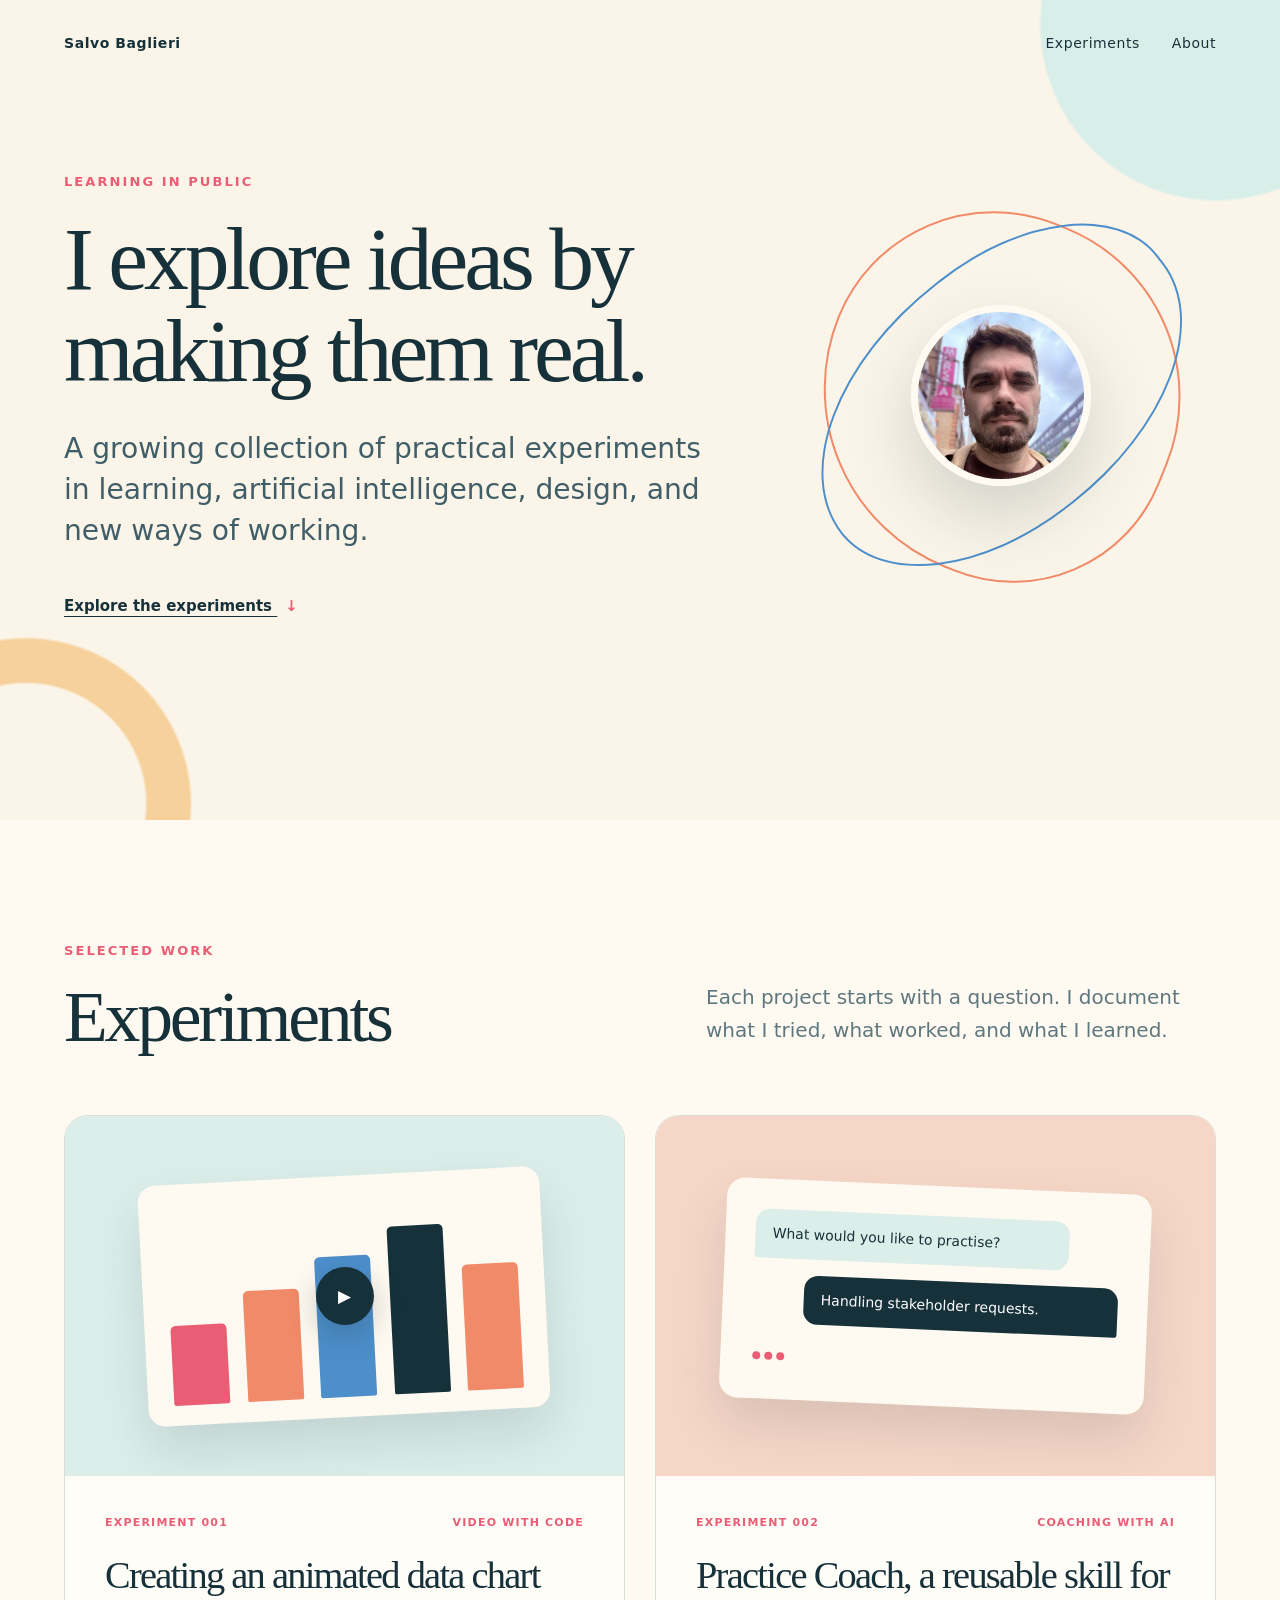
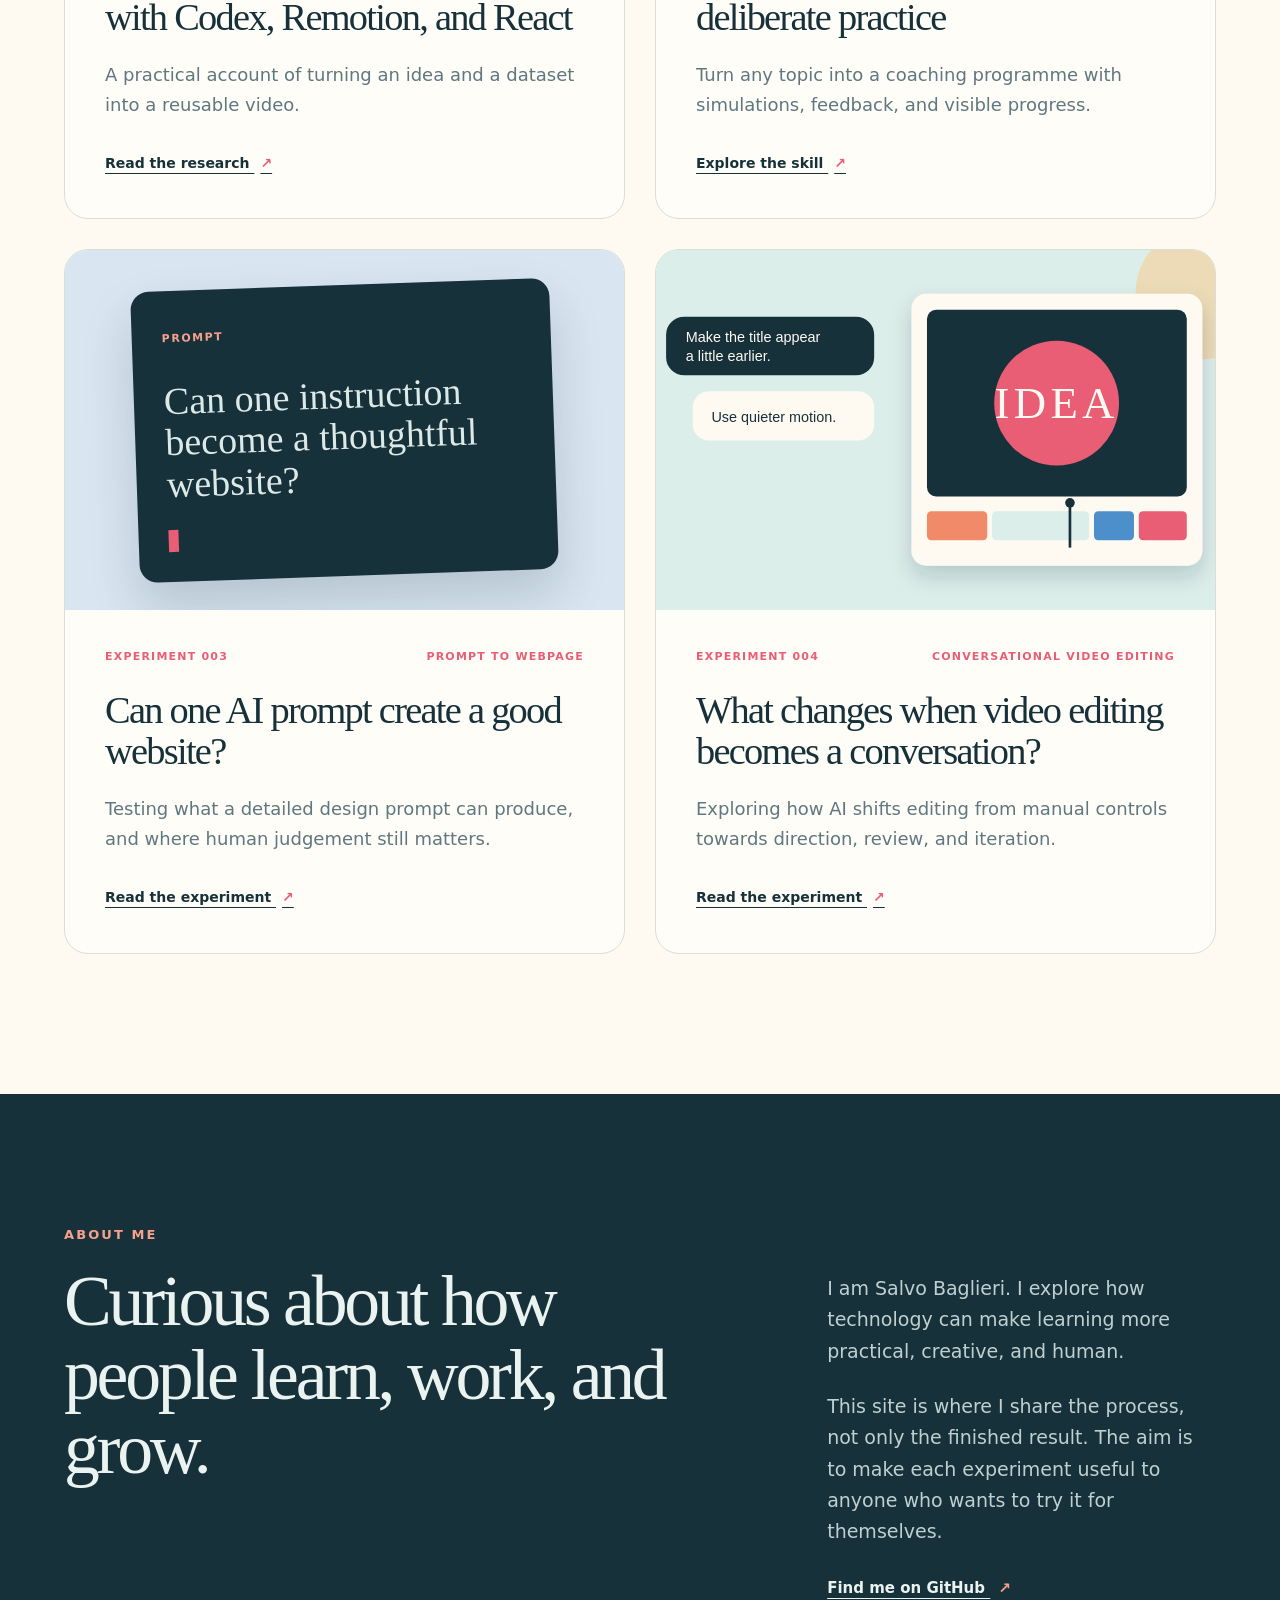
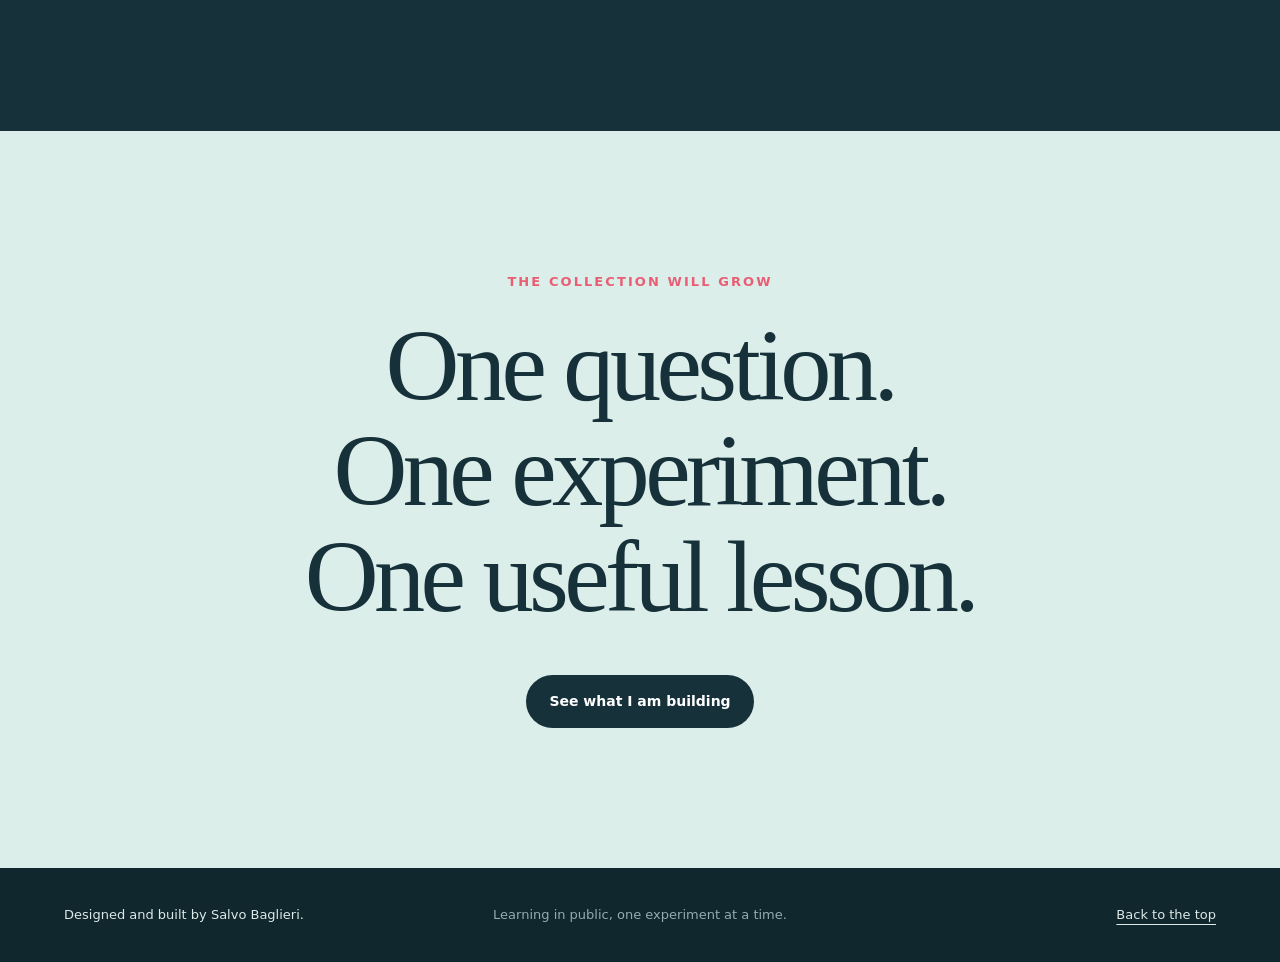
==== index.html @ 75c0a483 "Add reliable thumbnail for fourth experiment" ====
<!doctype html>
<html lang="en">
<head>
  <meta charset="utf-8">
  <meta name="viewport" content="width=device-width, initial-scale=1">
  <title>Salvo Baglieri | Experiments in learning and technology</title>
  <meta name="description" content="Experiments by Salvo Baglieri exploring learning, artificial intelligence, design, and new ways of working.">
  <meta name="author" content="Salvo Baglieri">
  <link rel="canonical" href="https://salvopod.github.io/">
  <meta property="og:type" content="website">
  <meta property="og:title" content="Salvo Baglieri | Experiments in learning and technology">
  <meta property="og:description" content="A growing collection of practical experiments in learning, artificial intelligence, design, and new ways of working.">
  <meta property="og:url" content="https://salvopod.github.io/">
  <meta property="og:image" content="https://salvopod.github.io/assets/salvo-baglieri.jpg">
  <meta name="twitter:card" content="summary">
  <link rel="stylesheet" href="styles.css?v=5">
</head>
<body>
  <header class="hero" id="top">
    <nav class="nav" aria-label="Main navigation">
      <a class="brand" href="#top">Salvo Baglieri</a>
      <div class="nav-links">
        <a href="#experiments">Experiments</a>
        <a href="#about">About</a>
      </div>
    </nav>

    <div class="hero-layout">
      <div class="hero-copy">
        <p class="eyebrow">Learning in public</p>
        <h1>I explore ideas by making them real.</h1>
        <p class="standfirst">A growing collection of practical experiments in learning, artificial intelligence, design, and new ways of working.</p>
        <a class="text-link" href="#experiments">Explore the experiments <span aria-hidden="true">↓</span></a>
      </div>
      <div class="hero-mark">
        <span class="orbit orbit-one"></span>
        <span class="orbit orbit-two"></span>
        <span class="profile-frame">
          <img src="assets/salvo-baglieri.jpg" alt="Salvo Baglieri" width="460" height="460">
        </span>
      </div>
    </div>
  </header>

  <main>
    <section class="experiments" id="experiments">
      <div class="section-heading">
        <div>
          <p class="eyebrow">Selected work</p>
          <h2>Experiments</h2>
        </div>
        <p>Each project starts with a question. I document what I tried, what worked, and what I learned.</p>
      </div>

      <div class="project-grid">
        <a class="project-card remotion" href="https://salvopod.github.io/remotion-research/">
          <div class="project-visual" aria-hidden="true">
            <div class="chart">
              <span style="--height: 42%"></span>
              <span style="--height: 58%"></span>
              <span style="--height: 74%"></span>
              <span style="--height: 88%"></span>
              <span style="--height: 66%"></span>
            </div>
            <span class="play">▶</span>
          </div>
          <div class="project-copy">
            <div class="project-meta"><span>Experiment 001</span><span>Video with code</span></div>
            <h3>Creating an animated data chart with Codex, Remotion, and React</h3>
            <p>A practical account of turning an idea and a dataset into a reusable video.</p>
            <span class="open-link">Read the research <b aria-hidden="true">↗</b></span>
          </div>
        </a>

        <a class="project-card coach" href="https://salvopod.github.io/practice-coach/">
          <div class="project-visual" aria-hidden="true">
            <div class="conversation">
              <span>What would you like to practise?</span>
              <span>Handling stakeholder requests.</span>
              <i></i><i></i><i></i>
            </div>
          </div>
          <div class="project-copy">
            <div class="project-meta"><span>Experiment 002</span><span>Coaching with AI</span></div>
            <h3>Practice Coach, a reusable skill for deliberate practice</h3>
            <p>Turn any topic into a coaching programme with simulations, feedback, and visible progress.</p>
            <span class="open-link">Explore the skill <b aria-hidden="true">↗</b></span>
          </div>
        </a>

        <a class="project-card prompt" href="https://salvopod.github.io/ai-webpage-prompt/">
          <div class="project-visual" aria-hidden="true">
            <div class="prompt-demo">
              <span>Prompt</span>
              <p>Can one instruction become a thoughtful website?</p>
              <i></i>
            </div>
          </div>
          <div class="project-copy">
            <div class="project-meta"><span>Experiment 003</span><span>Prompt to webpage</span></div>
            <h3>Can one AI prompt create a good website?</h3>
            <p>Testing what a detailed design prompt can produce, and where human judgement still matters.</p>
            <span class="open-link">Read the experiment <b aria-hidden="true">↗</b></span>
          </div>
        </a>

        <a class="project-card editing" href="https://salvopod.github.io/conversational-video-editing/">
          <div class="project-visual" aria-hidden="true">
            <img src="assets/conversational-video-editing.svg" alt="" width="1200" height="675">
          </div>
          <div class="project-copy">
            <div class="project-meta"><span>Experiment 004</span><span>Conversational video editing</span></div>
            <h3>What changes when video editing becomes a conversation?</h3>
            <p>Exploring how AI shifts editing from manual controls towards direction, review, and iteration.</p>
            <span class="open-link">Read the experiment <b aria-hidden="true">↗</b></span>
          </div>
        </a>
      </div>
    </section>

    <section class="about" id="about">
      <p class="eyebrow">About me</p>
      <div class="about-grid">
        <h2>Curious about how people learn, work, and grow.</h2>
        <div>
          <p>I am Salvo Baglieri. I explore how technology can make learning more practical, creative, and human.</p>
          <p>This site is where I share the process, not only the finished result. The aim is to make each experiment useful to anyone who wants to try it for themselves.</p>
          <a class="text-link" href="https://github.com/salvopod">Find me on GitHub <span aria-hidden="true">↗</span></a>
        </div>
      </div>
    </section>

    <section class="next">
      <p class="eyebrow">The collection will grow</p>
      <h2>One question.<br>One experiment.<br>One useful lesson.</h2>
      <a class="button" href="#experiments">See what I am building</a>
    </section>
  </main>

  <footer>
    <p>Designed and built by Salvo Baglieri.</p>
    <p>Learning in public, one experiment at a time.</p>
    <a href="#top">Back to the top</a>
  </footer>
</body>
</html>
---- styles.css ----
:root {
  --cream: #fbf5e9;
  --paper: #fffaf1;
  --ink: #17313a;
  --muted: #5f777e;
  --coral: #e95d75;
  --peach: #f18a68;
  --mint: #dceee9;
  --blue: #4d8fcb;
  --line: #d9ded7;
}

* { box-sizing: border-box; }
html { scroll-behavior: smooth; }

body {
  margin: 0;
  color: var(--ink);
  background: var(--paper);
  font-family: Inter, ui-sans-serif, system-ui, sans-serif;
  font-size: 18px;
  line-height: 1.65;
  -webkit-font-smoothing: antialiased;
}

a { color: inherit; text-underline-offset: 5px; }

.hero {
  min-height: 820px;
  padding: 32px clamp(24px, 5vw, 84px) 84px;
  overflow: hidden;
  background:
    radial-gradient(circle at 95% 3%, #d8eee9 0 12%, transparent 12.2%),
    radial-gradient(circle at 2% 98%, transparent 0 8%, #f6d19b 8.2% 11%, transparent 11.2%),
    var(--cream);
  display: flex;
  flex-direction: column;
}

.nav {
  display: flex;
  align-items: center;
  justify-content: space-between;
  gap: 30px;
  font-size: 14px;
  letter-spacing: .04em;
}

.nav a { text-decoration: none; }
.brand { font-weight: 800; }
.nav-links { display: flex; gap: 32px; }

.hero-layout {
  width: min(1320px, 100%);
  margin: auto;
  display: grid;
  grid-template-columns: minmax(0, 1fr) minmax(260px, 430px);
  align-items: center;
  gap: clamp(40px, 6vw, 100px);
}

.eyebrow {
  margin: 0 0 20px;
  color: var(--coral);
  font-size: 13px;
  font-weight: 800;
  letter-spacing: .16em;
  text-transform: uppercase;
}

h1, h2, h3 {
  margin: 0;
  font-family: Georgia, 'Times New Roman', serif;
  font-weight: 500;
  letter-spacing: -.045em;
  line-height: 1.03;
}

h1 { max-width: 900px; font-size: clamp(58px, 7vw, 108px); }
h2 { font-size: clamp(44px, 5.6vw, 78px); }
h3 { font-size: clamp(31px, 3vw, 46px); line-height: 1.08; }

.standfirst {
  max-width: 760px;
  margin: 32px 0 38px;
  color: #405e67;
  font-size: clamp(21px, 2.2vw, 29px);
  line-height: 1.45;
}

.text-link { font-size: 15px; font-weight: 750; text-decoration-thickness: 1px; }
.text-link span { display: inline-block; margin-left: 8px; color: var(--coral); }

.hero-mark {
  position: relative;
  aspect-ratio: 1;
  display: grid;
  place-items: center;
}

.profile-frame {
  position: relative;
  z-index: 2;
  width: 42%;
  aspect-ratio: 1 / 1;
  border-radius: 50%;
  display: block;
  overflow: hidden;
  border: 7px solid var(--paper);
  box-shadow: 0 30px 70px rgba(23, 49, 58, .18);
}

.profile-frame img {
  display: block;
  width: 100%;
  height: 100%;
  object-fit: cover;
  object-position: center;
}

.orbit { position: absolute; inset: 8%; border: 2px solid var(--peach); border-radius: 48% 52% 45% 55%; transform: rotate(22deg); }
.orbit-two { inset: 20% 1%; border-color: var(--blue); border-radius: 55% 45% 53% 47%; transform: rotate(-38deg); }

.experiments { padding: 120px clamp(24px, 5vw, 84px) 140px; }
.section-heading { max-width: 1320px; margin: 0 auto 60px; display: grid; grid-template-columns: 1fr 1fr; gap: 60px; align-items: end; }
.section-heading > p { max-width: 510px; margin: 0 0 8px auto; color: var(--muted); font-size: 20px; }

.project-grid { max-width: 1320px; margin: auto; display: grid; grid-template-columns: repeat(2, minmax(0, 1fr)); gap: 30px; }
.project-card { min-width: 0; overflow: hidden; border: 1px solid var(--line); border-radius: 24px; background: #fffdf8; text-decoration: none; transition: transform .25s ease, box-shadow .25s ease; }
.project-card:hover { transform: translateY(-7px); box-shadow: 0 26px 60px rgba(23, 49, 58, .12); }
.project-visual { position: relative; height: 360px; overflow: hidden; display: grid; place-items: center; }
.project-visual > img { width:100%; height:100%; display:block; object-fit:cover; }
.remotion .project-visual { background: #dceee9; }
.coach .project-visual { background: #f6d7c7; }
.prompt .project-visual { background: #d9e5f1; }
.editing .project-visual { background: #dceee9; }

.chart { width: 72%; height: 67%; padding: 30px 26px 20px; border-radius: 17px; background: var(--paper); display: flex; align-items: end; gap: 5%; box-shadow: 0 25px 50px rgba(23, 49, 58, .13); transform: rotate(-3deg); }
.chart span { flex: 1; height: var(--height); border-radius: 5px 5px 2px 2px; background: var(--coral); }
.chart span:nth-child(2), .chart span:nth-child(5) { background: var(--peach); }
.chart span:nth-child(3) { background: var(--blue); }
.chart span:nth-child(4) { background: var(--ink); }
.play { position: absolute; width: 58px; height: 58px; border-radius: 50%; display: grid; place-items: center; color: white; background: var(--ink); font-size: 17px; box-shadow: 0 10px 30px rgba(23, 49, 58, .25); }

.conversation { width: 76%; padding: 30px; border-radius: 18px; color: var(--ink); background: var(--paper); box-shadow: 0 25px 50px rgba(23, 49, 58, .13); transform: rotate(2.5deg); }
.conversation span { display: block; width: 86%; margin-bottom: 16px; padding: 13px 17px; border-radius: 14px 14px 14px 3px; background: var(--mint); font-size: 14px; }
.conversation span:nth-child(2) { margin-left: auto; border-radius: 14px 14px 3px 14px; color: white; background: var(--ink); }
.conversation i { display: inline-block; width: 8px; height: 8px; margin: 7px 2px 0; border-radius: 50%; background: var(--coral); }

.prompt-demo { width: 75%; padding: 30px; border-radius: 18px; color: #dce9e7; background: var(--ink); box-shadow: 0 25px 50px rgba(23,49,58,.18); transform: rotate(-2deg); }
.prompt-demo span { color: #f7a08c; font-size: 11px; font-weight: 800; letter-spacing: .14em; text-transform: uppercase; }
.prompt-demo p { margin: 30px 0 24px; font-family: Georgia,'Times New Roman',serif; font-size: clamp(24px,3vw,38px); line-height: 1.1; }
.prompt-demo i { display: block; width: 10px; height: 22px; background: var(--coral); }

.project-copy { padding: 38px 40px 42px; }
.project-meta { margin-bottom: 23px; display: flex; justify-content: space-between; gap: 20px; color: var(--coral); font-size: 11px; font-weight: 800; letter-spacing: .11em; text-transform: uppercase; }
.project-copy p { margin: 22px 0 27px; color: var(--muted); }
.open-link { font-size: 14px; font-weight: 800; text-decoration: underline; text-underline-offset: 5px; }
.open-link b { margin-left: 6px; color: var(--coral); }

.about { padding: 130px clamp(24px, 5vw, 84px); color: #eaf3f0; background: var(--ink); }
.about > * { max-width: 1320px; margin-left: auto; margin-right: auto; }
.about .eyebrow { color: #f7a08c; }
.about-grid { display: grid; grid-template-columns: 1.25fr .75fr; gap: clamp(60px, 9vw, 140px); align-items: start; }
.about-grid > div { padding-top: 8px; }
.about-grid p { margin: 0 0 24px; color: #bfd0d0; font-size: 19px; }
.about .text-link span { color: #f7a08c; }

.next { padding: 140px clamp(24px, 5vw, 84px); text-align: center; background: var(--mint); }
.next h2 { margin: 0 auto 46px; font-size: clamp(54px, 8vw, 110px); }
.button { display: inline-block; padding: 15px 23px; border-radius: 999px; color: white; background: var(--ink); font-size: 14px; font-weight: 800; text-decoration: none; }

footer { padding: 36px clamp(24px, 5vw, 84px); display: grid; grid-template-columns: 1fr auto 1fr; gap: 25px; color: #dce9e7; background: #10272e; font-size: 13px; }
footer p { margin: 0; }
footer p:nth-child(2) { color: #94abb0; }
footer a { justify-self: end; }

@media (max-width: 860px) {
  .hero { min-height: auto; }
  .hero-layout { margin: 100px auto 30px; grid-template-columns: 1fr; }
  .hero-mark { width: min(360px, 80vw); margin: 20px auto 0; }
  .section-heading, .project-grid, .about-grid { grid-template-columns: 1fr; }
  .section-heading { gap: 24px; }
  .section-heading > p { margin-left: 0; }
  .about-grid { gap: 42px; }
  footer { grid-template-columns: 1fr; }
  footer a { justify-self: start; }
}

@media (max-width: 560px) {
  body { font-size: 17px; }
  .nav-links a:first-child { display: none; }
  .hero-layout { margin-top: 80px; }
  .hero-mark { width: 270px; }
  .experiments, .about, .next { padding-top: 90px; padding-bottom: 90px; }
  .project-visual { height: 270px; }
  .project-copy { padding: 30px 25px 34px; }
  .project-meta { flex-direction: column; gap: 3px; }
}

@media (prefers-reduced-motion: reduce) {
  html { scroll-behavior: auto; }
  .project-card { transition: none; }
}
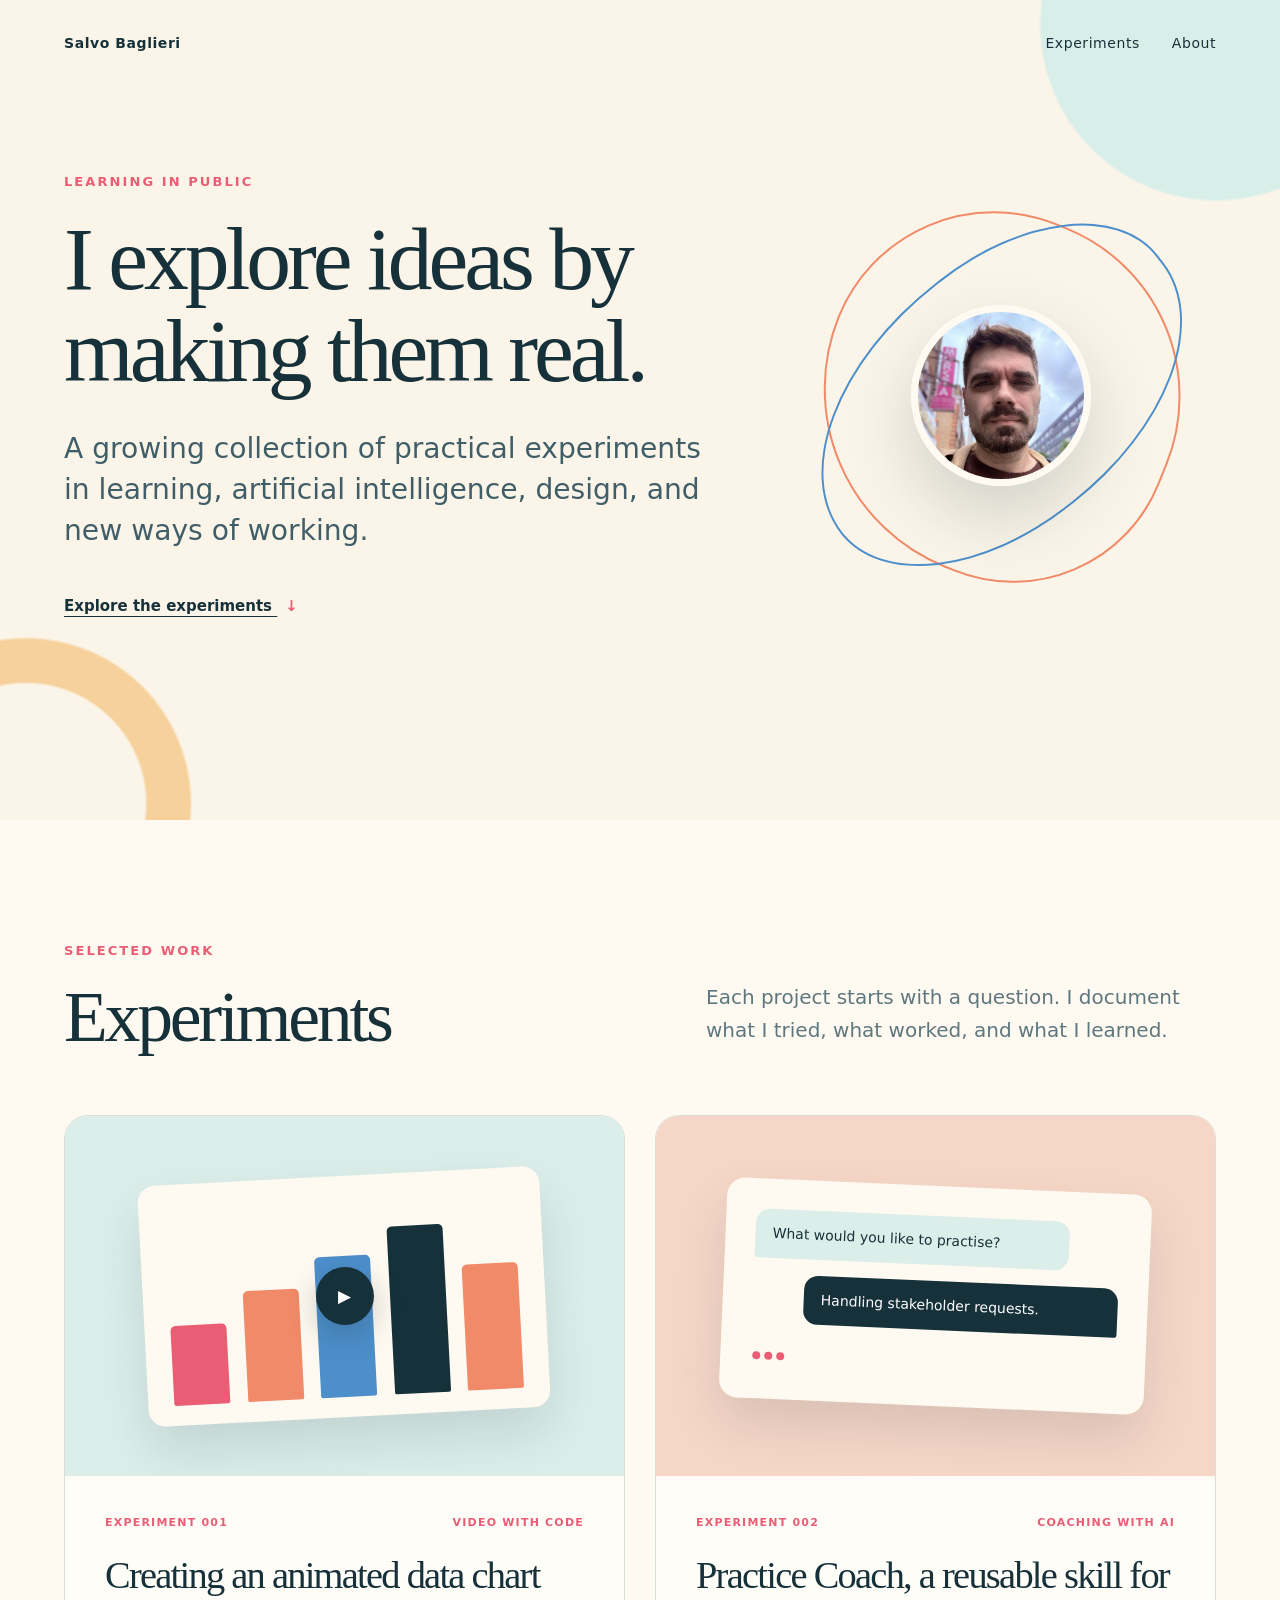
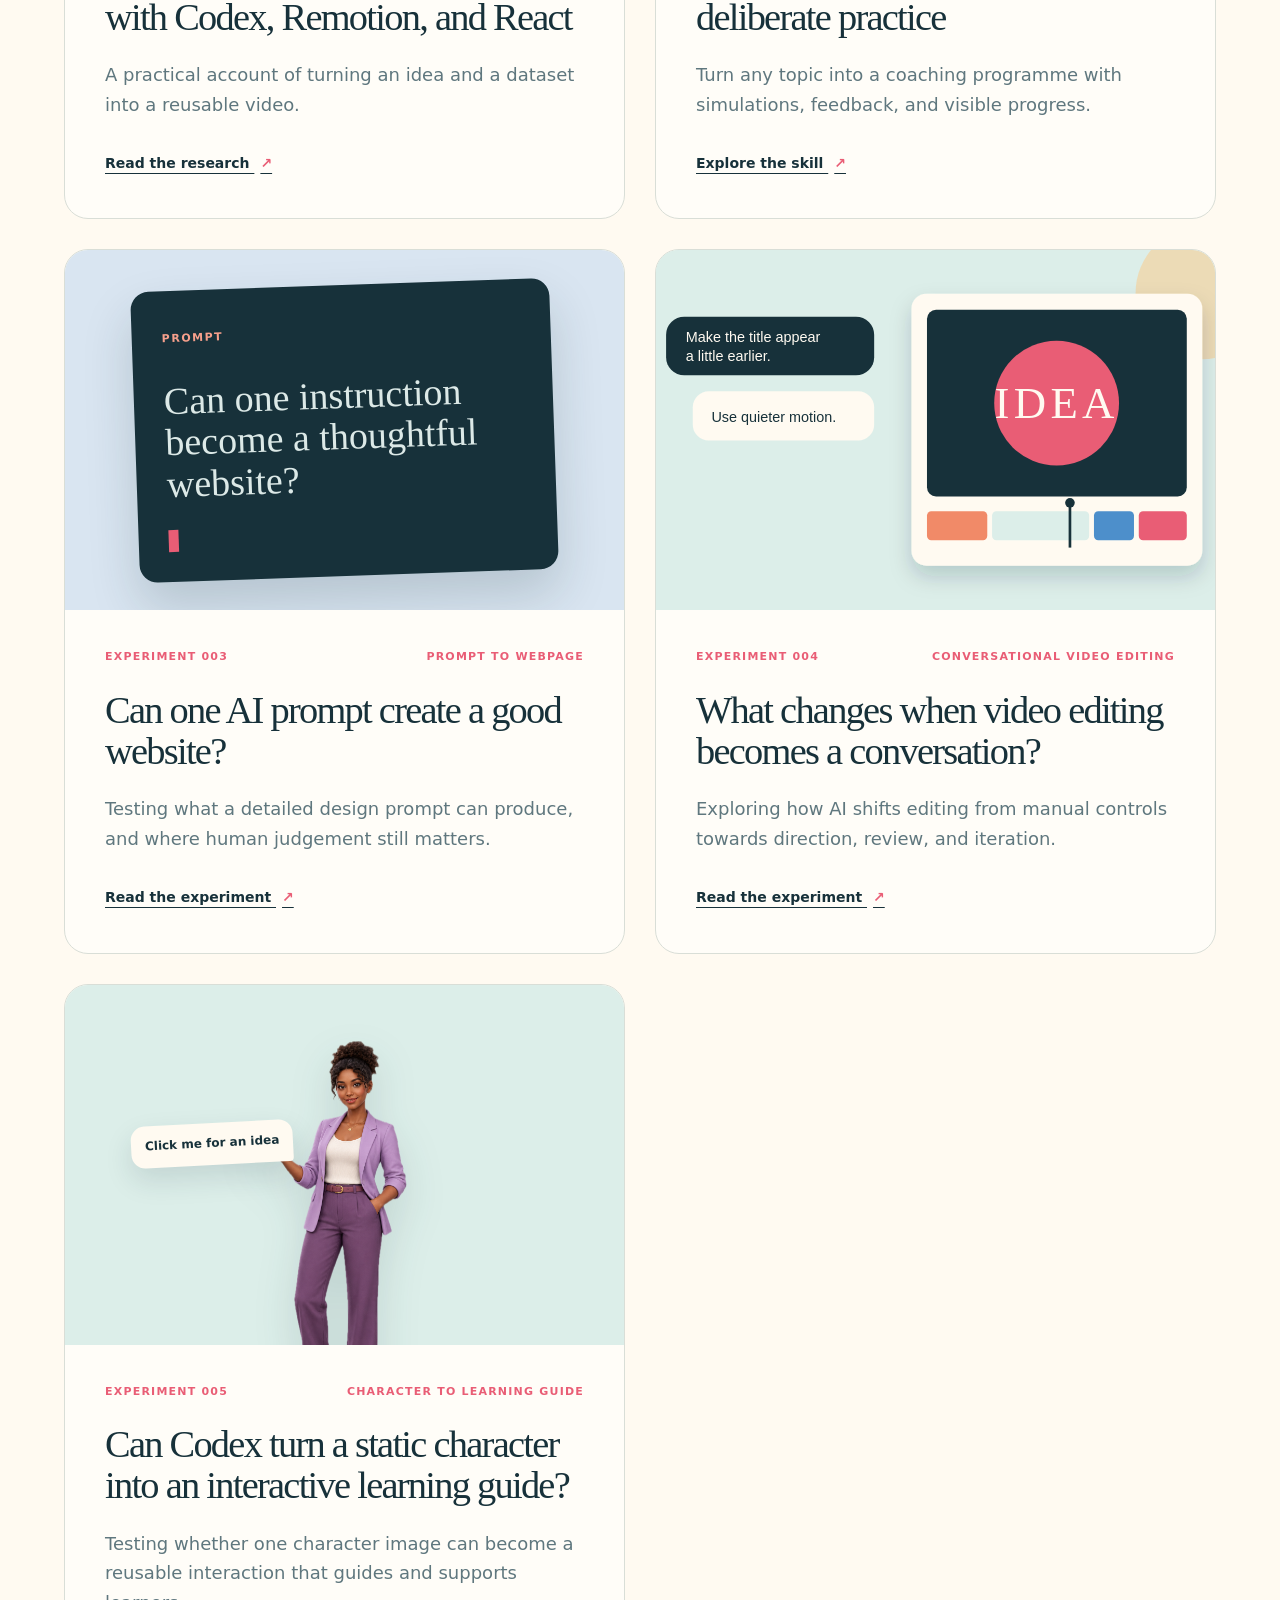
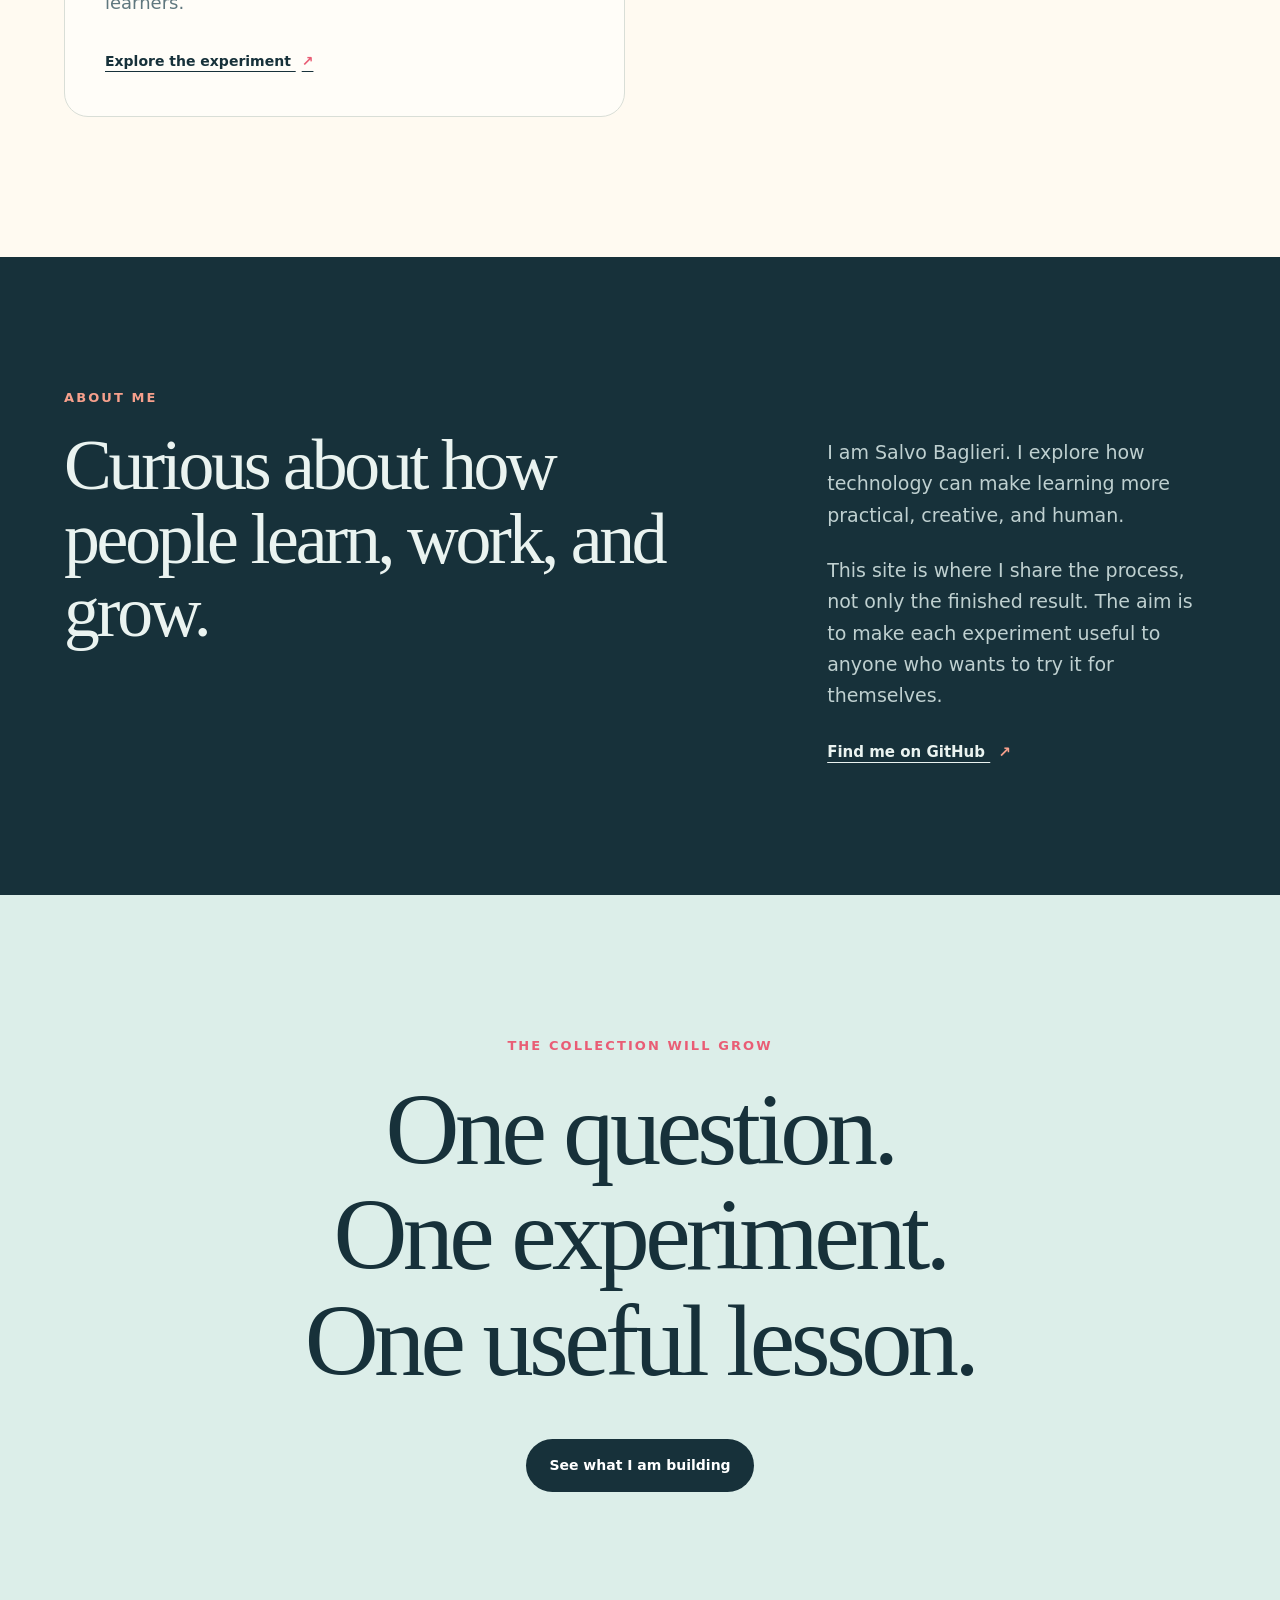
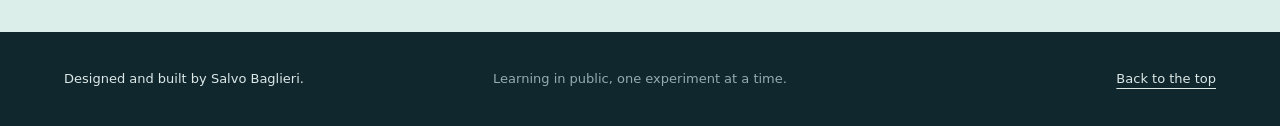
==== commit 51599a78: "Add Interactive Maya learning experiment" ====
--- a/index.html
+++ b/index.html
@@ -13,7 +13,7 @@
   <meta property="og:url" content="https://salvopod.github.io/">
   <meta property="og:image" content="https://salvopod.github.io/assets/salvo-baglieri.jpg">
   <meta name="twitter:card" content="summary">
-  <link rel="stylesheet" href="styles.css?v=5">
+  <link rel="stylesheet" href="styles.css?v=6">
 </head>
 <body>
   <header class="hero" id="top">
@@ -115,6 +115,21 @@
             <span class="open-link">Read the experiment <b aria-hidden="true">↗</b></span>
           </div>
         </a>
+
+        <a class="project-card maya" href="https://salvopod.github.io/interactive-maya/">
+          <div class="project-visual" aria-hidden="true">
+            <div class="maya-preview">
+              <span>Click me for an idea</span>
+              <img src="assets/interactive-maya.png" alt="" width="1024" height="1536">
+            </div>
+          </div>
+          <div class="project-copy">
+            <div class="project-meta"><span>Experiment 005</span><span>Character to learning guide</span></div>
+            <h3>Can Codex turn a static character into an interactive learning guide?</h3>
+            <p>Testing whether one character image can become a reusable interaction that guides and supports learners.</p>
+            <span class="open-link">Explore the experiment <b aria-hidden="true">↗</b></span>
+          </div>
+        </a>
       </div>
     </section>
 
--- a/styles.css
+++ b/styles.css
@@ -134,6 +134,11 @@
 .coach .project-visual { background: #f6d7c7; }
 .prompt .project-visual { background: #d9e5f1; }
 .editing .project-visual { background: #dceee9; }
+.maya .project-visual { background: #dceee9; }
+
+.maya-preview { position: relative; width: 78%; height: 90%; display: flex; align-items: end; justify-content: center; }
+.maya-preview img { width: auto; height: 94%; max-width: 72%; object-fit: contain; transform: scaleX(-1); filter: drop-shadow(0 18px 20px rgba(23,49,58,.14)); }
+.maya-preview span { position: absolute; z-index: 2; left: 1%; top: 27%; padding: 11px 14px; border-radius: 14px 14px 4px 14px; color: var(--ink); background: var(--paper); box-shadow: 0 12px 28px rgba(23,49,58,.13); font-size: 12px; font-weight: 800; transform: rotate(-3deg); }
 
 .chart { width: 72%; height: 67%; padding: 30px 26px 20px; border-radius: 17px; background: var(--paper); display: flex; align-items: end; gap: 5%; box-shadow: 0 25px 50px rgba(23, 49, 58, .13); transform: rotate(-3deg); }
 .chart span { flex: 1; height: var(--height); border-radius: 5px 5px 2px 2px; background: var(--coral); }
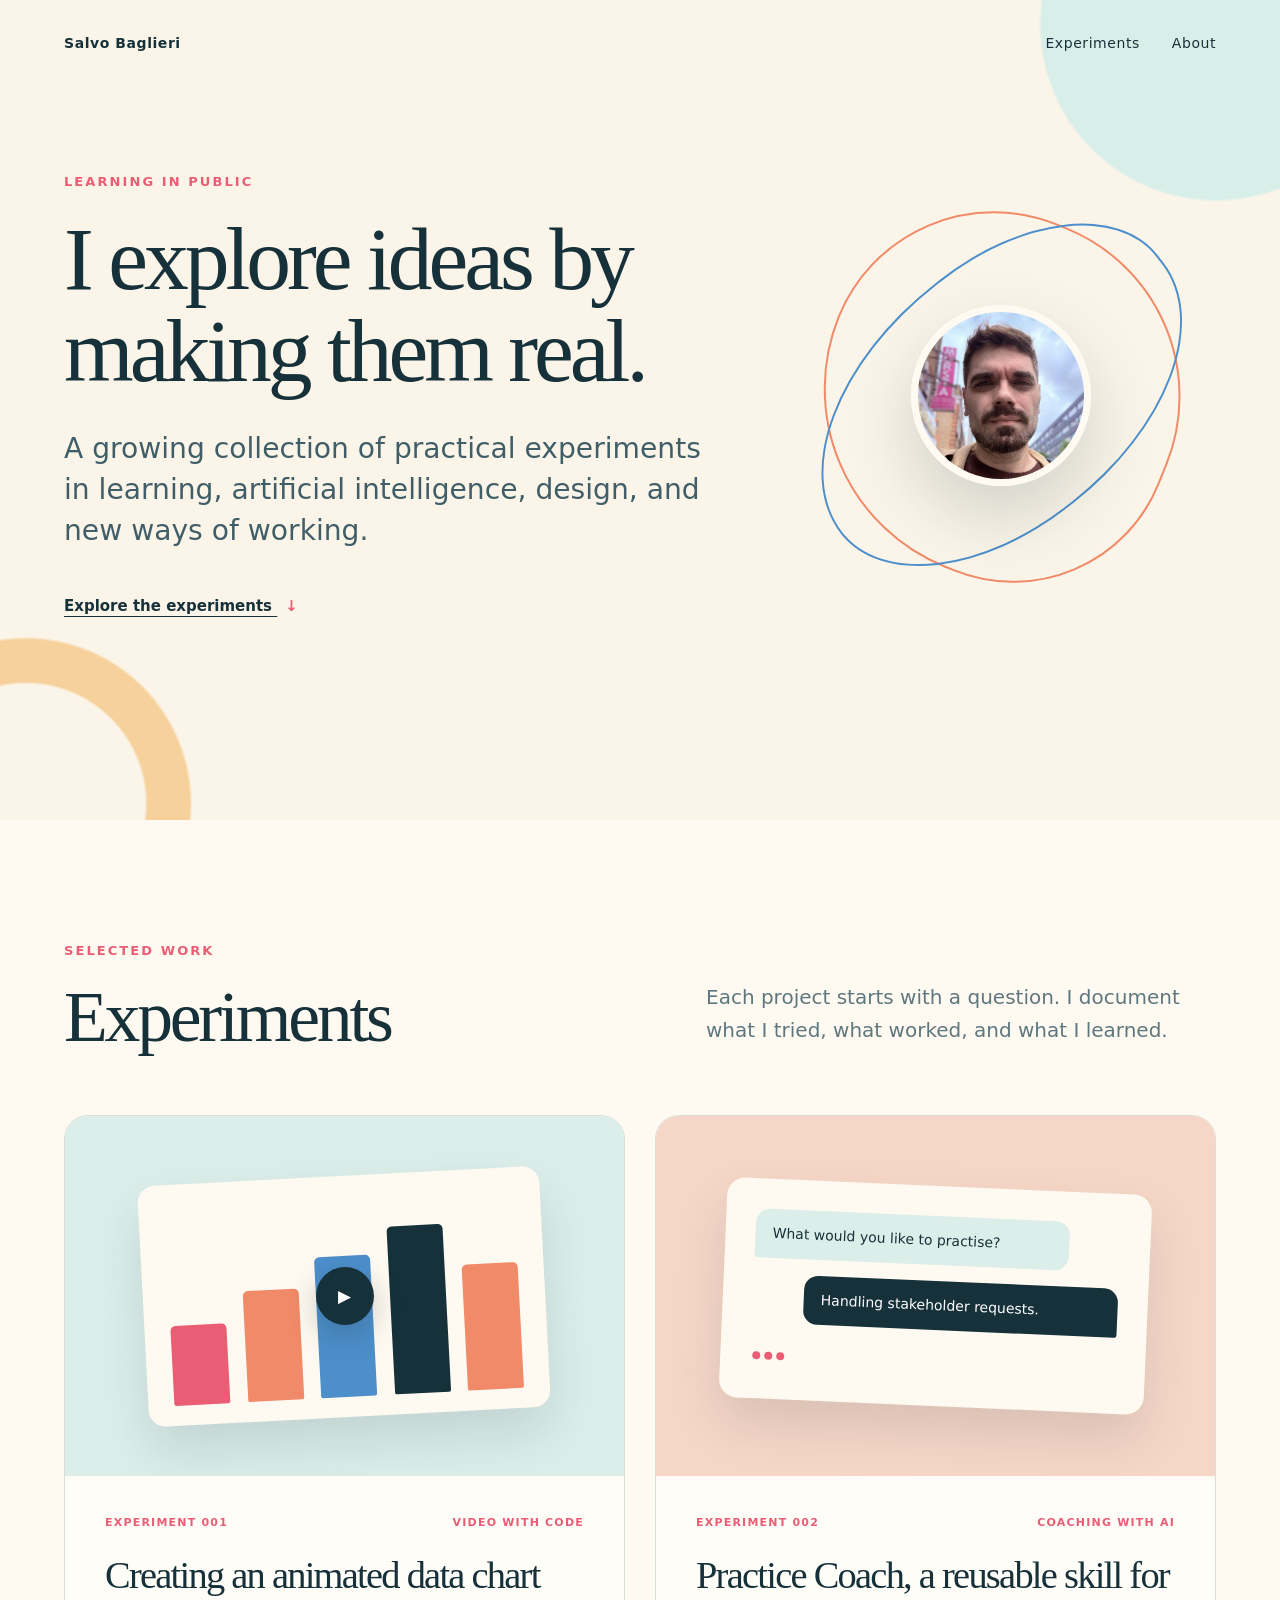
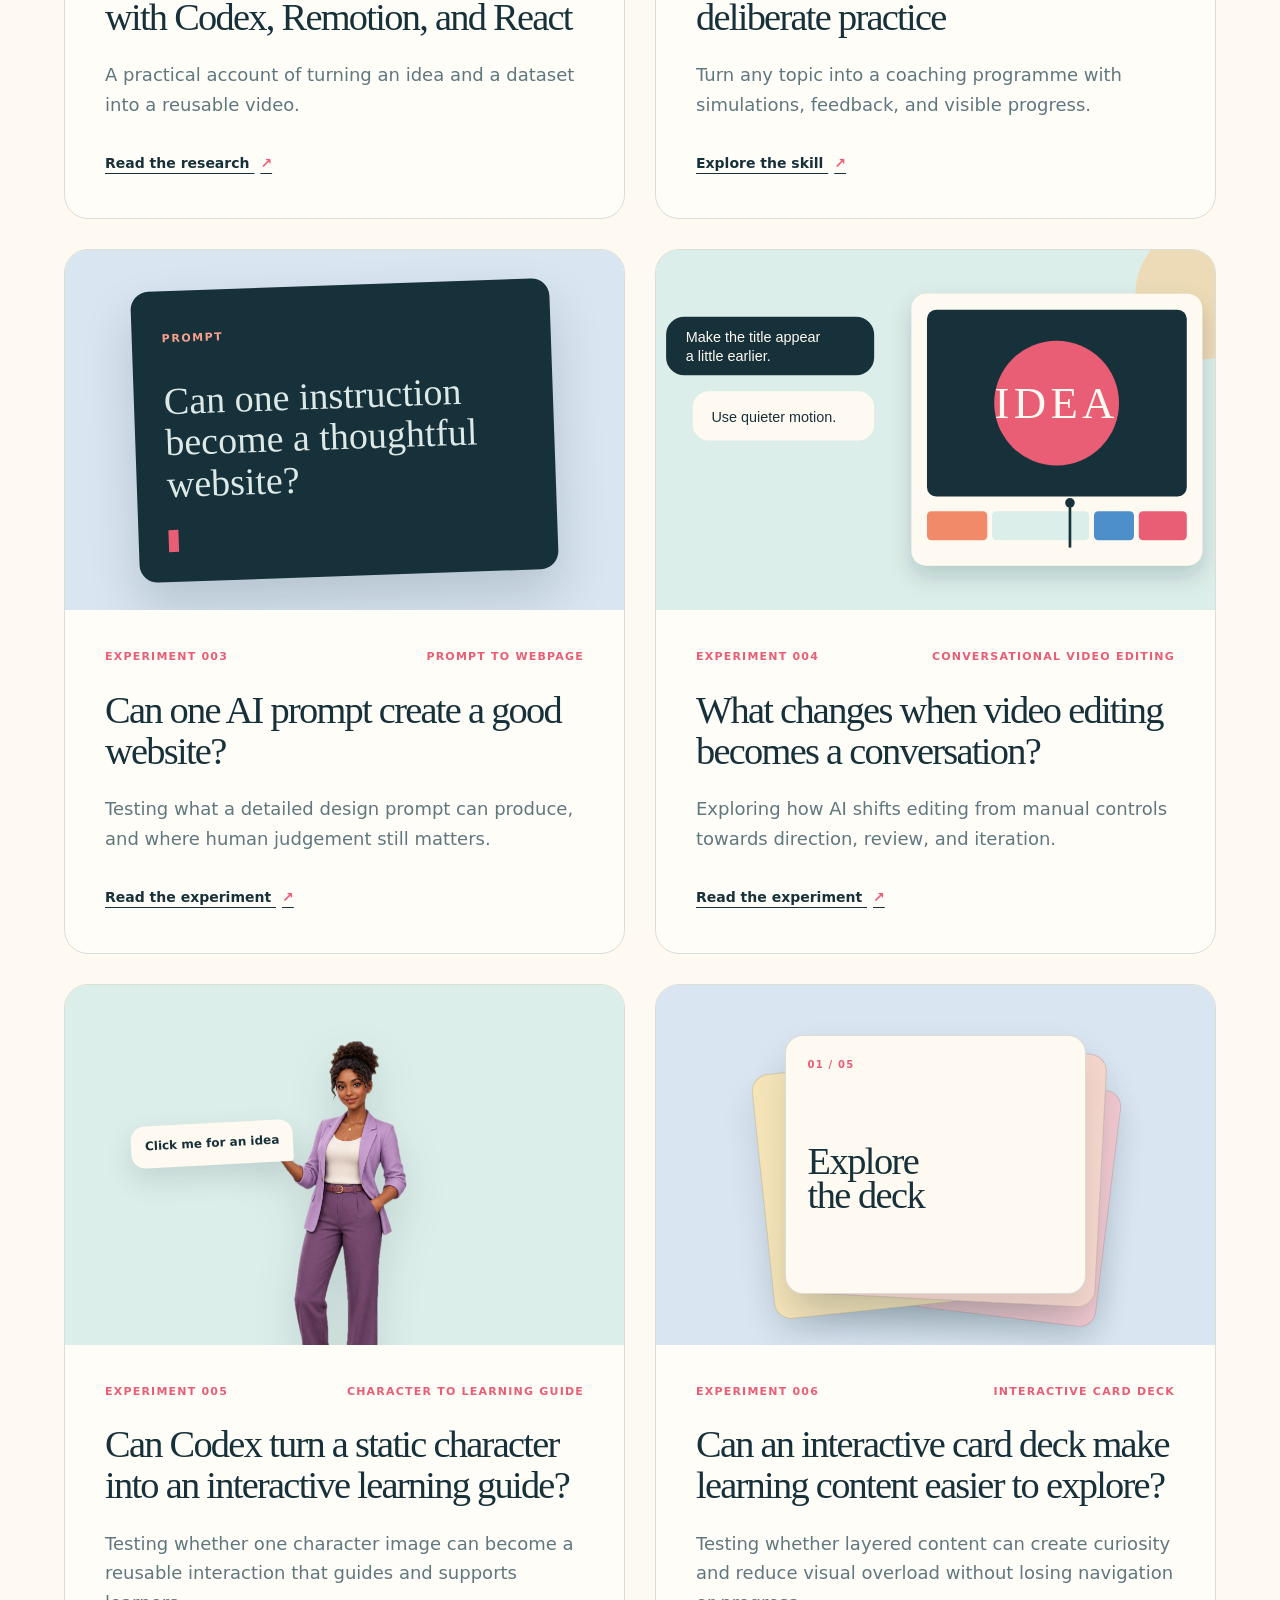
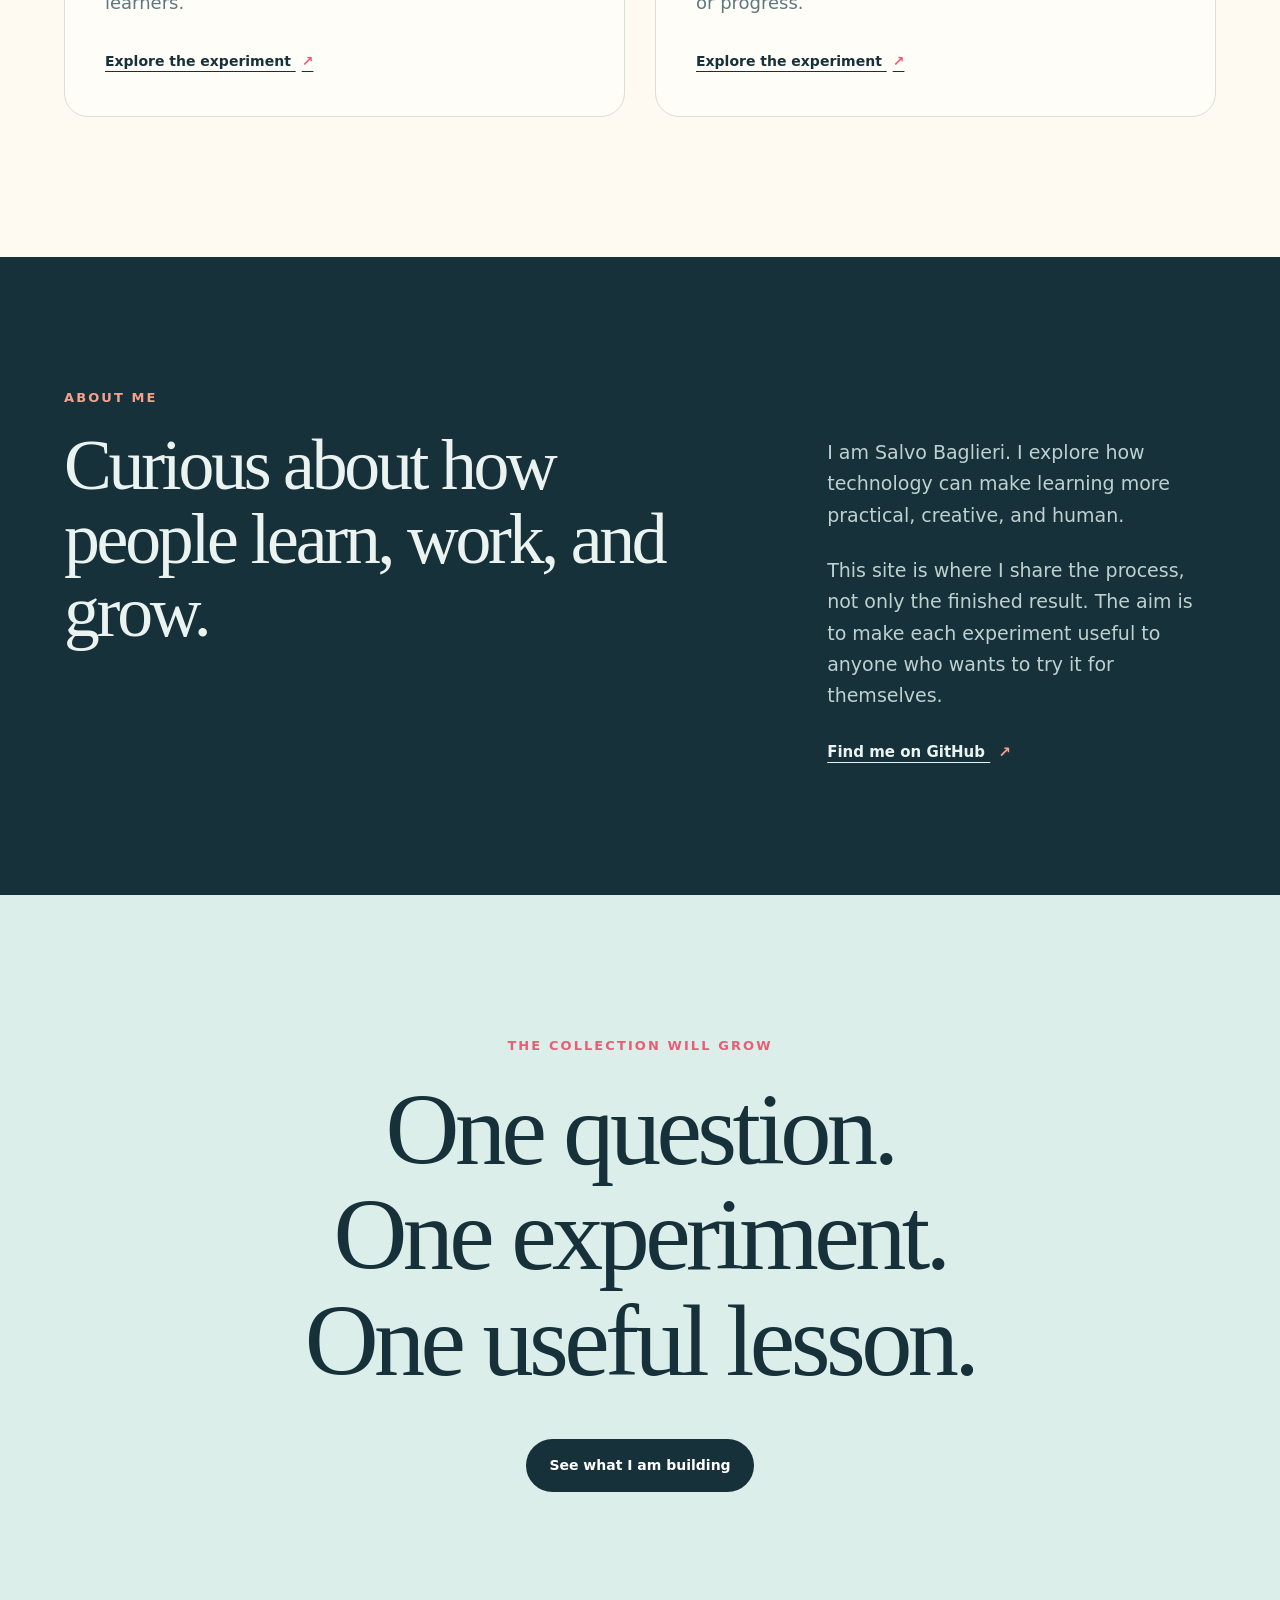
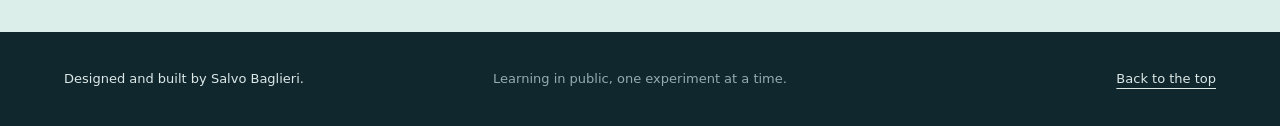
==== commit e8b1809d: "Add learning card deck experiment" ====
--- a/index.html
+++ b/index.html
@@ -13,7 +13,7 @@
   <meta property="og:url" content="https://salvopod.github.io/">
   <meta property="og:image" content="https://salvopod.github.io/assets/salvo-baglieri.jpg">
   <meta name="twitter:card" content="summary">
-  <link rel="stylesheet" href="styles.css?v=6">
+  <link rel="stylesheet" href="styles.css?v=7">
 </head>
 <body>
   <header class="hero" id="top">
@@ -130,6 +130,22 @@
             <span class="open-link">Explore the experiment <b aria-hidden="true">↗</b></span>
           </div>
         </a>
+
+        <a class="project-card card-deck-project" href="https://salvopod.github.io/learning-card-deck/">
+          <div class="project-visual" aria-hidden="true">
+            <div class="deck-preview">
+              <span></span><span></span><span></span><span></span>
+              <strong>Explore<br>the deck</strong>
+              <i>01 / 05</i>
+            </div>
+          </div>
+          <div class="project-copy">
+            <div class="project-meta"><span>Experiment 006</span><span>Interactive card deck</span></div>
+            <h3>Can an interactive card deck make learning content easier to explore?</h3>
+            <p>Testing whether layered content can create curiosity and reduce visual overload without losing navigation or progress.</p>
+            <span class="open-link">Explore the experiment <b aria-hidden="true">↗</b></span>
+          </div>
+        </a>
       </div>
     </section>
 
--- a/styles.css
+++ b/styles.css
@@ -139,6 +139,15 @@
 .maya-preview { position: relative; width: 78%; height: 90%; display: flex; align-items: end; justify-content: center; }
 .maya-preview img { width: auto; height: 94%; max-width: 72%; object-fit: contain; transform: scaleX(-1); filter: drop-shadow(0 18px 20px rgba(23,49,58,.14)); }
 .maya-preview span { position: absolute; z-index: 2; left: 1%; top: 27%; padding: 11px 14px; border-radius: 14px 14px 4px 14px; color: var(--ink); background: var(--paper); box-shadow: 0 12px 28px rgba(23,49,58,.13); font-size: 12px; font-weight: 800; transform: rotate(-3deg); }
+.card-deck-project .project-visual { background: #d9e5f1; }
+.deck-preview { position: relative; width: 54%; height: 72%; }
+.deck-preview span { position: absolute; inset: 0; border: 1px solid rgba(23,49,58,.15); border-radius: 18px; box-shadow: 0 18px 36px rgba(23,49,58,.12); transform-origin: 50% 90%; }
+.deck-preview span:nth-child(1) { background: #f4cbd2; transform: translate(23px,20px) rotate(7deg) scale(.92); }
+.deck-preview span:nth-child(2) { background: #f7e5ba; transform: translate(-20px,13px) rotate(-6deg) scale(.95); }
+.deck-preview span:nth-child(3) { background: #f7d8ce; transform: translate(12px,7px) rotate(3deg) scale(.98); }
+.deck-preview span:nth-child(4) { background: var(--paper); }
+.deck-preview strong { position: absolute; z-index: 2; left: 23px; top: 42%; font: 500 clamp(24px,3vw,40px)/.9 Georgia,'Times New Roman',serif; letter-spacing: -.04em; }
+.deck-preview i { position: absolute; z-index: 2; left: 23px; top: 22px; color: var(--coral); font-size: 10px; font-style: normal; font-weight: 850; letter-spacing: .12em; }
 
 .chart { width: 72%; height: 67%; padding: 30px 26px 20px; border-radius: 17px; background: var(--paper); display: flex; align-items: end; gap: 5%; box-shadow: 0 25px 50px rgba(23, 49, 58, .13); transform: rotate(-3deg); }
 .chart span { flex: 1; height: var(--height); border-radius: 5px 5px 2px 2px; background: var(--coral); }
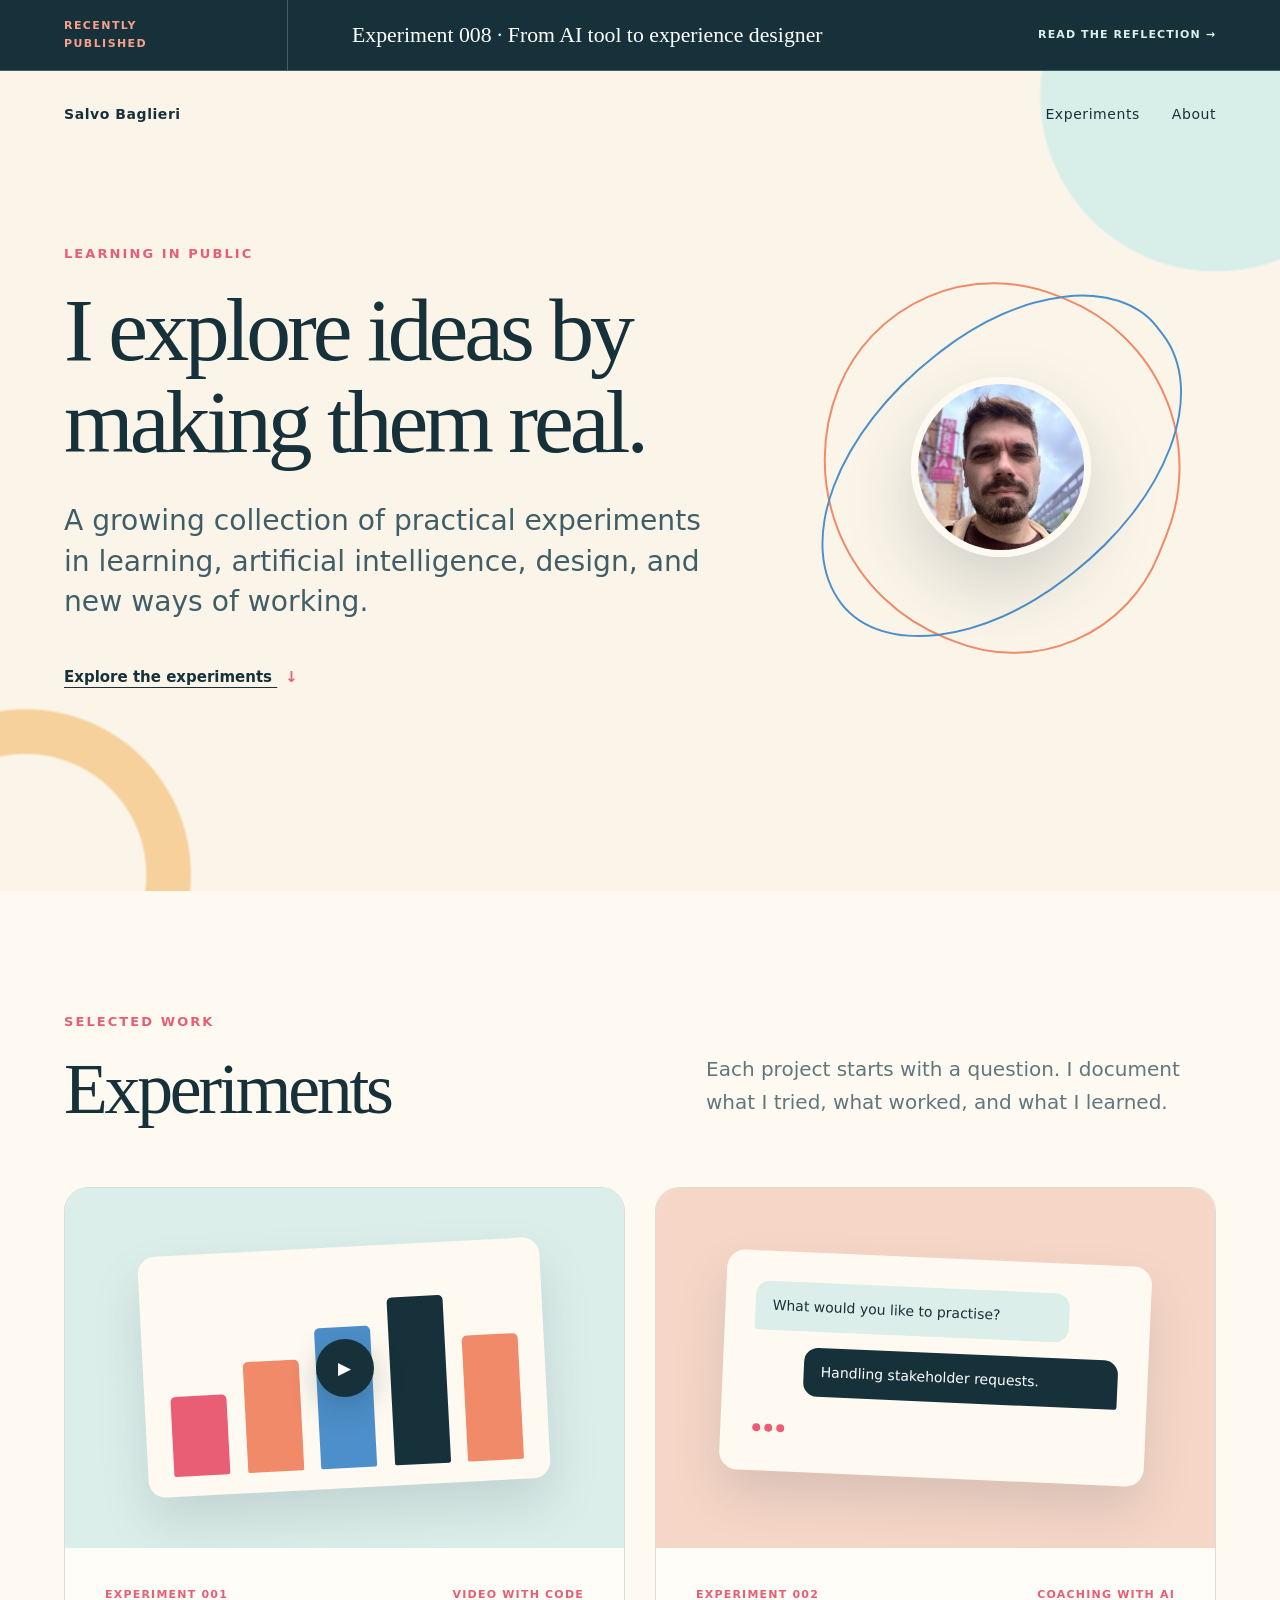
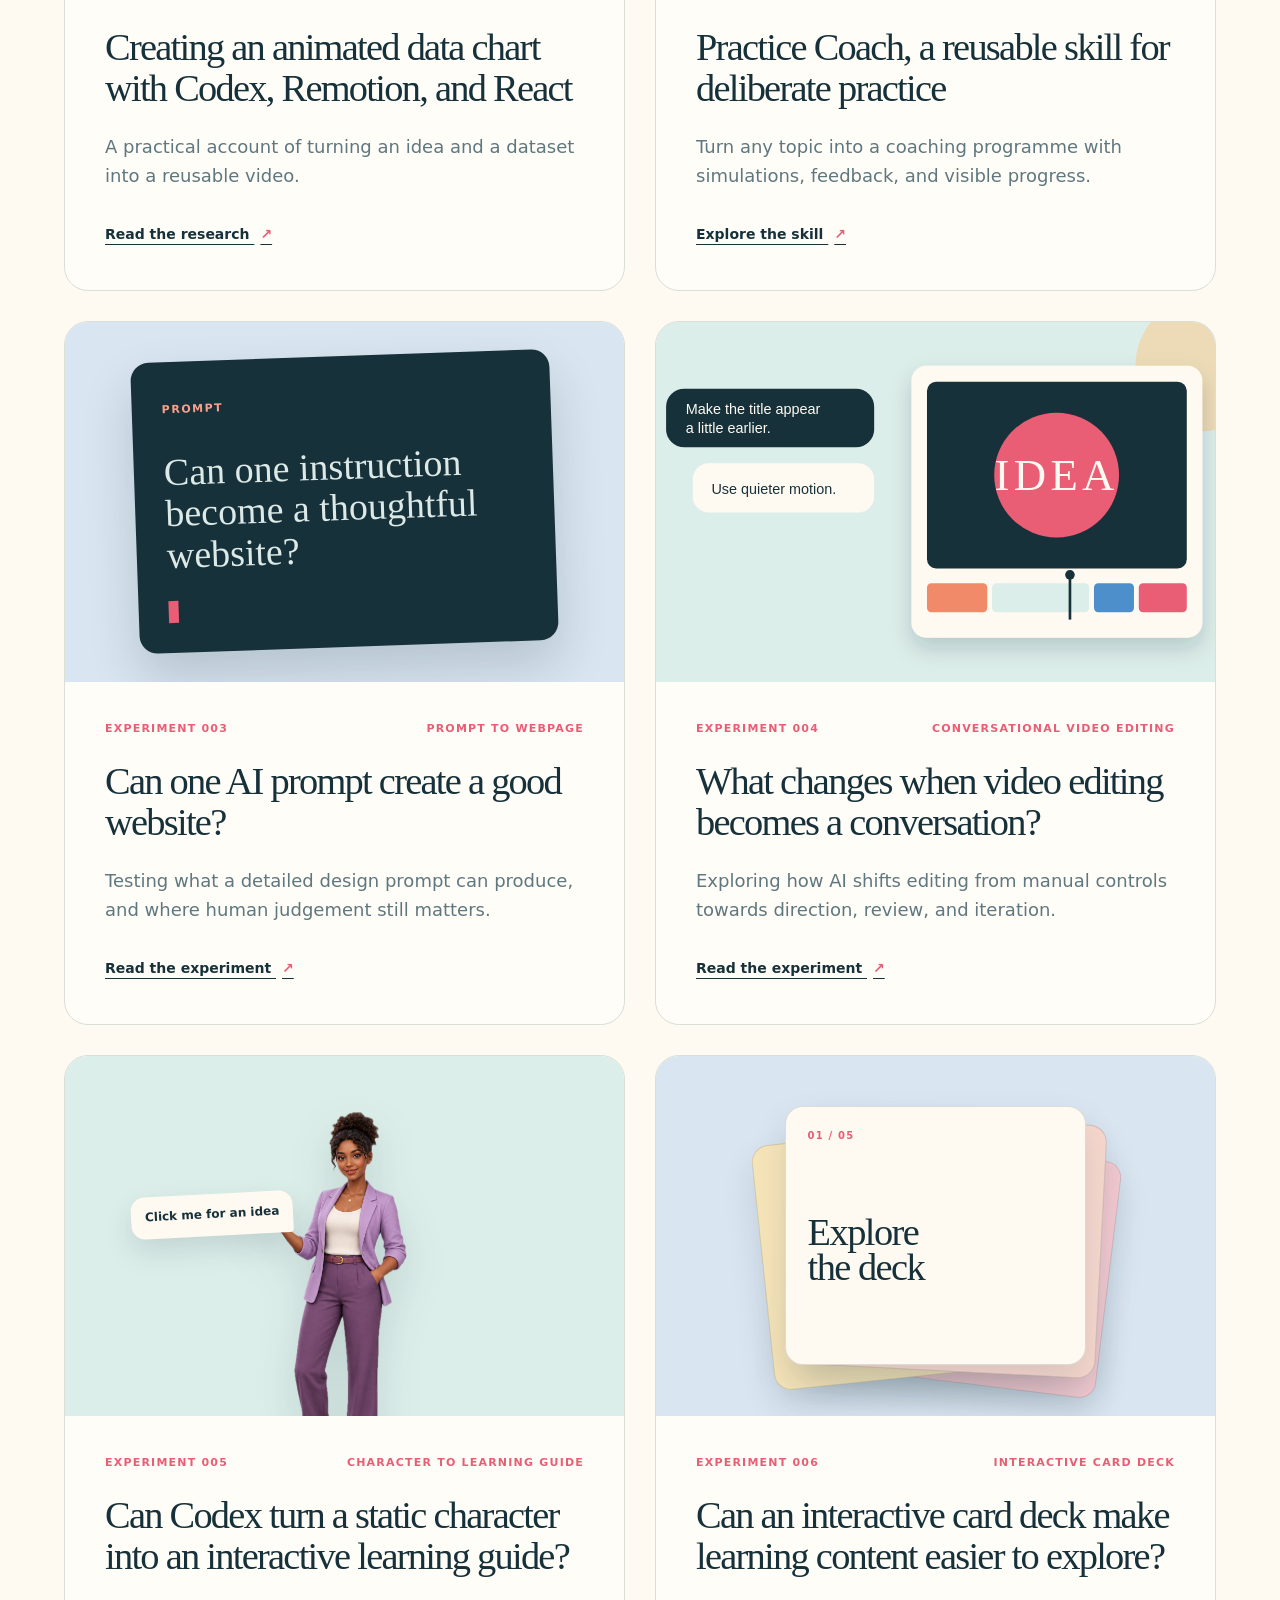
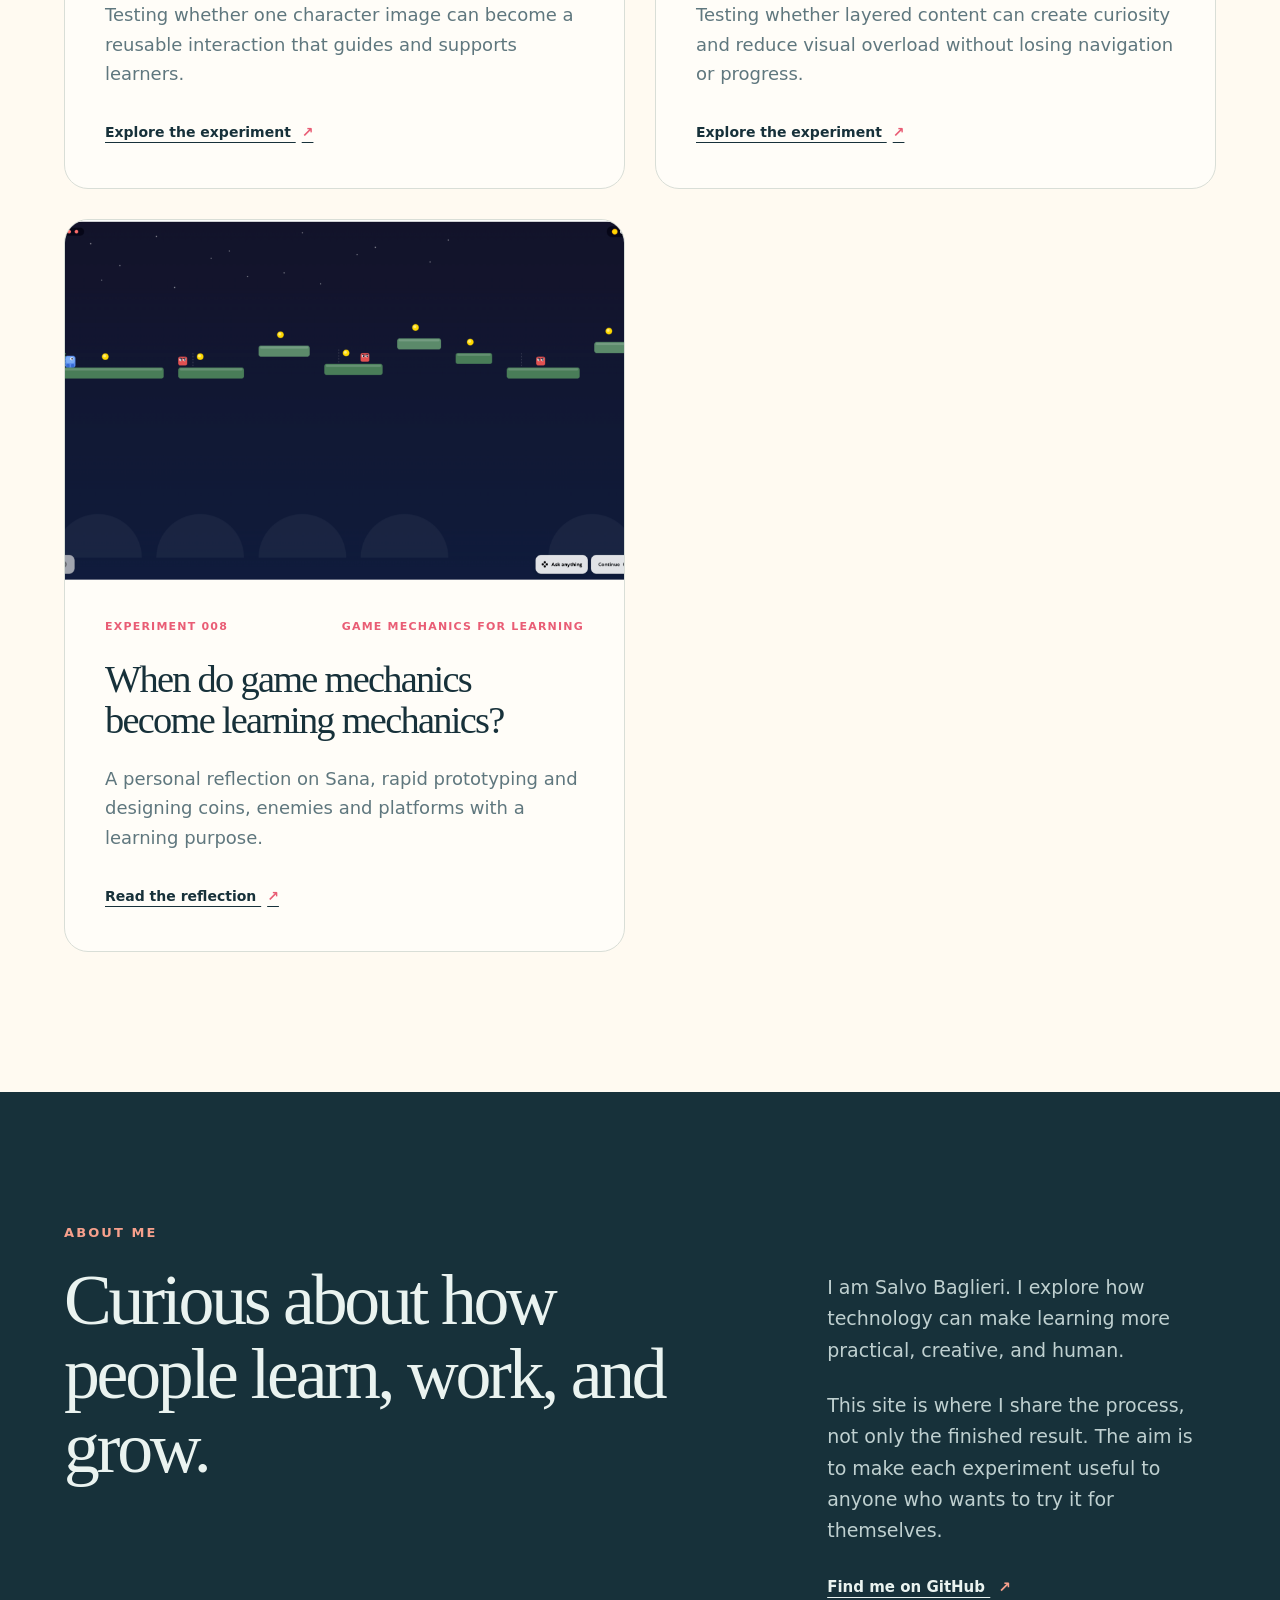
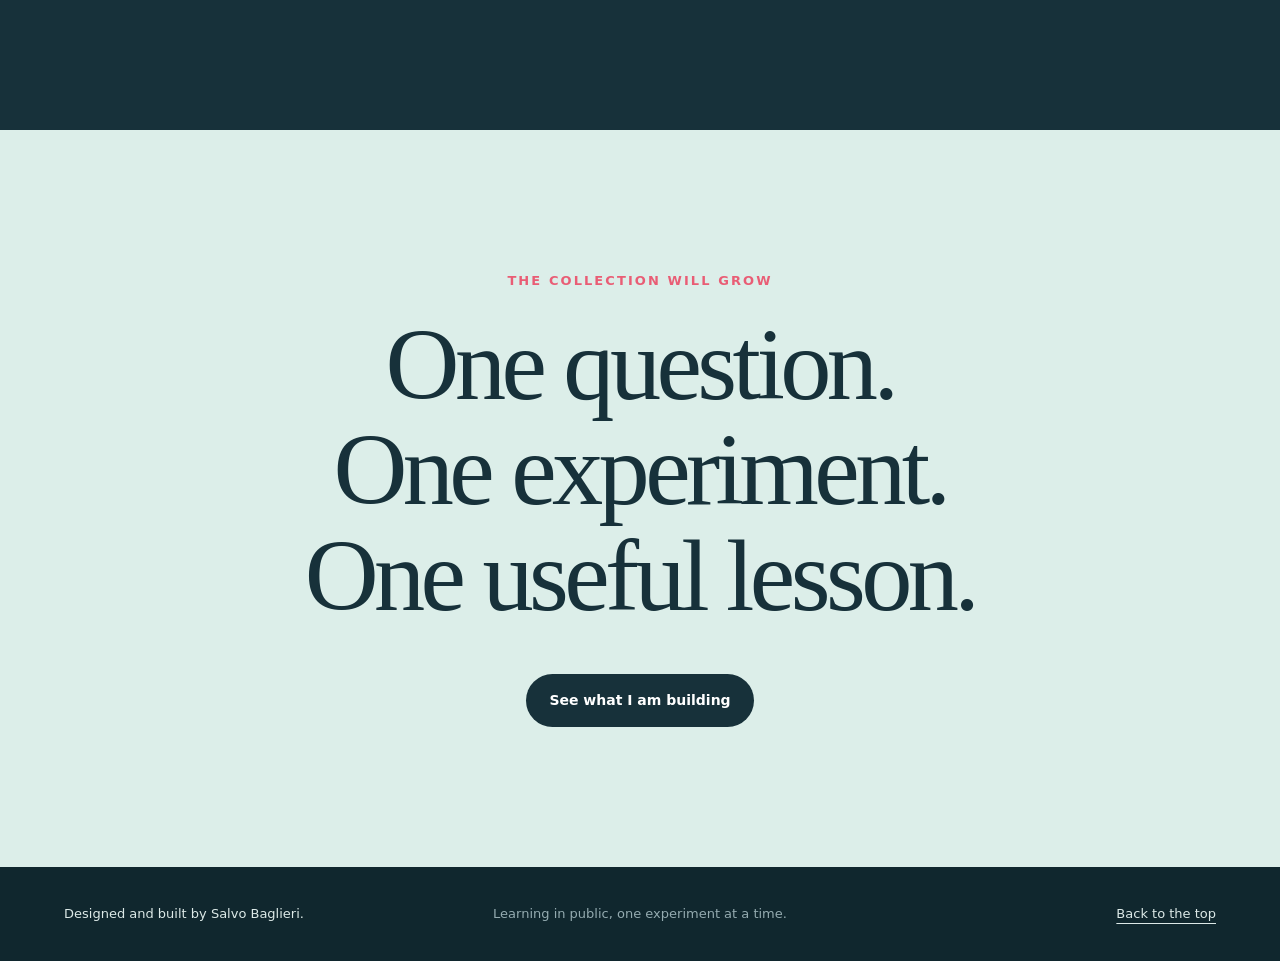
==== commit 70a98c39: "Feature Experiment 008 on homepage" ====
--- a/index.html
+++ b/index.html
@@ -13,9 +13,17 @@
   <meta property="og:url" content="https://salvopod.github.io/">
   <meta property="og:image" content="https://salvopod.github.io/assets/salvo-baglieri.jpg">
   <meta name="twitter:card" content="summary">
-  <link rel="stylesheet" href="styles.css?v=7">
+  <link rel="stylesheet" href="styles.css?v=8">
 </head>
 <body>
+  <aside class="recent-published" aria-label="Recently published">
+    <span>Recently published</span>
+    <a href="https://salvopod.github.io/learning-experiments/sana-game-learning/">
+      <strong>Experiment 008 · From AI tool to experience designer</strong>
+      <em>Read the reflection →</em>
+    </a>
+  </aside>
+
   <header class="hero" id="top">
     <nav class="nav" aria-label="Main navigation">
       <a class="brand" href="#top">Salvo Baglieri</a>
@@ -146,6 +154,18 @@
             <span class="open-link">Explore the experiment <b aria-hidden="true">↗</b></span>
           </div>
         </a>
+
+        <a class="project-card sana-game-project" href="https://salvopod.github.io/learning-experiments/sana-game-learning/">
+          <div class="project-visual">
+            <img src="assets/sana-platform-game.png" alt="A Sana platform game with a character, platforms, coins and enemies" width="1800" height="1083">
+          </div>
+          <div class="project-copy">
+            <div class="project-meta"><span>Experiment 008</span><span>Game mechanics for learning</span></div>
+            <h3>When do game mechanics become learning mechanics?</h3>
+            <p>A personal reflection on Sana, rapid prototyping and designing coins, enemies and platforms with a learning purpose.</p>
+            <span class="open-link">Read the reflection <b aria-hidden="true">↗</b></span>
+          </div>
+        </a>
       </div>
     </section>
 
--- a/styles.css
+++ b/styles.css
@@ -25,6 +25,13 @@
 
 a { color: inherit; text-underline-offset: 5px; }
 
+.recent-published { display: grid; grid-template-columns: minmax(190px,.45fr) 1.55fr; align-items: stretch; color: white; background: var(--ink); border-bottom: 1px solid #466069; }
+.recent-published > span { display: flex; align-items: center; padding: 17px clamp(24px,5vw,84px); border-right: 1px solid #466069; color: #f7a08c; font-size: 11px; font-weight: 850; letter-spacing: .13em; text-transform: uppercase; }
+.recent-published a { display: flex; align-items: center; justify-content: space-between; gap: 28px; padding: 17px clamp(24px,5vw,84px); text-decoration: none; transition: background .2s ease; }
+.recent-published a:hover { background: #21404a; }
+.recent-published strong { font: 500 clamp(17px,1.7vw,22px)/1.2 Georgia,'Times New Roman',serif; }
+.recent-published em { flex: none; color: var(--mint); font-size: 11px; font-style: normal; font-weight: 800; letter-spacing: .1em; text-transform: uppercase; }
+
 .hero {
   min-height: 820px;
   padding: 32px clamp(24px, 5vw, 84px) 84px;
@@ -140,6 +147,8 @@
 .maya-preview img { width: auto; height: 94%; max-width: 72%; object-fit: contain; transform: scaleX(-1); filter: drop-shadow(0 18px 20px rgba(23,49,58,.14)); }
 .maya-preview span { position: absolute; z-index: 2; left: 1%; top: 27%; padding: 11px 14px; border-radius: 14px 14px 4px 14px; color: var(--ink); background: var(--paper); box-shadow: 0 12px 28px rgba(23,49,58,.13); font-size: 12px; font-weight: 800; transform: rotate(-3deg); }
 .card-deck-project .project-visual { background: #d9e5f1; }
+.sana-game-project .project-visual { background: #171b35; }
+.sana-game-project .project-visual img { width: 100%; height: 100%; object-fit: cover; object-position: center; }
 .deck-preview { position: relative; width: 54%; height: 72%; }
 .deck-preview span { position: absolute; inset: 0; border: 1px solid rgba(23,49,58,.15); border-radius: 18px; box-shadow: 0 18px 36px rgba(23,49,58,.12); transform-origin: 50% 90%; }
 .deck-preview span:nth-child(1) { background: #f4cbd2; transform: translate(23px,20px) rotate(7deg) scale(.92); }
@@ -203,6 +212,10 @@
 
 @media (max-width: 560px) {
   body { font-size: 17px; }
+  .recent-published { grid-template-columns: 1fr; }
+  .recent-published > span { padding-bottom: 7px; border-right: 0; }
+  .recent-published a { padding-top: 7px; }
+  .recent-published em { display: none; }
   .nav-links a:first-child { display: none; }
   .hero-layout { margin-top: 80px; }
   .hero-mark { width: 270px; }
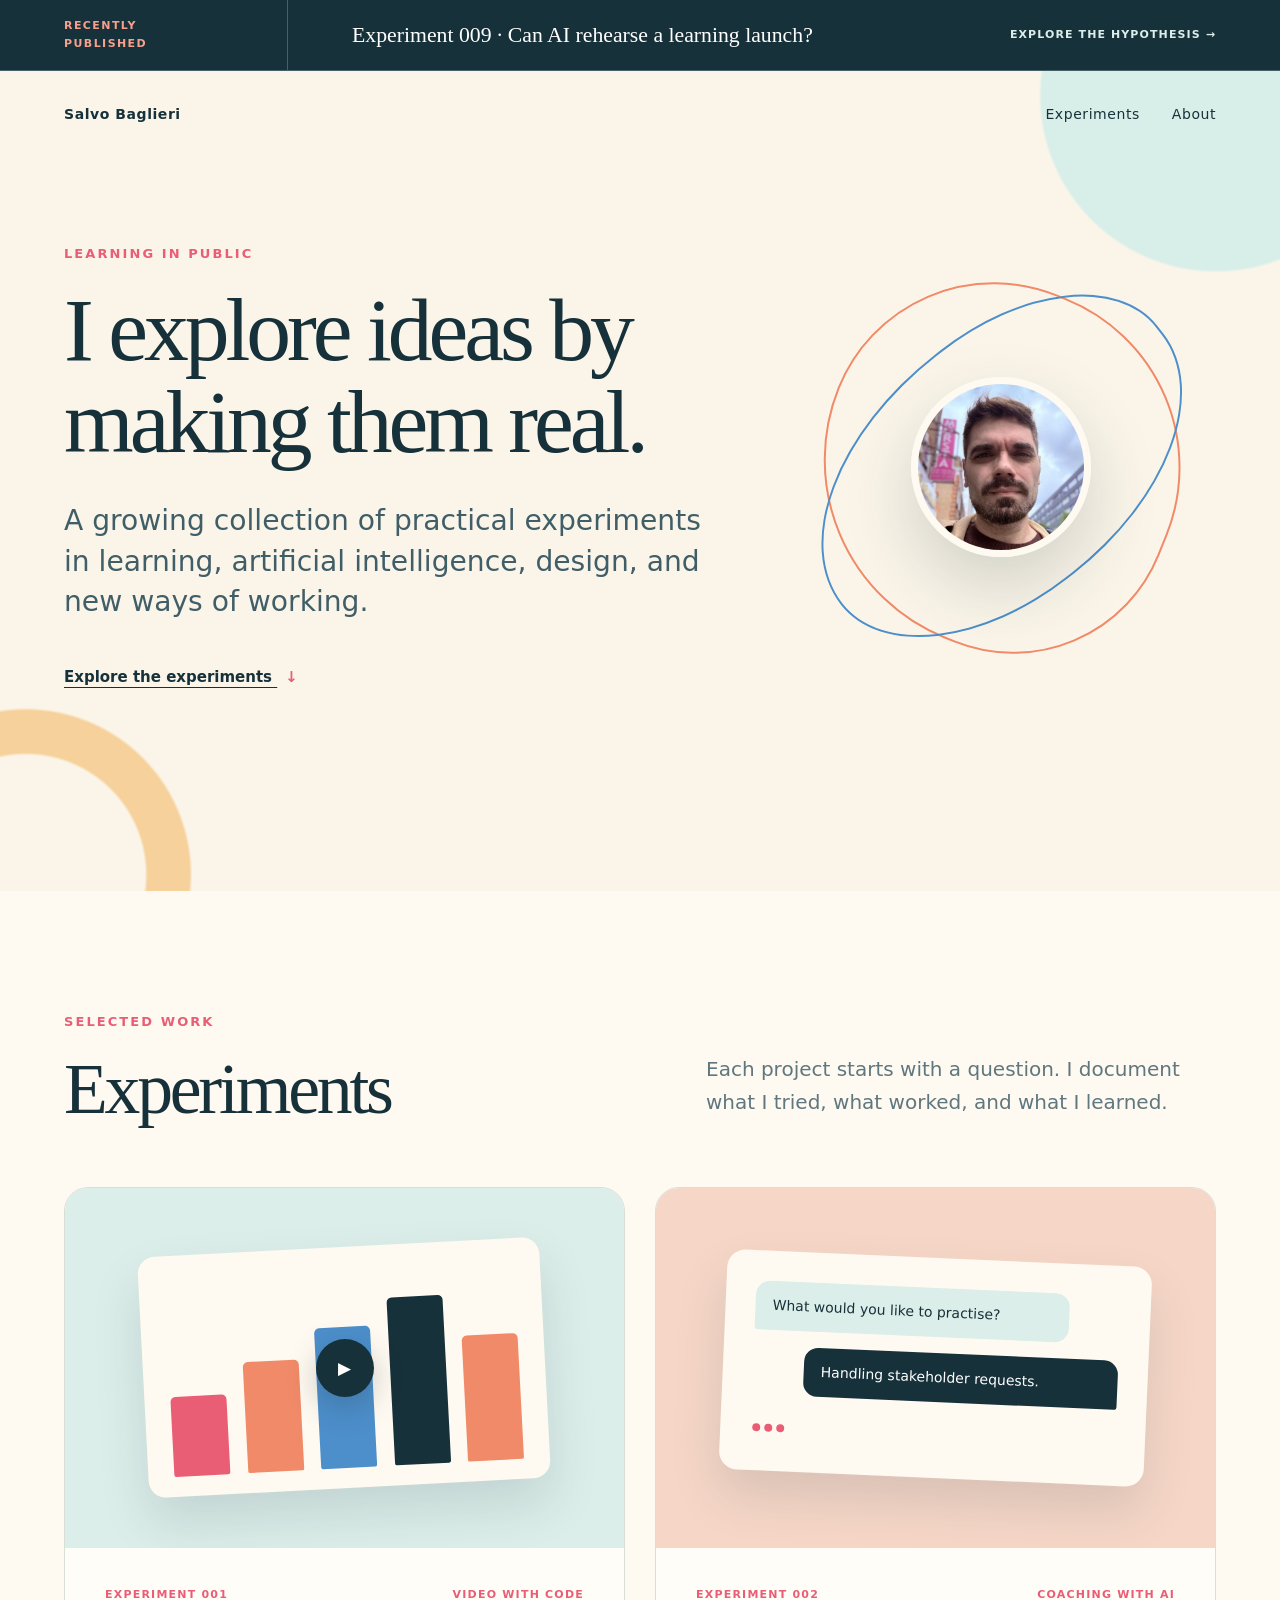
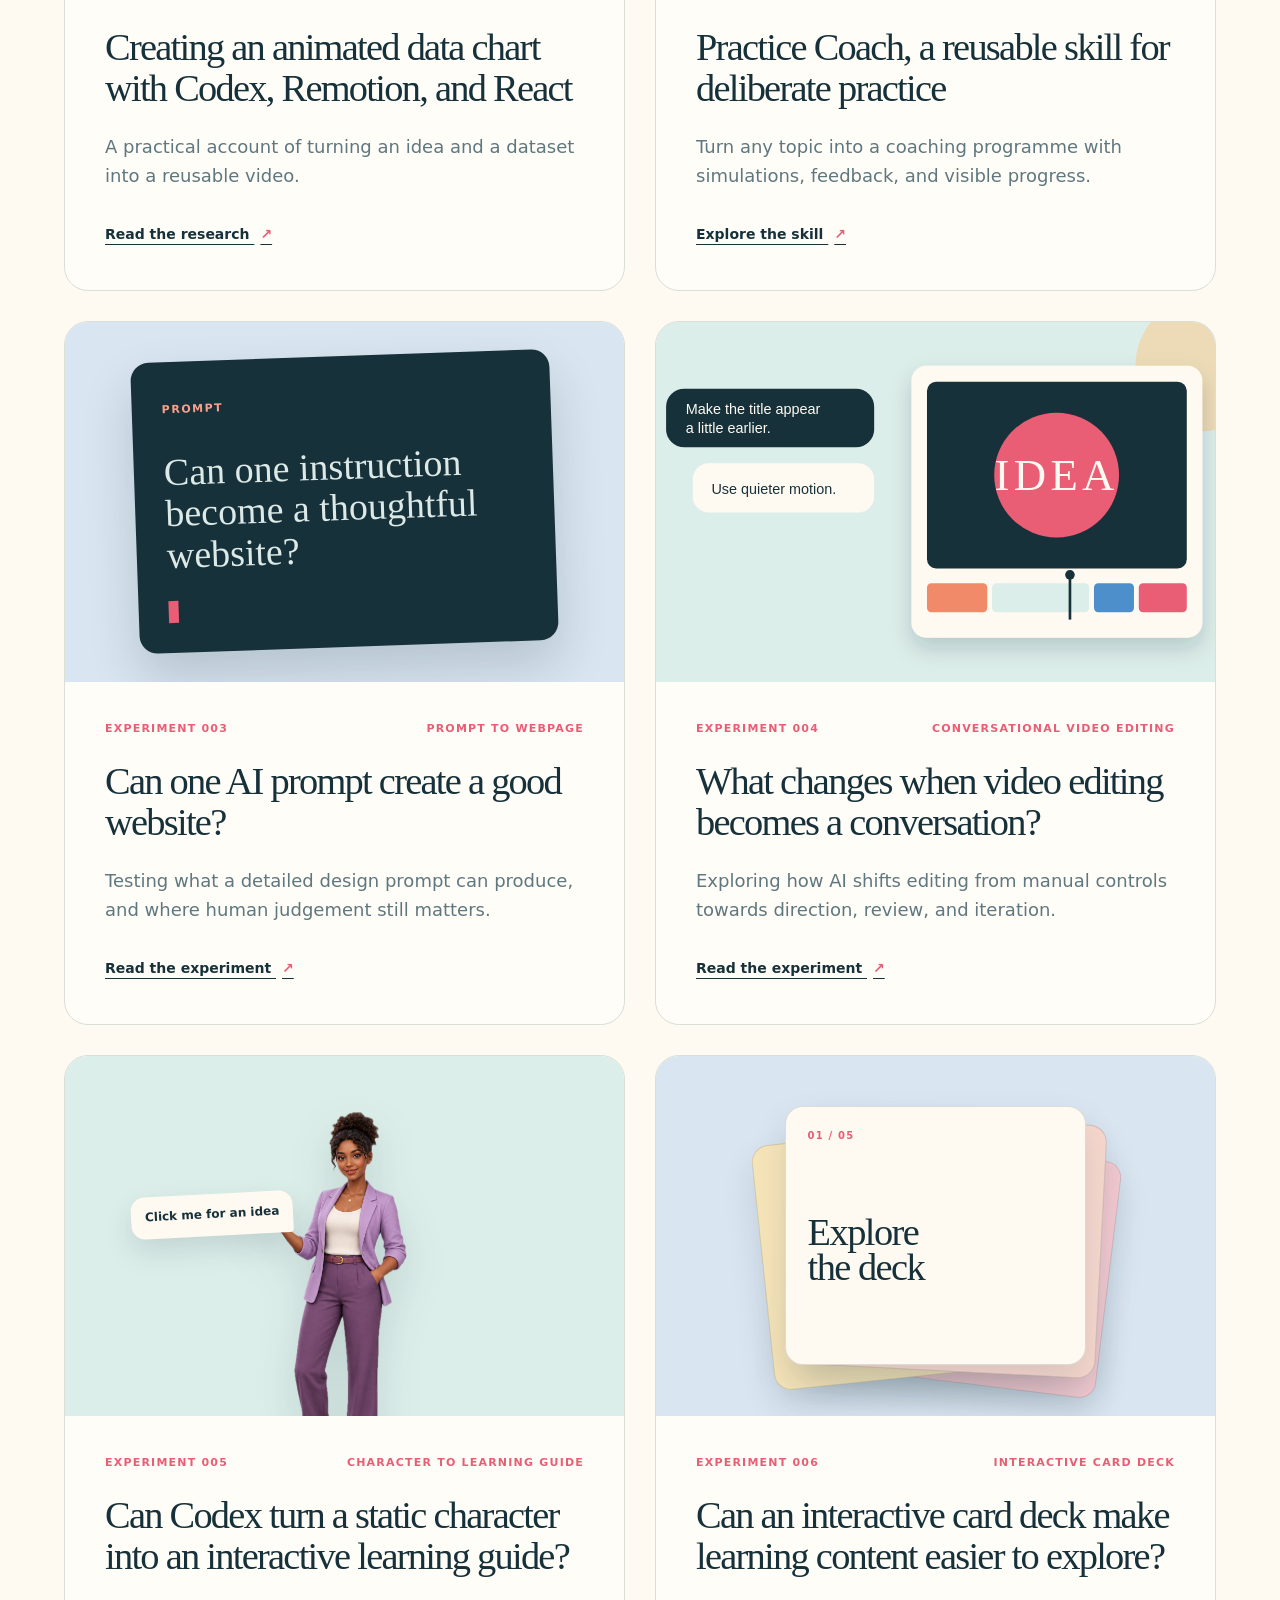
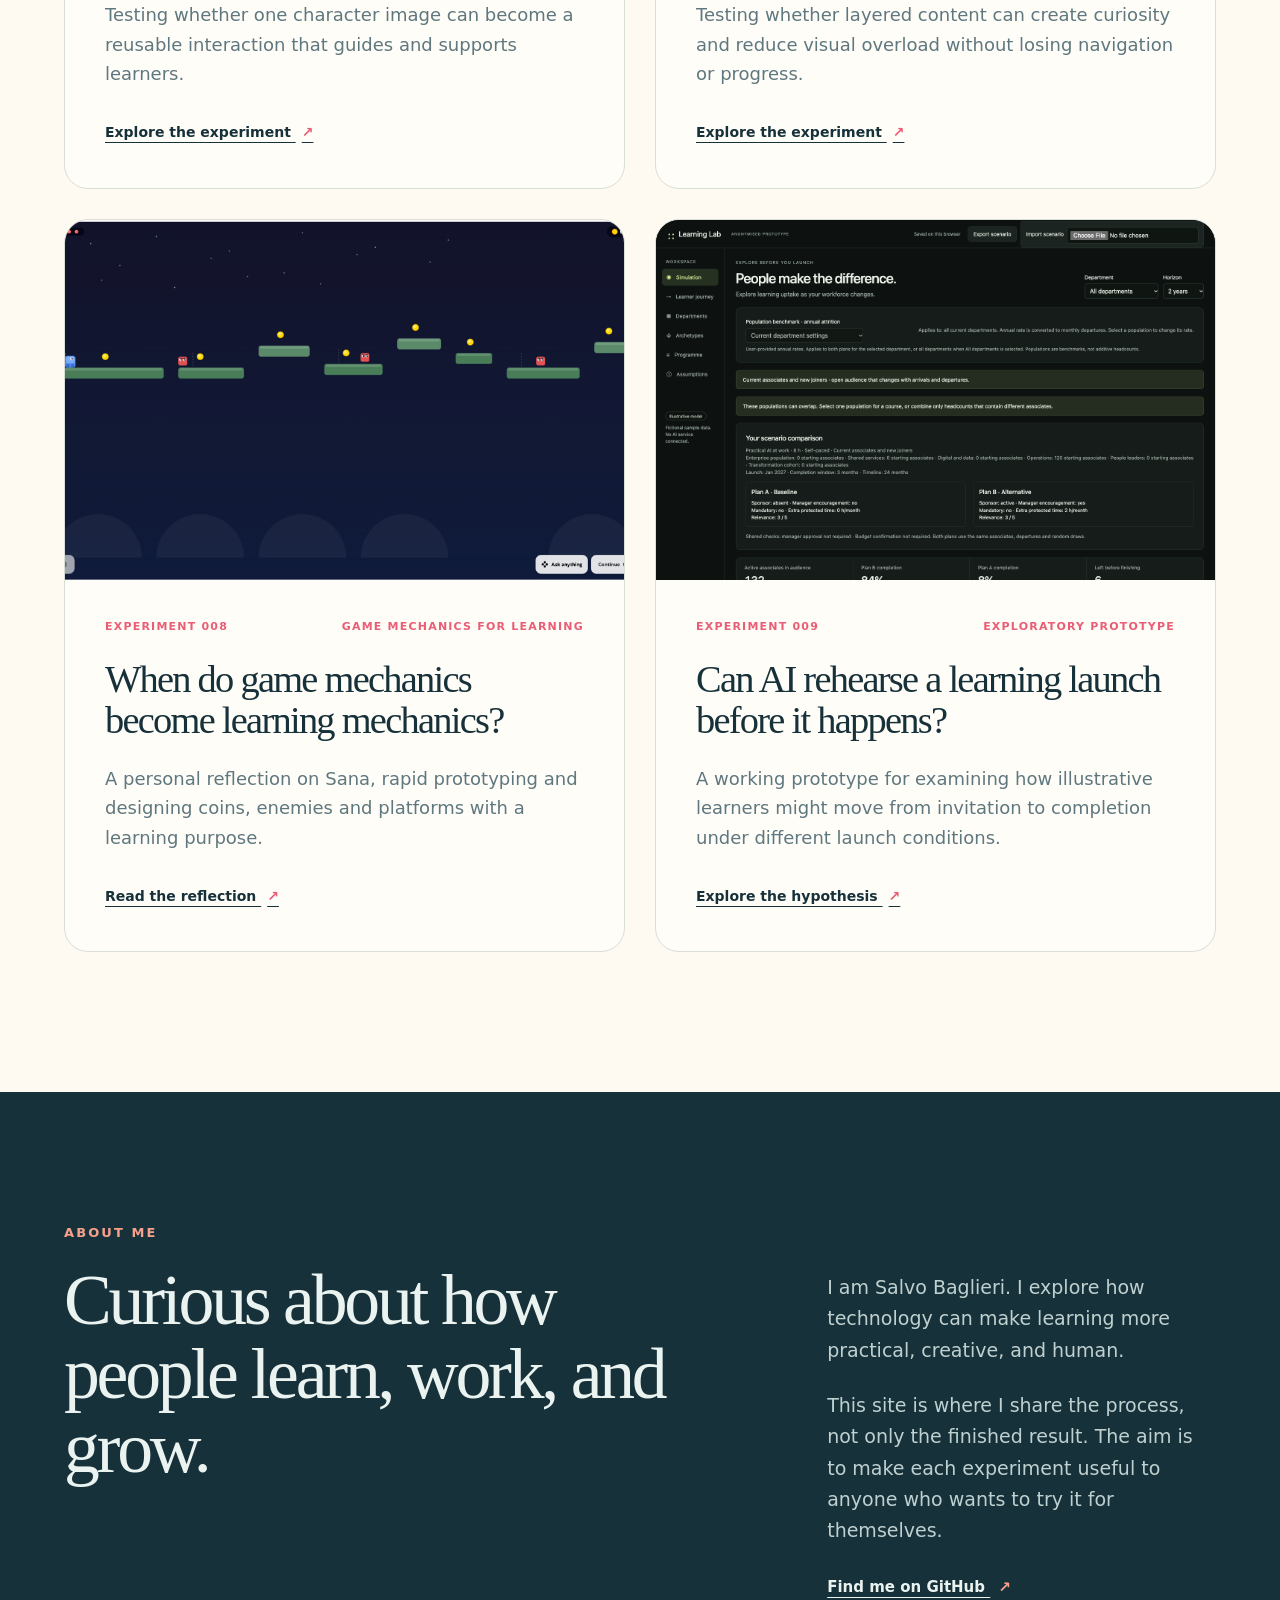
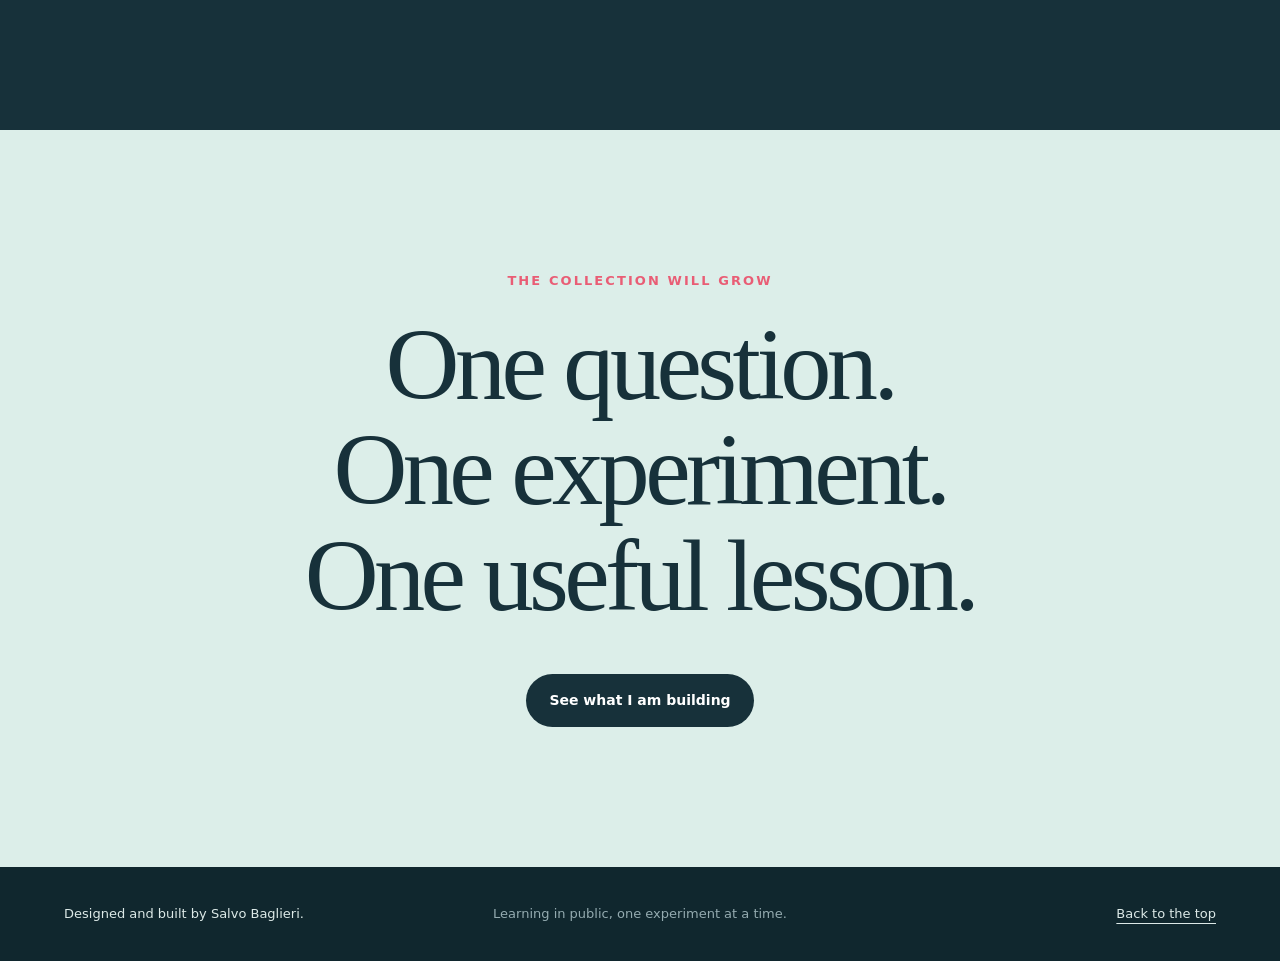
==== commit b14a3c3c: "Feature learning adoption simulator on homepage" ====
--- a/index.html
+++ b/index.html
@@ -18,9 +18,9 @@
 <body>
   <aside class="recent-published" aria-label="Recently published">
     <span>Recently published</span>
-    <a href="https://salvopod.github.io/learning-experiments/sana-game-learning/">
-      <strong>Experiment 008 · From AI tool to experience designer</strong>
-      <em>Read the reflection →</em>
+    <a href="https://salvopod.github.io/learning-experiments/learning-adoption-simulator/">
+      <strong>Experiment 009 · Can AI rehearse a learning launch?</strong>
+      <em>Explore the hypothesis →</em>
     </a>
   </aside>
 
@@ -164,6 +164,18 @@
             <h3>When do game mechanics become learning mechanics?</h3>
             <p>A personal reflection on Sana, rapid prototyping and designing coins, enemies and platforms with a learning purpose.</p>
             <span class="open-link">Read the reflection <b aria-hidden="true">↗</b></span>
+          </div>
+        </a>
+
+        <a class="project-card simulator-project" href="https://salvopod.github.io/learning-experiments/learning-adoption-simulator/">
+          <div class="project-visual">
+            <img src="assets/learning-adoption-simulator.png" alt="An anonymised Learning Lab prototype comparing two possible learning launch plans" width="1500" height="980">
+          </div>
+          <div class="project-copy">
+            <div class="project-meta"><span>Experiment 009</span><span>Exploratory prototype</span></div>
+            <h3>Can AI rehearse a learning launch before it happens?</h3>
+            <p>A working prototype for examining how illustrative learners might move from invitation to completion under different launch conditions.</p>
+            <span class="open-link">Explore the hypothesis <b aria-hidden="true">↗</b></span>
           </div>
         </a>
       </div>
--- a/styles.css
+++ b/styles.css
@@ -149,6 +149,8 @@
 .card-deck-project .project-visual { background: #d9e5f1; }
 .sana-game-project .project-visual { background: #171b35; }
 .sana-game-project .project-visual img { width: 100%; height: 100%; object-fit: cover; object-position: center; }
+.simulator-project .project-visual { background: #0c1513; }
+.simulator-project .project-visual img { width: 100%; height: 100%; object-fit: cover; object-position: left top; }
 .deck-preview { position: relative; width: 54%; height: 72%; }
 .deck-preview span { position: absolute; inset: 0; border: 1px solid rgba(23,49,58,.15); border-radius: 18px; box-shadow: 0 18px 36px rgba(23,49,58,.12); transform-origin: 50% 90%; }
 .deck-preview span:nth-child(1) { background: #f4cbd2; transform: translate(23px,20px) rotate(7deg) scale(.92); }
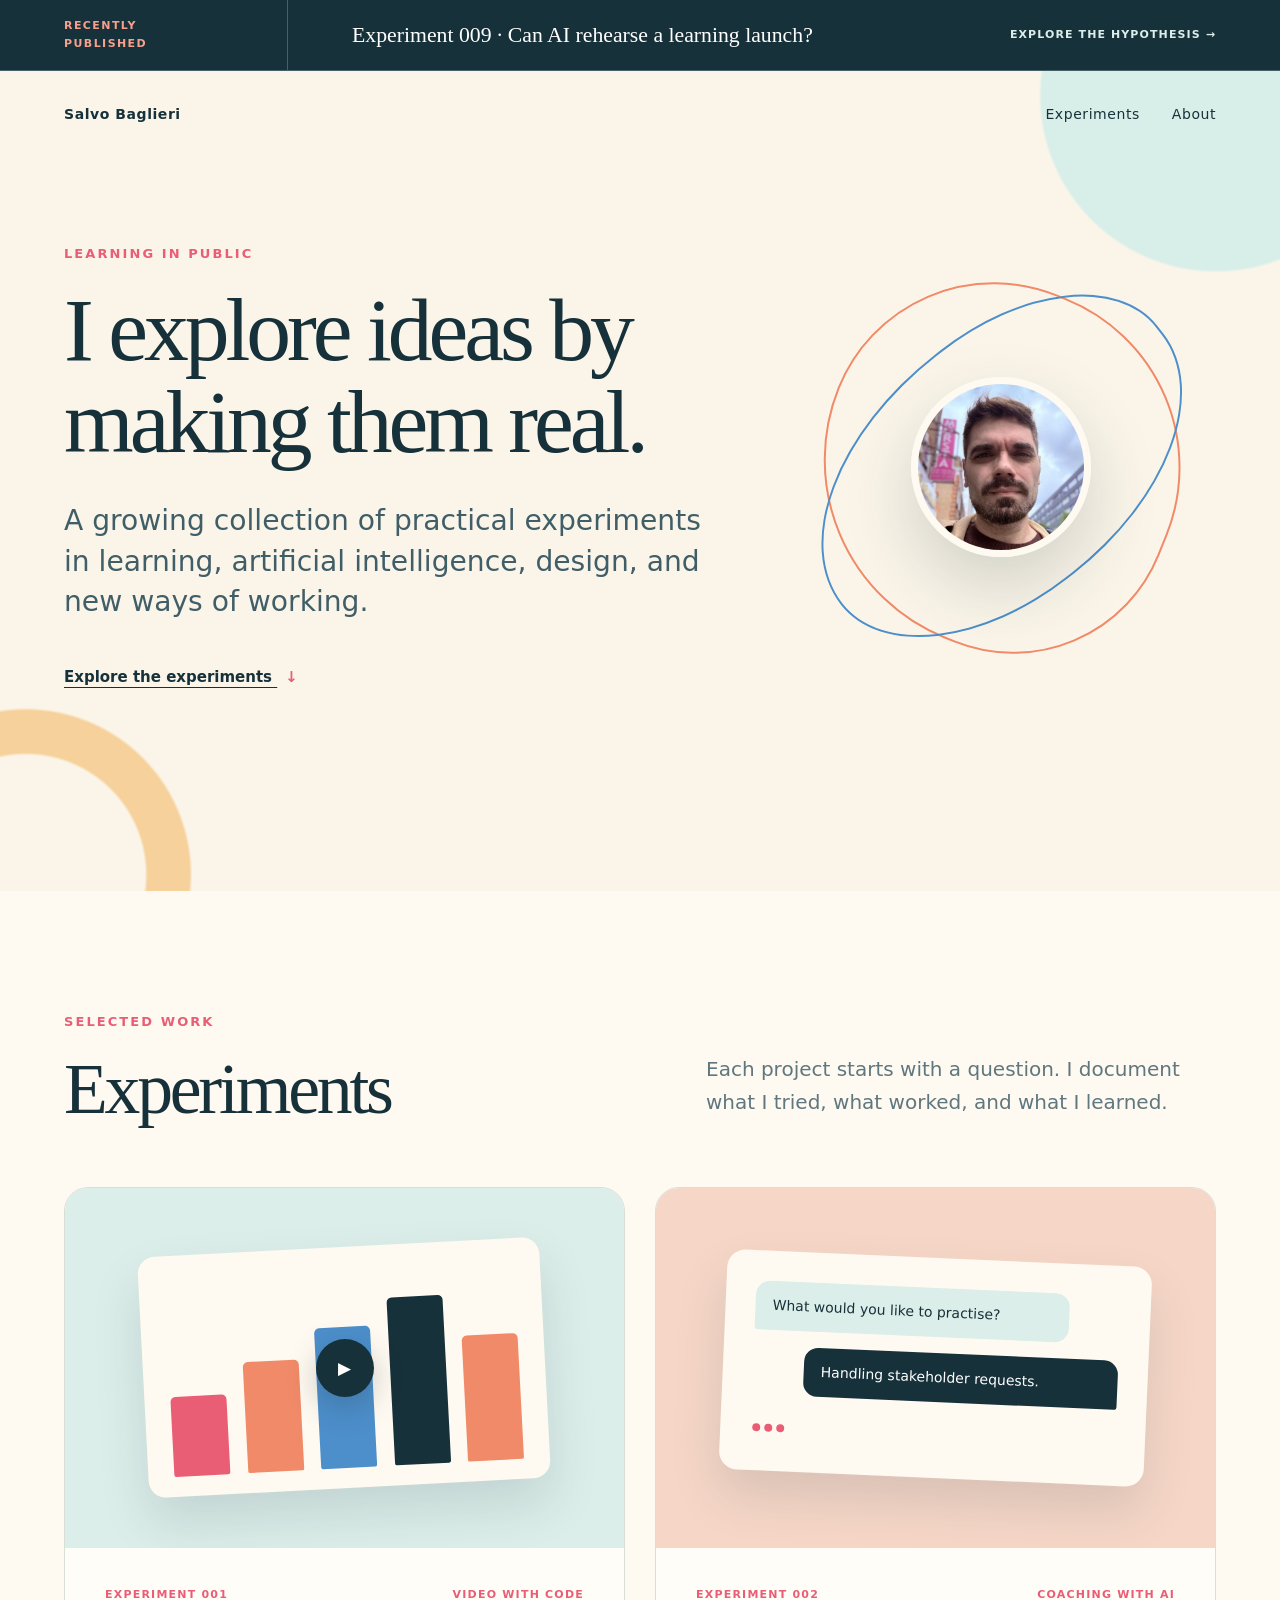
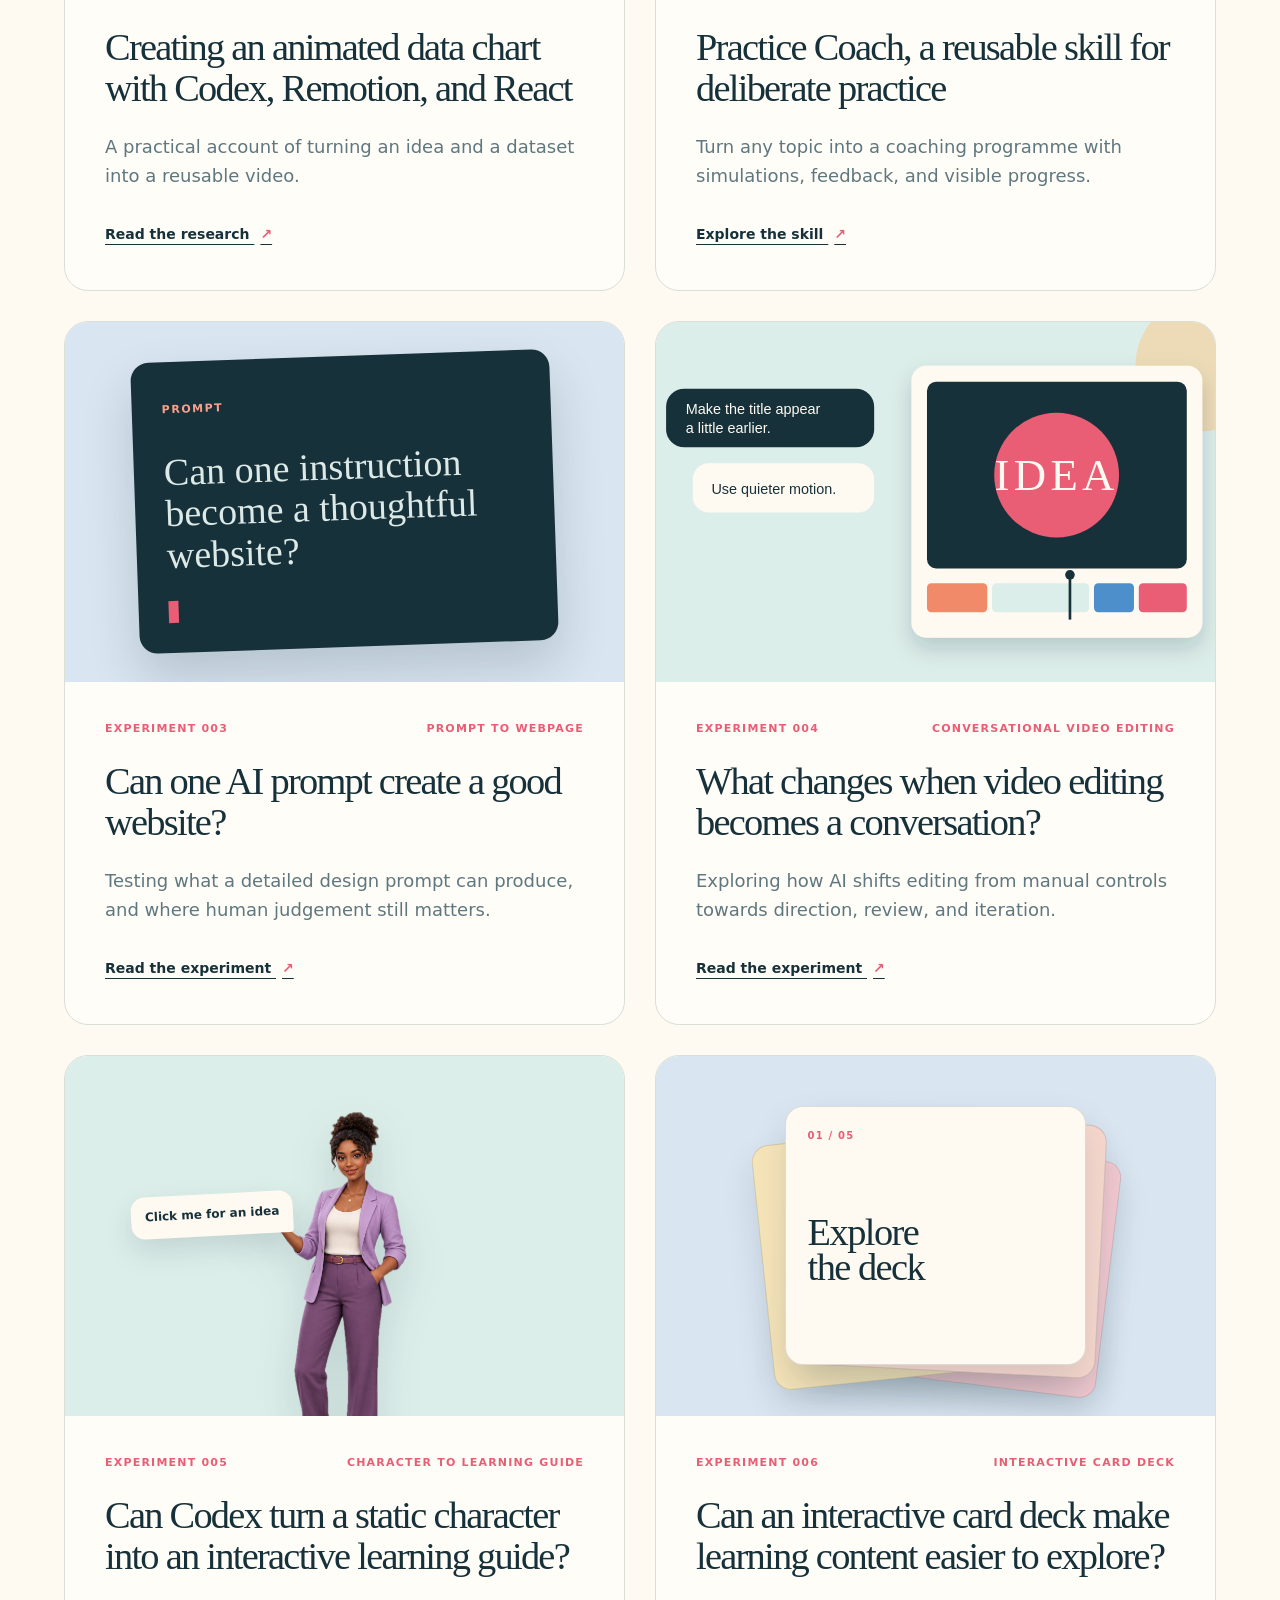
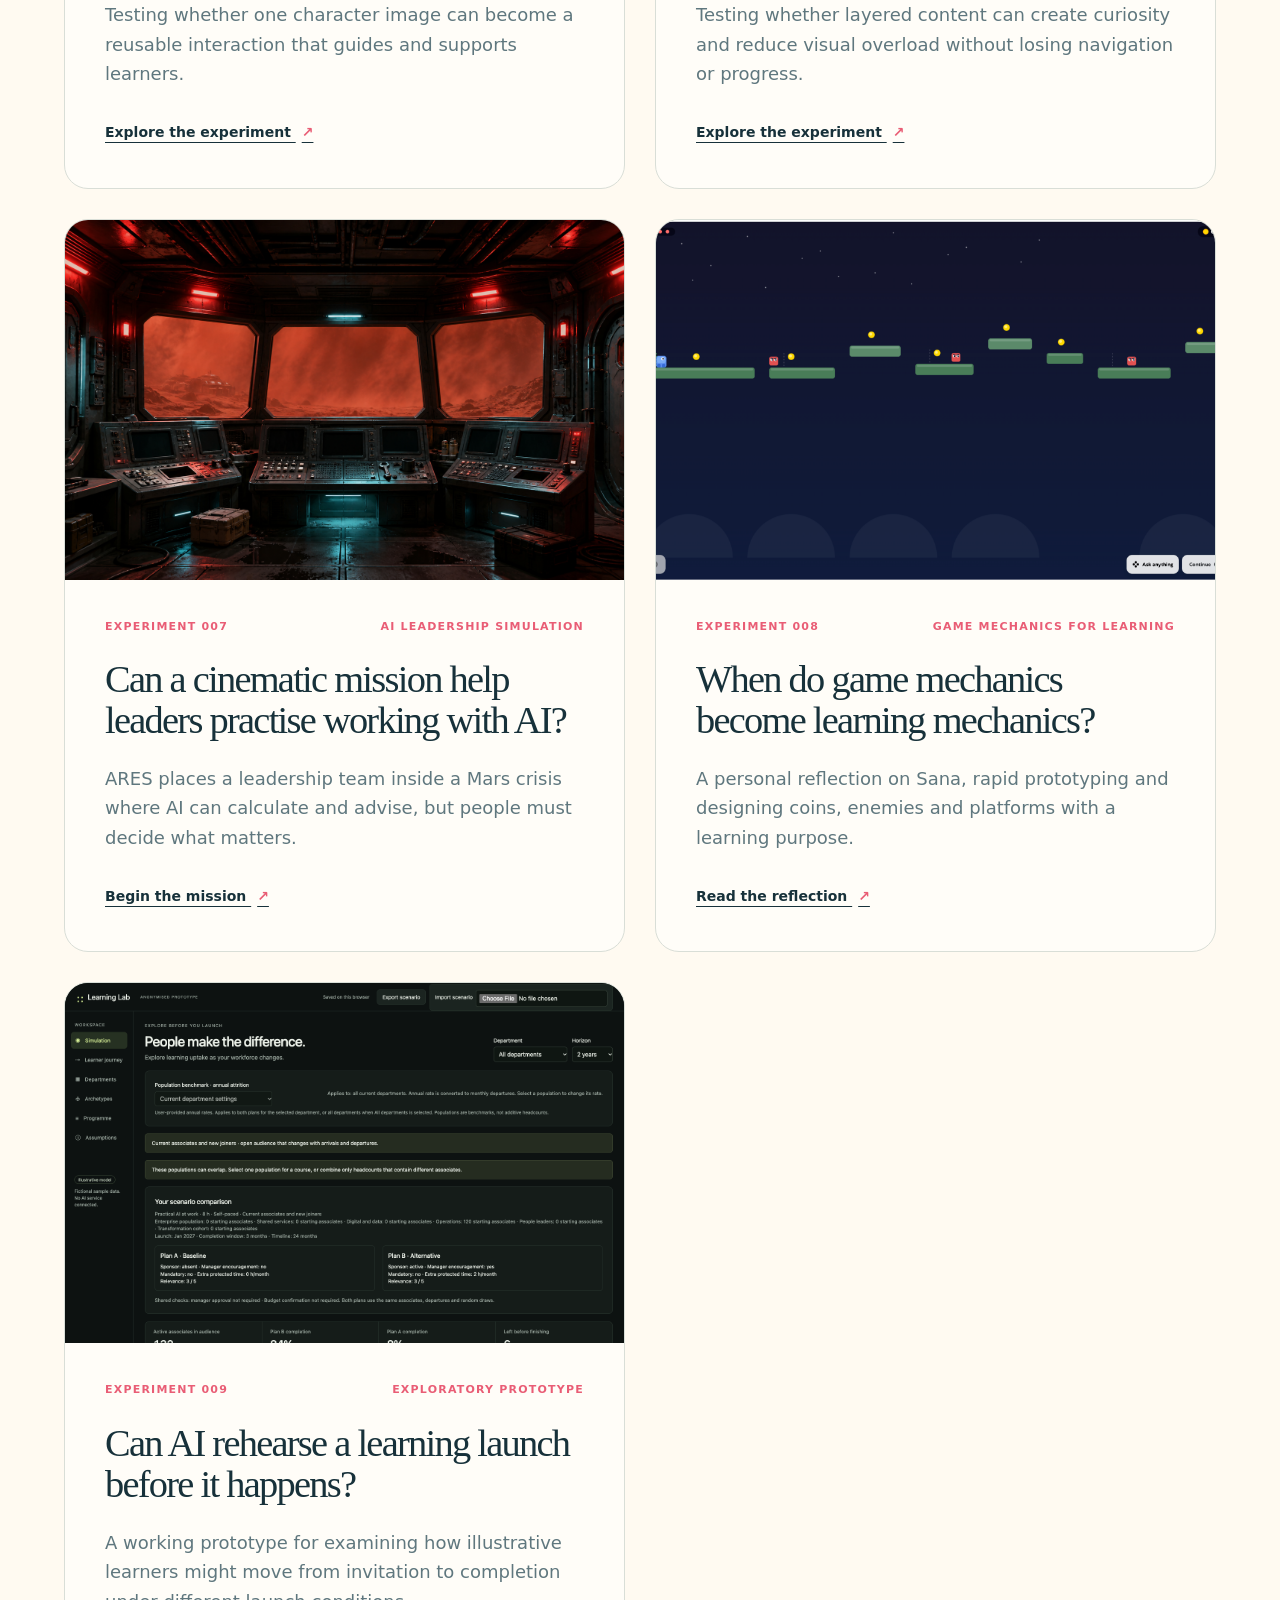
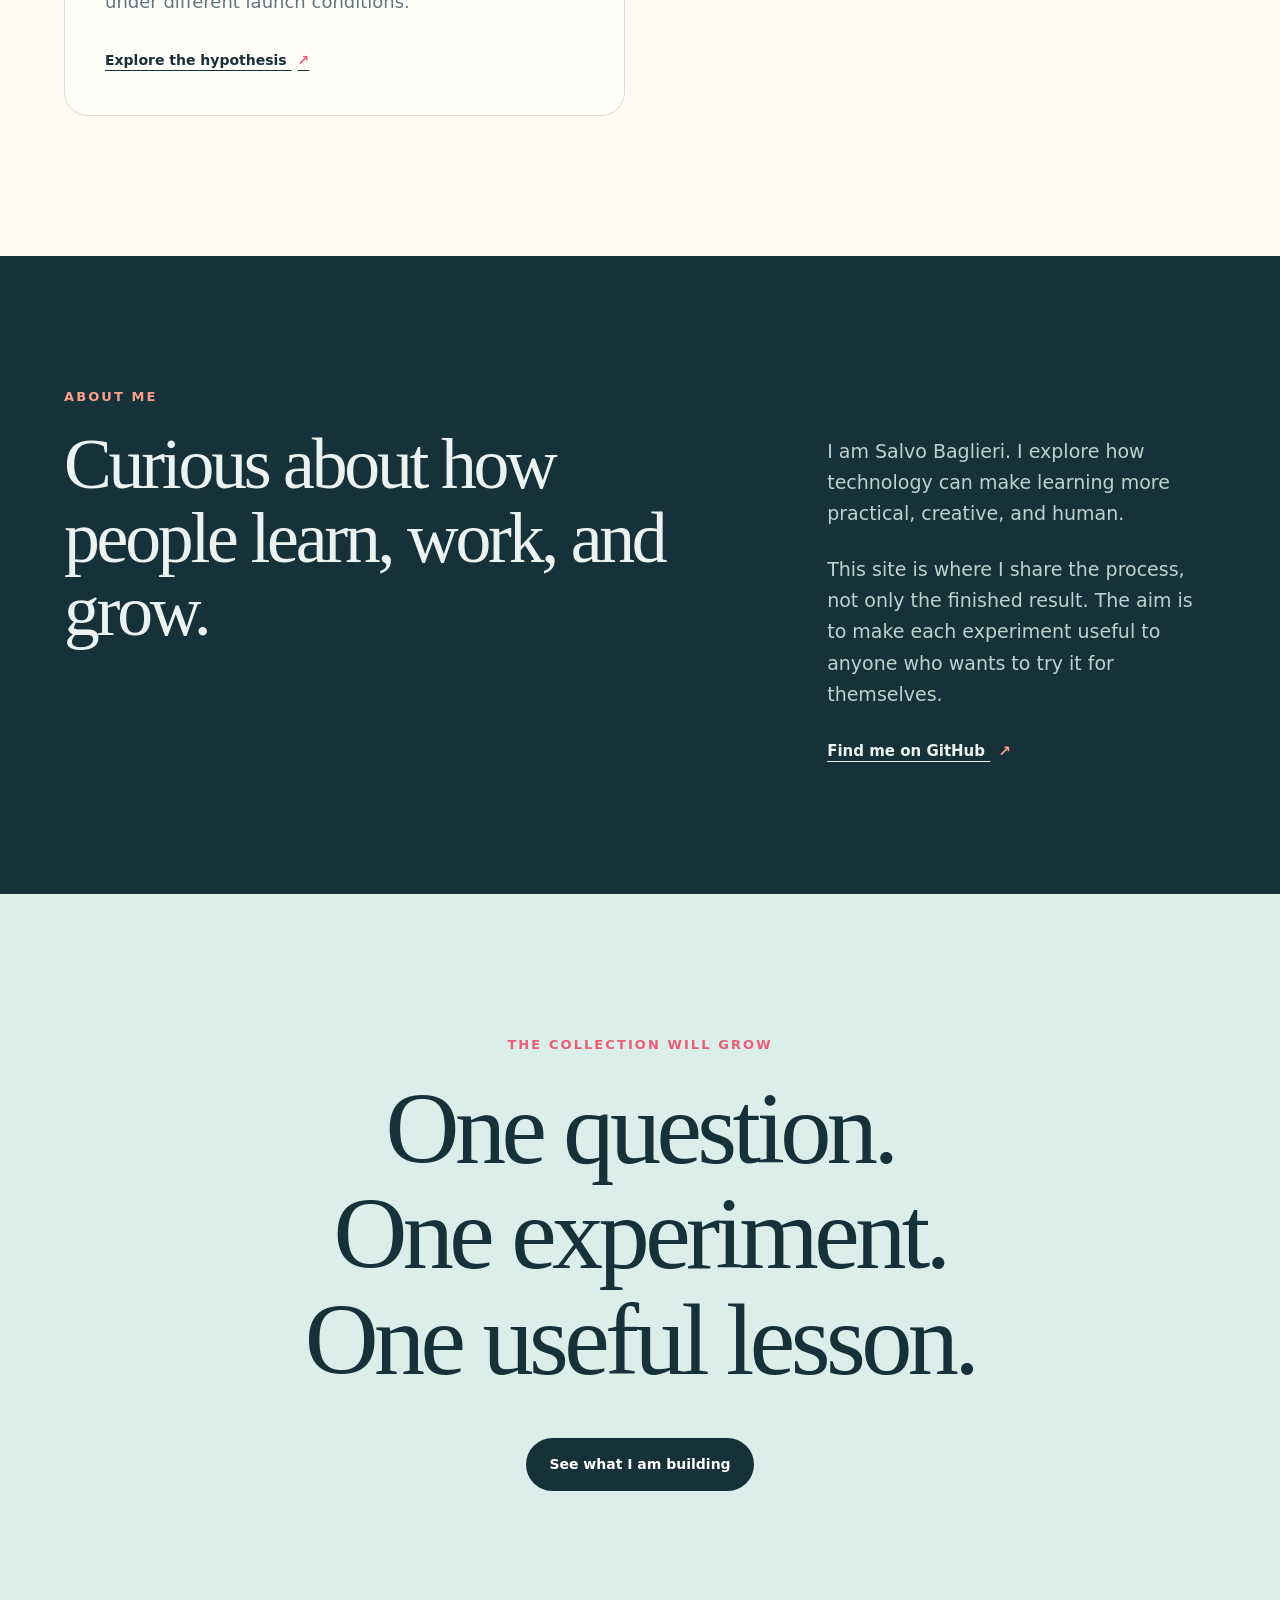
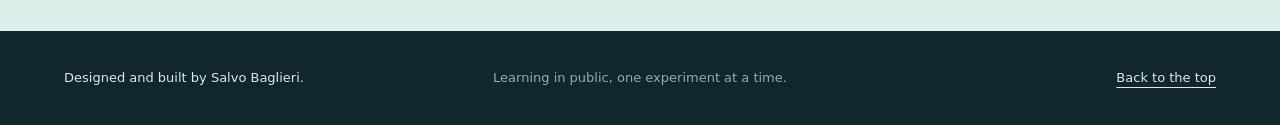
==== commit eed70234: "Publish ARES as experiment 007" ====
--- a/index.html
+++ b/index.html
@@ -155,6 +155,18 @@
           </div>
         </a>
 
+        <a class="project-card ares-project" href="https://salvopod.github.io/ares-leadership-simulation/">
+          <div class="project-visual">
+            <img src="ares-leadership-simulation/assets/command-room.png" alt="The command room inside the ARES leadership simulation" width="1536" height="1024">
+          </div>
+          <div class="project-copy">
+            <div class="project-meta"><span>Experiment 007</span><span>AI leadership simulation</span></div>
+            <h3>Can a cinematic mission help leaders practise working with AI?</h3>
+            <p>ARES places a leadership team inside a Mars crisis where AI can calculate and advise, but people must decide what matters.</p>
+            <span class="open-link">Begin the mission <b aria-hidden="true">↗</b></span>
+          </div>
+        </a>
+
         <a class="project-card sana-game-project" href="https://salvopod.github.io/learning-experiments/sana-game-learning/">
           <div class="project-visual">
             <img src="assets/sana-platform-game.png" alt="A Sana platform game with a character, platforms, coins and enemies" width="1800" height="1083">
--- a/styles.css
+++ b/styles.css
@@ -149,6 +149,8 @@
 .card-deck-project .project-visual { background: #d9e5f1; }
 .sana-game-project .project-visual { background: #171b35; }
 .sana-game-project .project-visual img { width: 100%; height: 100%; object-fit: cover; object-position: center; }
+.ares-project .project-visual { background: #07090a; }
+.ares-project .project-visual img { width: 100%; height: 100%; object-fit: cover; object-position: center; }
 .simulator-project .project-visual { background: #0c1513; }
 .simulator-project .project-visual img { width: 100%; height: 100%; object-fit: cover; object-position: left top; }
 .deck-preview { position: relative; width: 54%; height: 72%; }
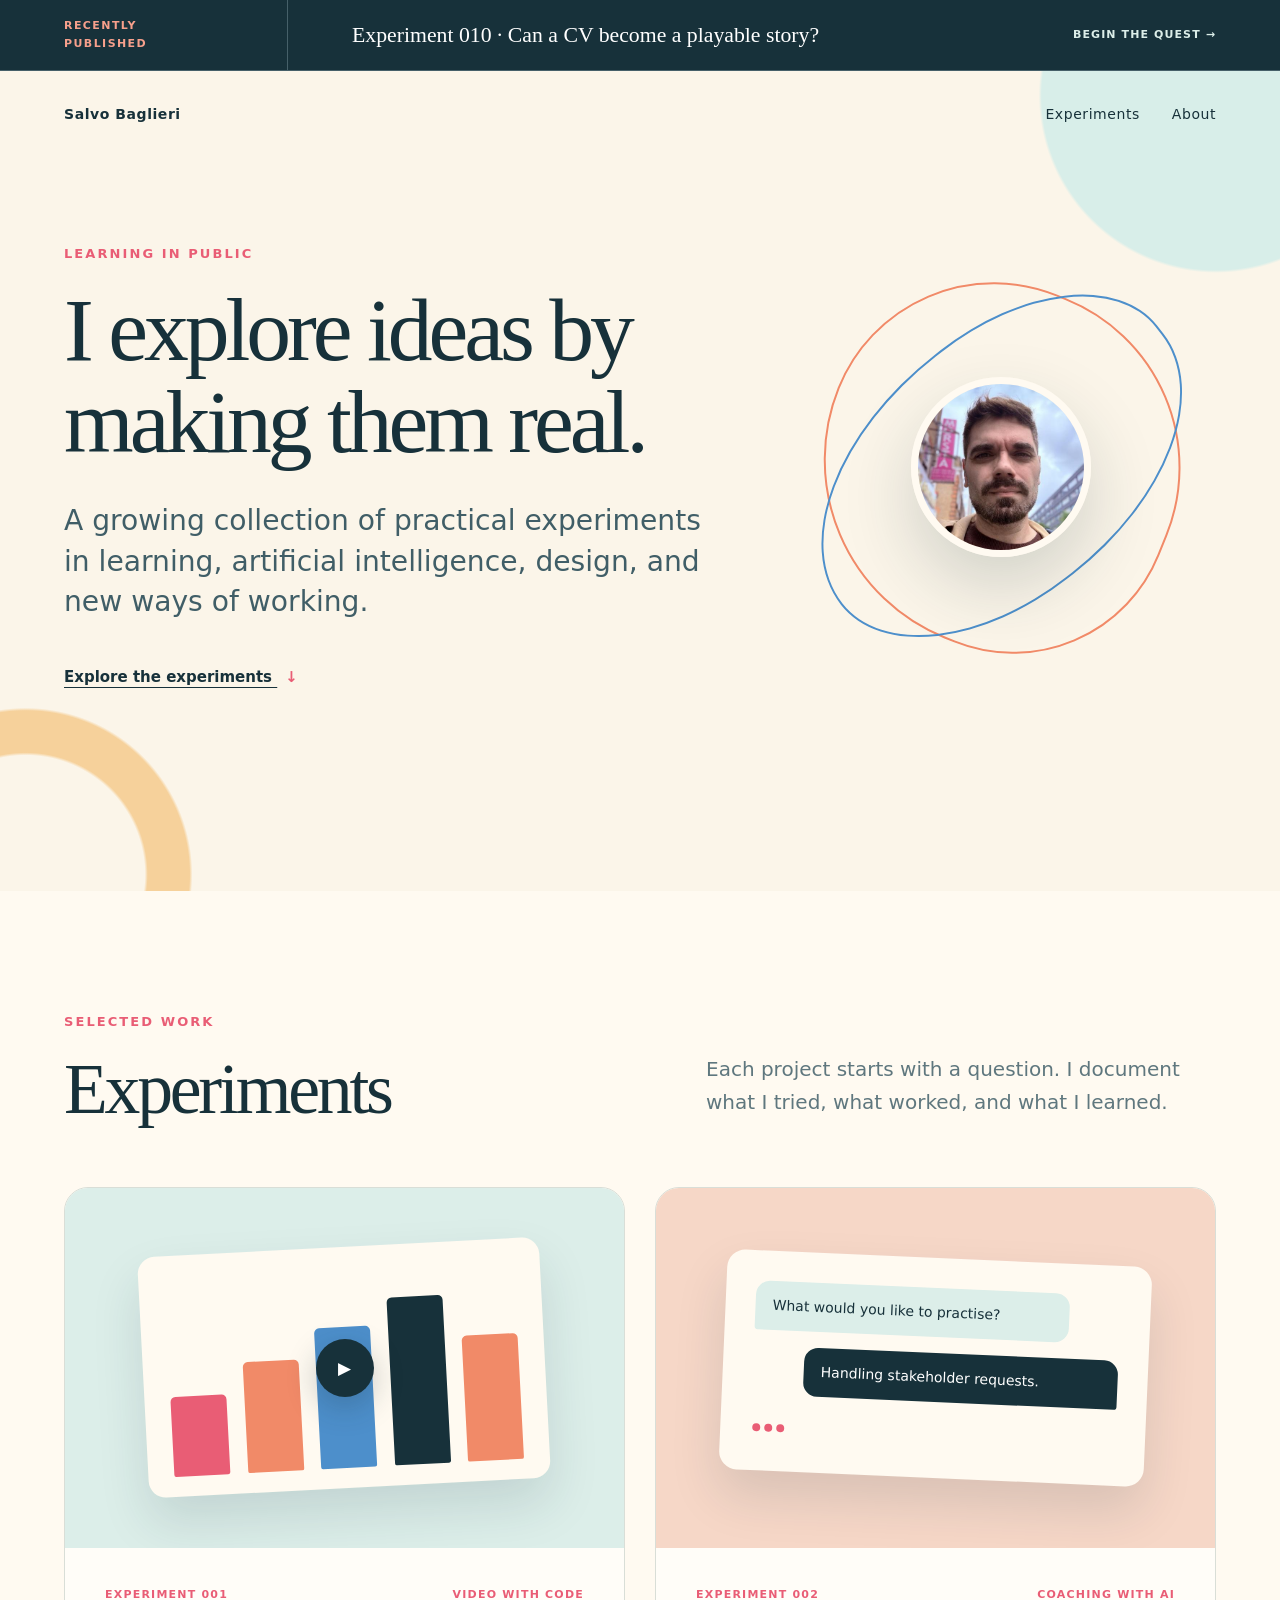
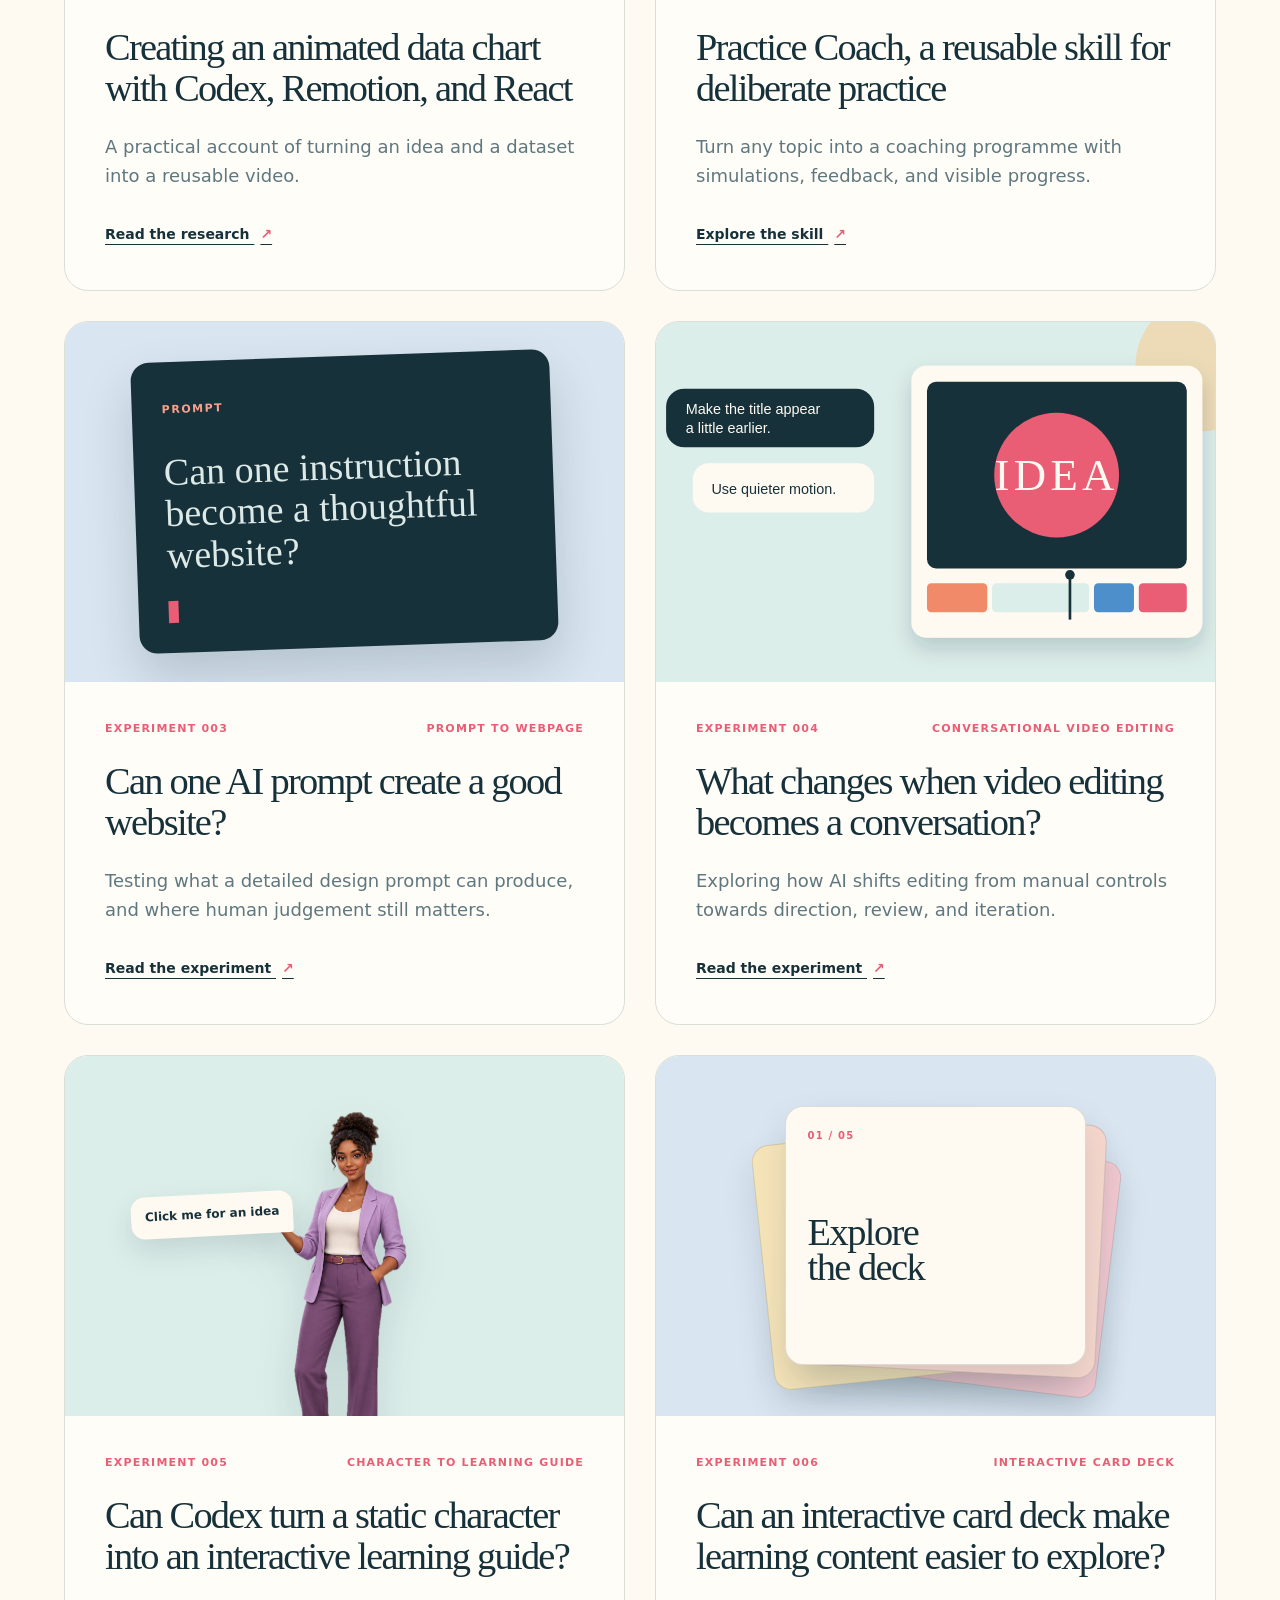
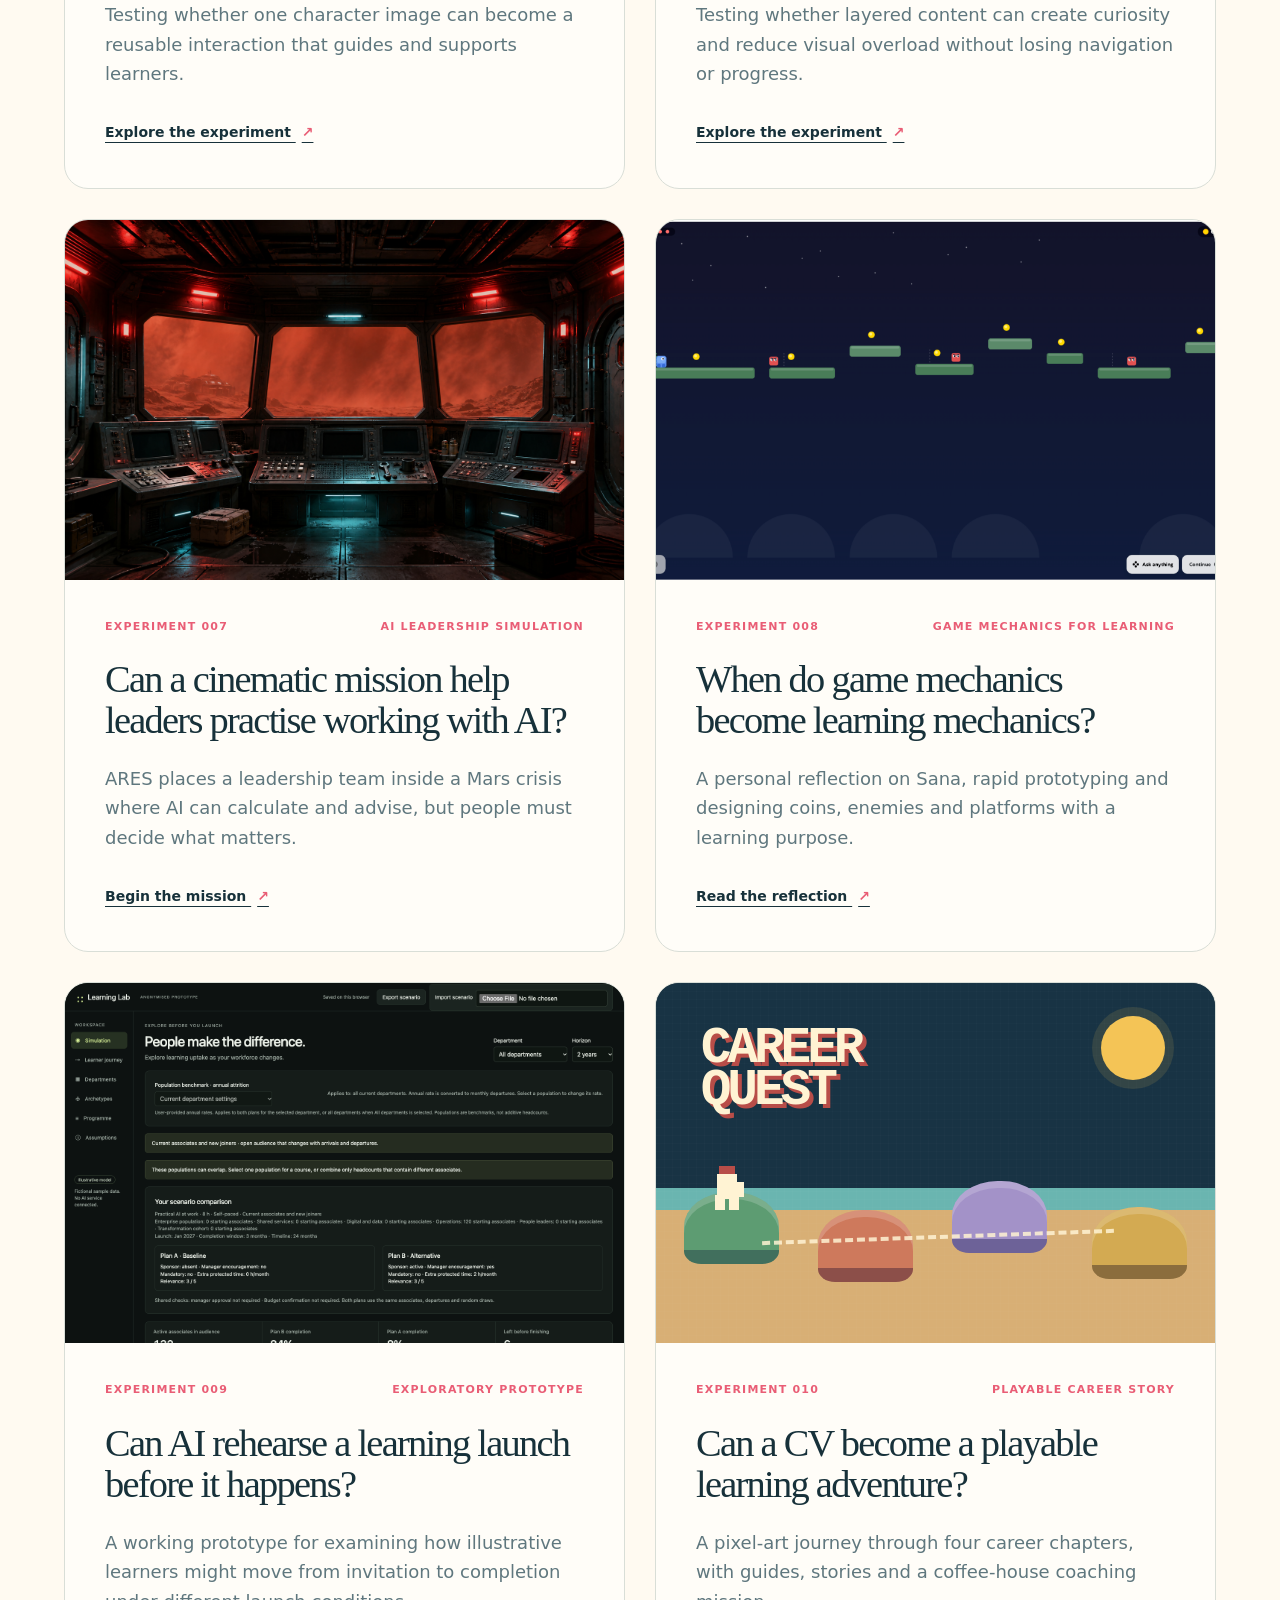
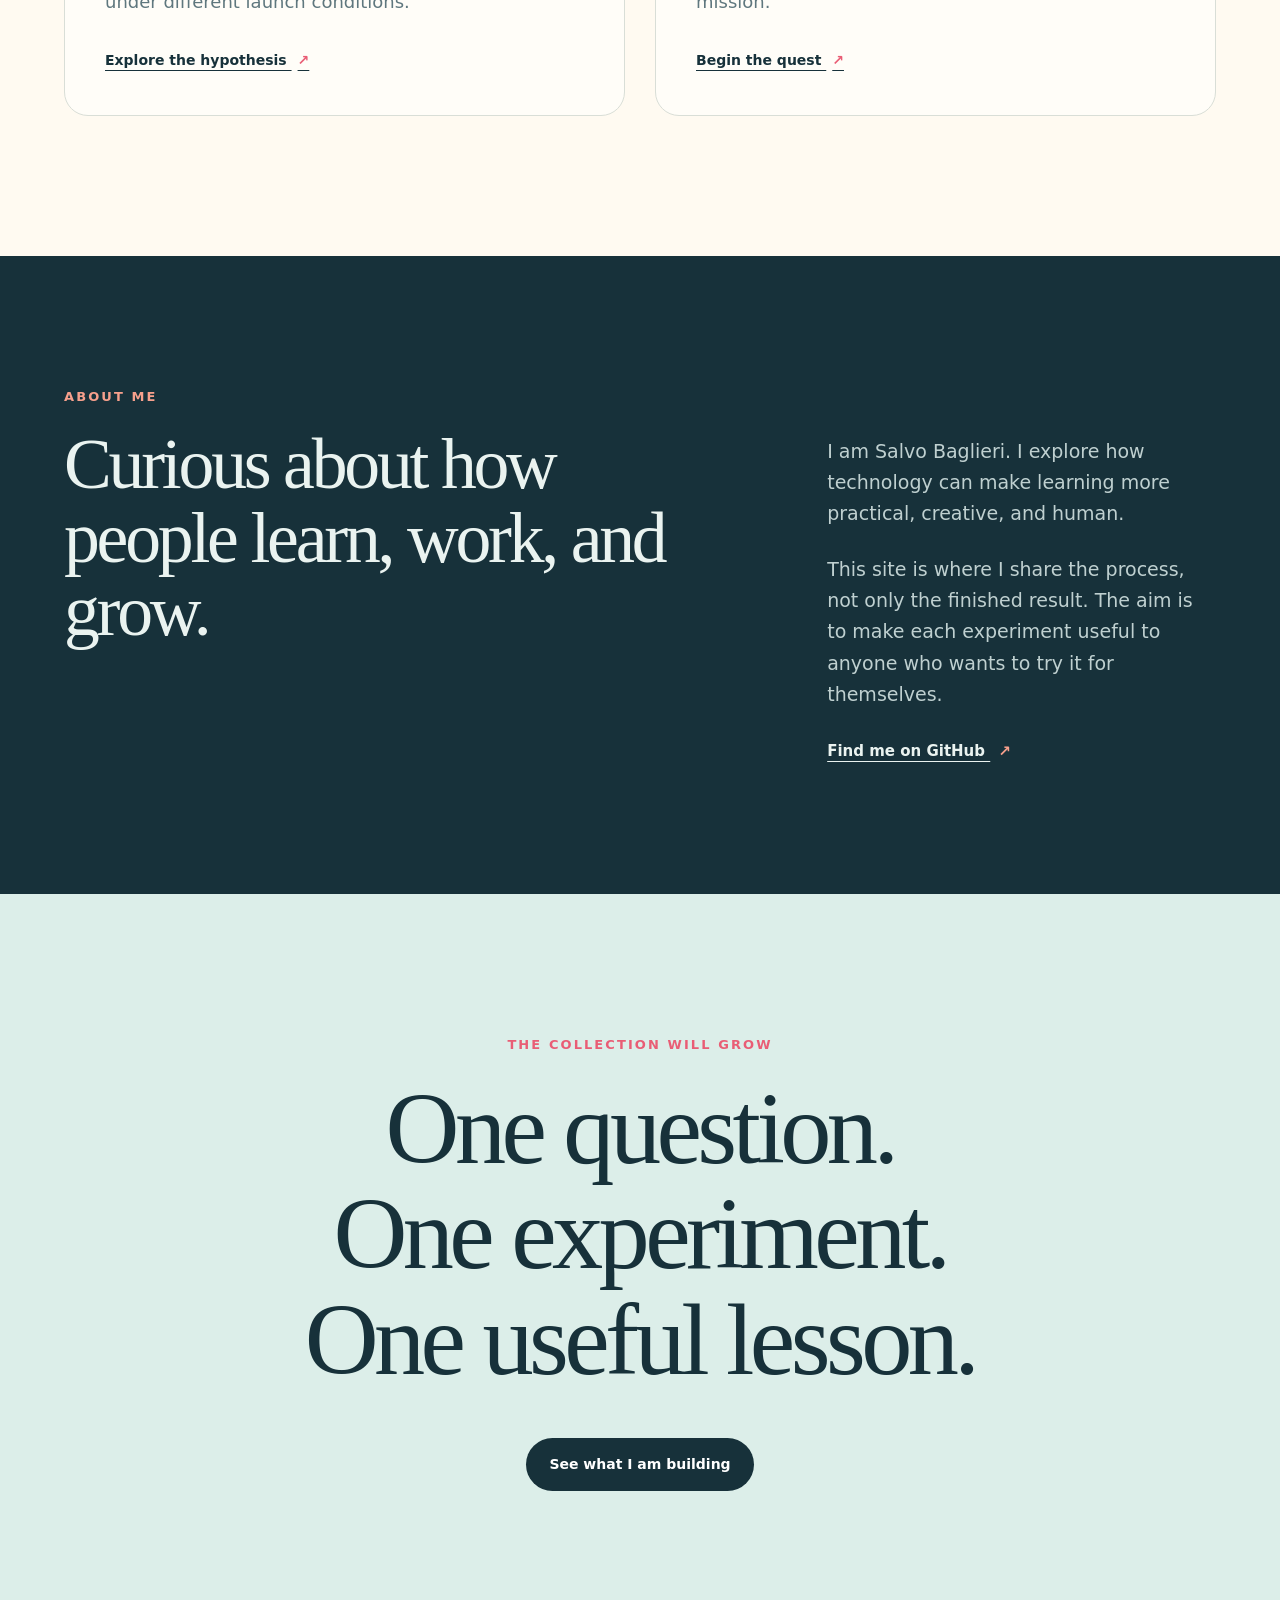
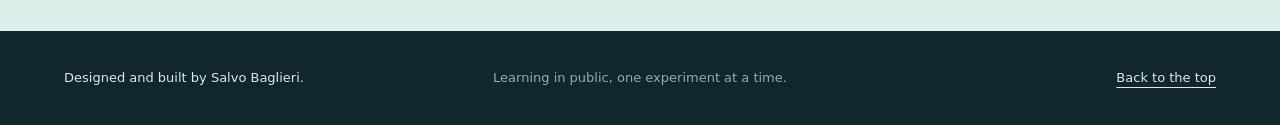
==== commit 54884208: "Publish Career Quest experiment" ====
--- a/index.html
+++ b/index.html
@@ -18,9 +18,9 @@
 <body>
   <aside class="recent-published" aria-label="Recently published">
     <span>Recently published</span>
-    <a href="https://salvopod.github.io/learning-experiments/learning-adoption-simulator/">
-      <strong>Experiment 009 · Can AI rehearse a learning launch?</strong>
-      <em>Explore the hypothesis →</em>
+    <a href="https://salvopod.github.io/career-quest/">
+      <strong>Experiment 010 · Can a CV become a playable story?</strong>
+      <em>Begin the quest →</em>
     </a>
   </aside>
 
@@ -188,6 +188,27 @@
             <h3>Can AI rehearse a learning launch before it happens?</h3>
             <p>A working prototype for examining how illustrative learners might move from invitation to completion under different launch conditions.</p>
             <span class="open-link">Explore the hypothesis <b aria-hidden="true">↗</b></span>
+          </div>
+        </a>
+
+        <a class="project-card career-quest-project" href="https://salvopod.github.io/career-quest/">
+          <div class="project-visual" aria-hidden="true">
+            <div class="quest-preview">
+              <span class="quest-sun"></span>
+              <span class="quest-island quest-island-one"></span>
+              <span class="quest-island quest-island-two"></span>
+              <span class="quest-island quest-island-three"></span>
+              <span class="quest-island quest-island-four"></span>
+              <span class="quest-path"></span>
+              <span class="quest-player"></span>
+              <strong>CAREER<br>QUEST</strong>
+            </div>
+          </div>
+          <div class="project-copy">
+            <div class="project-meta"><span>Experiment 010</span><span>Playable career story</span></div>
+            <h3>Can a CV become a playable learning adventure?</h3>
+            <p>A pixel-art journey through four career chapters, with guides, stories and a coffee-house coaching mission.</p>
+            <span class="open-link">Begin the quest <b aria-hidden="true">↗</b></span>
           </div>
         </a>
       </div>
--- a/styles.css
+++ b/styles.css
@@ -153,6 +153,18 @@
 .ares-project .project-visual img { width: 100%; height: 100%; object-fit: cover; object-position: center; }
 .simulator-project .project-visual { background: #0c1513; }
 .simulator-project .project-visual img { width: 100%; height: 100%; object-fit: cover; object-position: left top; }
+.career-quest-project .project-visual { background: #11202c; }
+.quest-preview { position: relative; width: 100%; height: 100%; overflow: hidden; background: linear-gradient(#183344 0 57%, #6ab5b0 57% 63%, #d8af75 63%); image-rendering: pixelated; }
+.quest-preview::before { content: ""; position: absolute; inset: 0; background: linear-gradient(90deg, rgba(255,255,255,.04) 1px, transparent 1px), linear-gradient(rgba(255,255,255,.04) 1px, transparent 1px); background-size: 8px 8px; opacity: .35; }
+.quest-preview strong { position: absolute; z-index: 3; left: 8%; top: 12%; color: #fff3d3; font: 900 clamp(28px,4vw,54px)/.83 ui-monospace, SFMono-Regular, Menlo, monospace; letter-spacing: -.08em; text-shadow: 4px 4px 0 #b84d48; }
+.quest-sun { position: absolute; right: 9%; top: 9%; width: 64px; height: 64px; border-radius: 50%; background: #f4c456; box-shadow: 0 0 0 9px rgba(244,196,86,.12); }
+.quest-island { position: absolute; bottom: 22%; width: 17%; height: 20%; border-radius: 48% 48% 18% 18%; background: #5d9c72; border-bottom: 14px solid #416f5d; box-shadow: inset 0 7px 0 rgba(255,255,255,.18); }
+.quest-island-one { left: 5%; }
+.quest-island-two { left: 29%; bottom: 17%; background: #ce795c; border-color: #8c4f49; }
+.quest-island-three { left: 53%; bottom: 25%; background: #a392c8; border-color: #6d6298; }
+.quest-island-four { right: 5%; bottom: 18%; background: #d3aa52; border-color: #8b6d3d; }
+.quest-path { position: absolute; z-index: 2; left: 19%; right: 18%; bottom: 29%; height: 4px; border-top: 4px dashed #fff3d3; transform: rotate(-2deg); opacity: .85; }
+.quest-player { position: absolute; z-index: 3; left: 11%; bottom: 40%; width: 20px; height: 25px; background: #fff3d3; box-shadow: 0 -10px 0 -2px #b84d48, 12px 3px 0 -5px #fff3d3, -7px 16px 0 -5px #fff3d3, 7px 16px 0 -5px #fff3d3; }
 .deck-preview { position: relative; width: 54%; height: 72%; }
 .deck-preview span { position: absolute; inset: 0; border: 1px solid rgba(23,49,58,.15); border-radius: 18px; box-shadow: 0 18px 36px rgba(23,49,58,.12); transform-origin: 50% 90%; }
 .deck-preview span:nth-child(1) { background: #f4cbd2; transform: translate(23px,20px) rotate(7deg) scale(.92); }
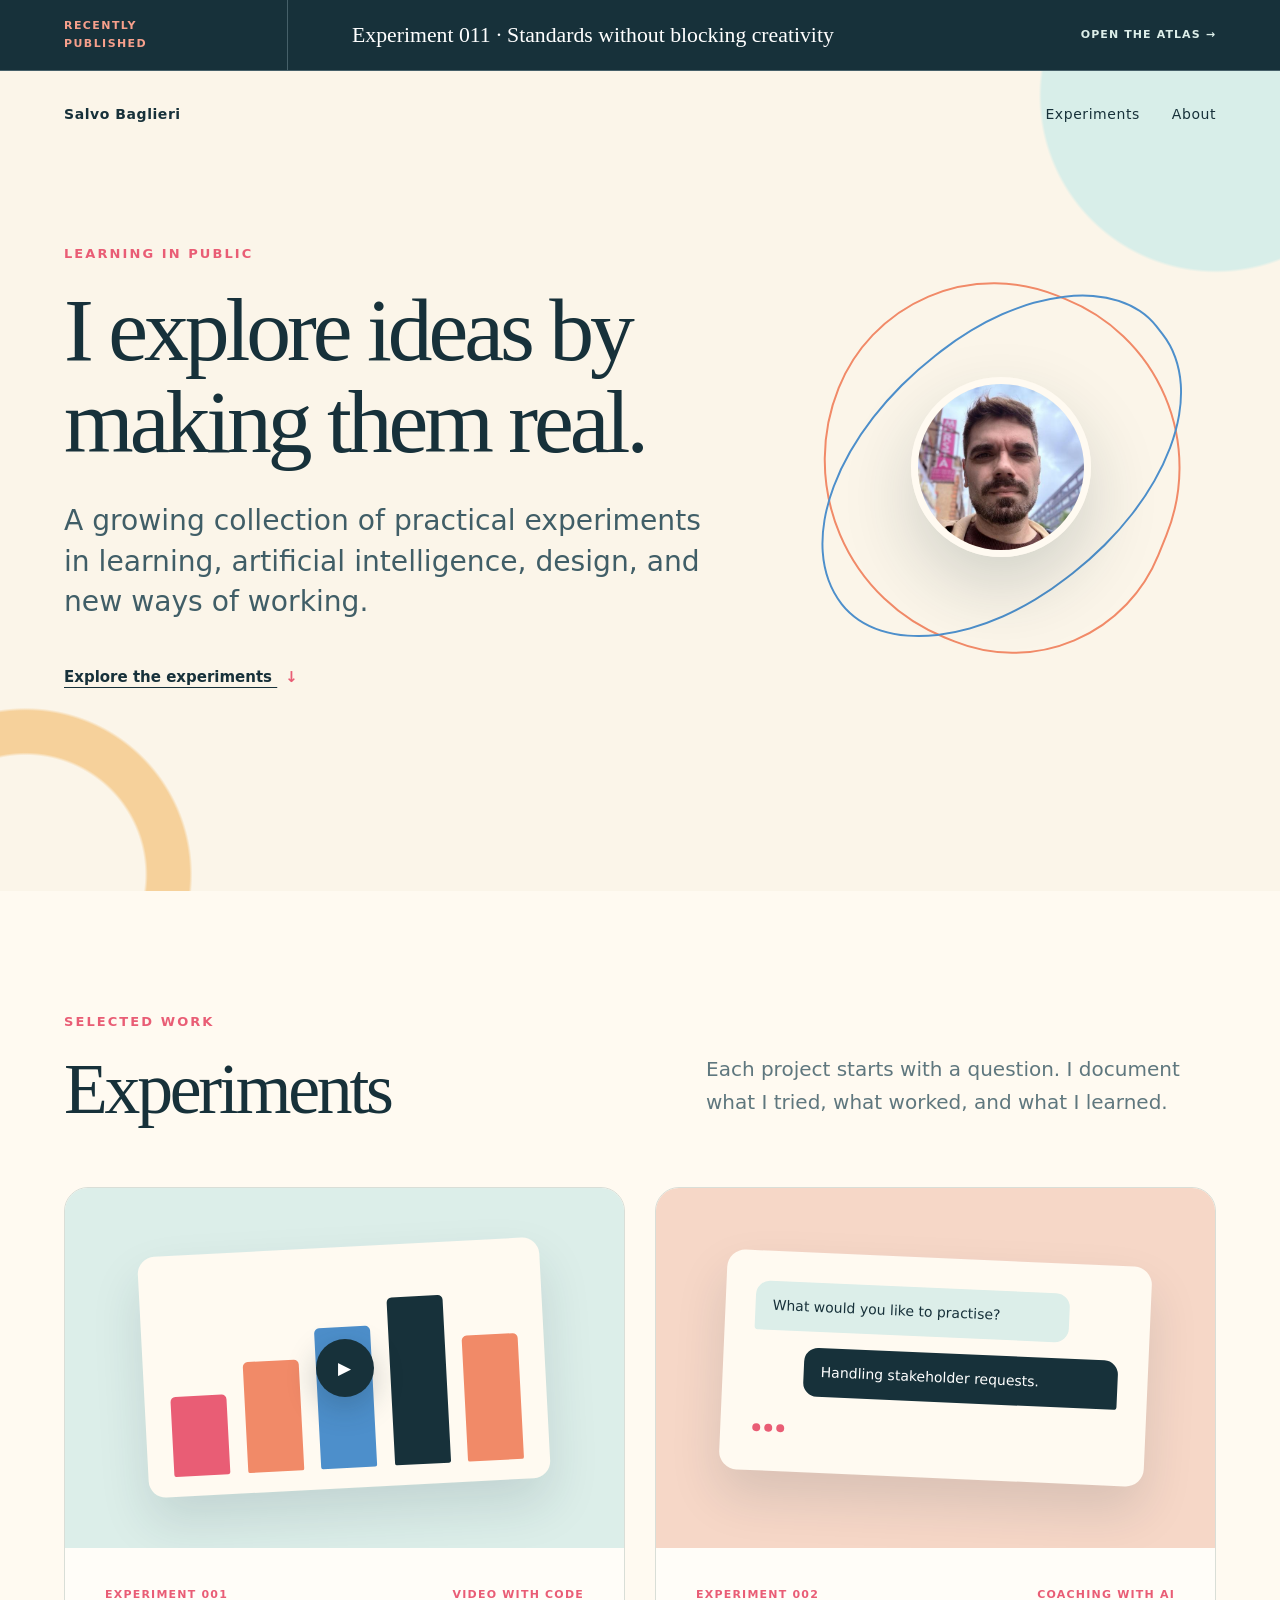
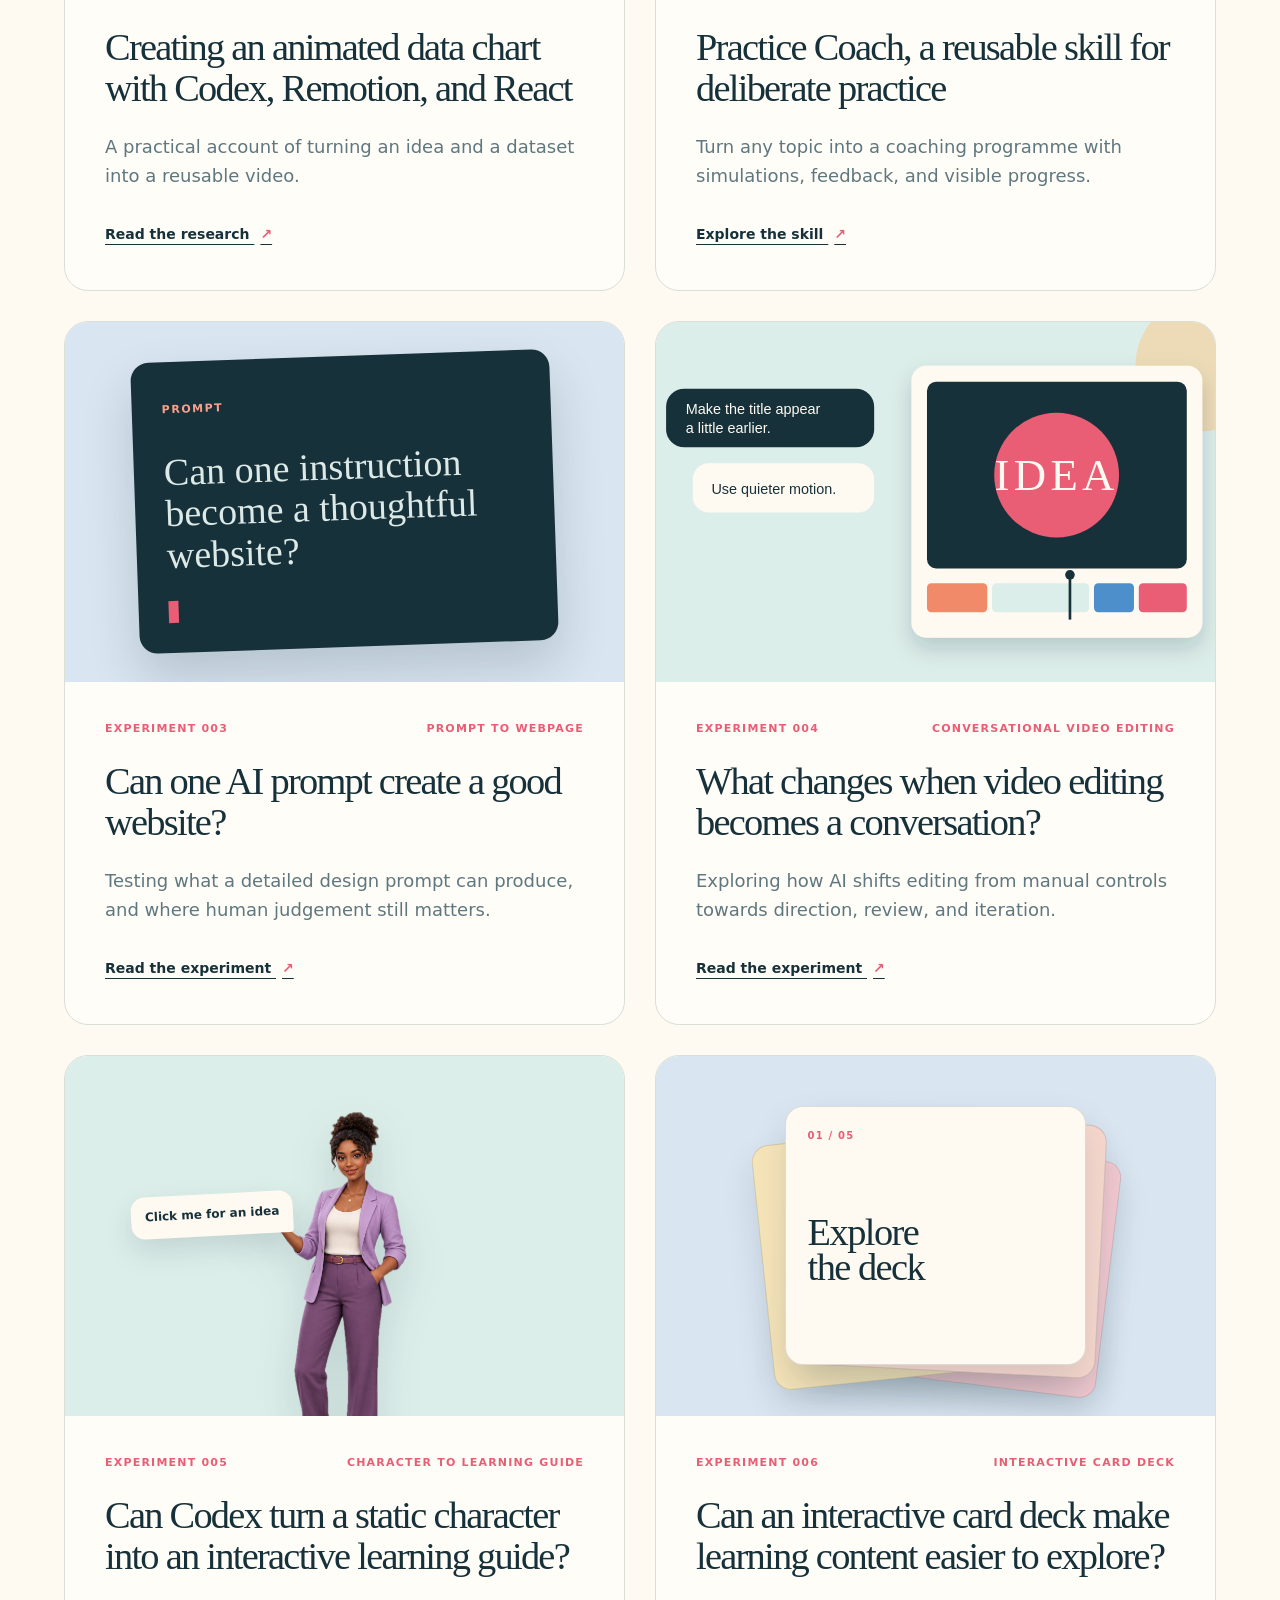
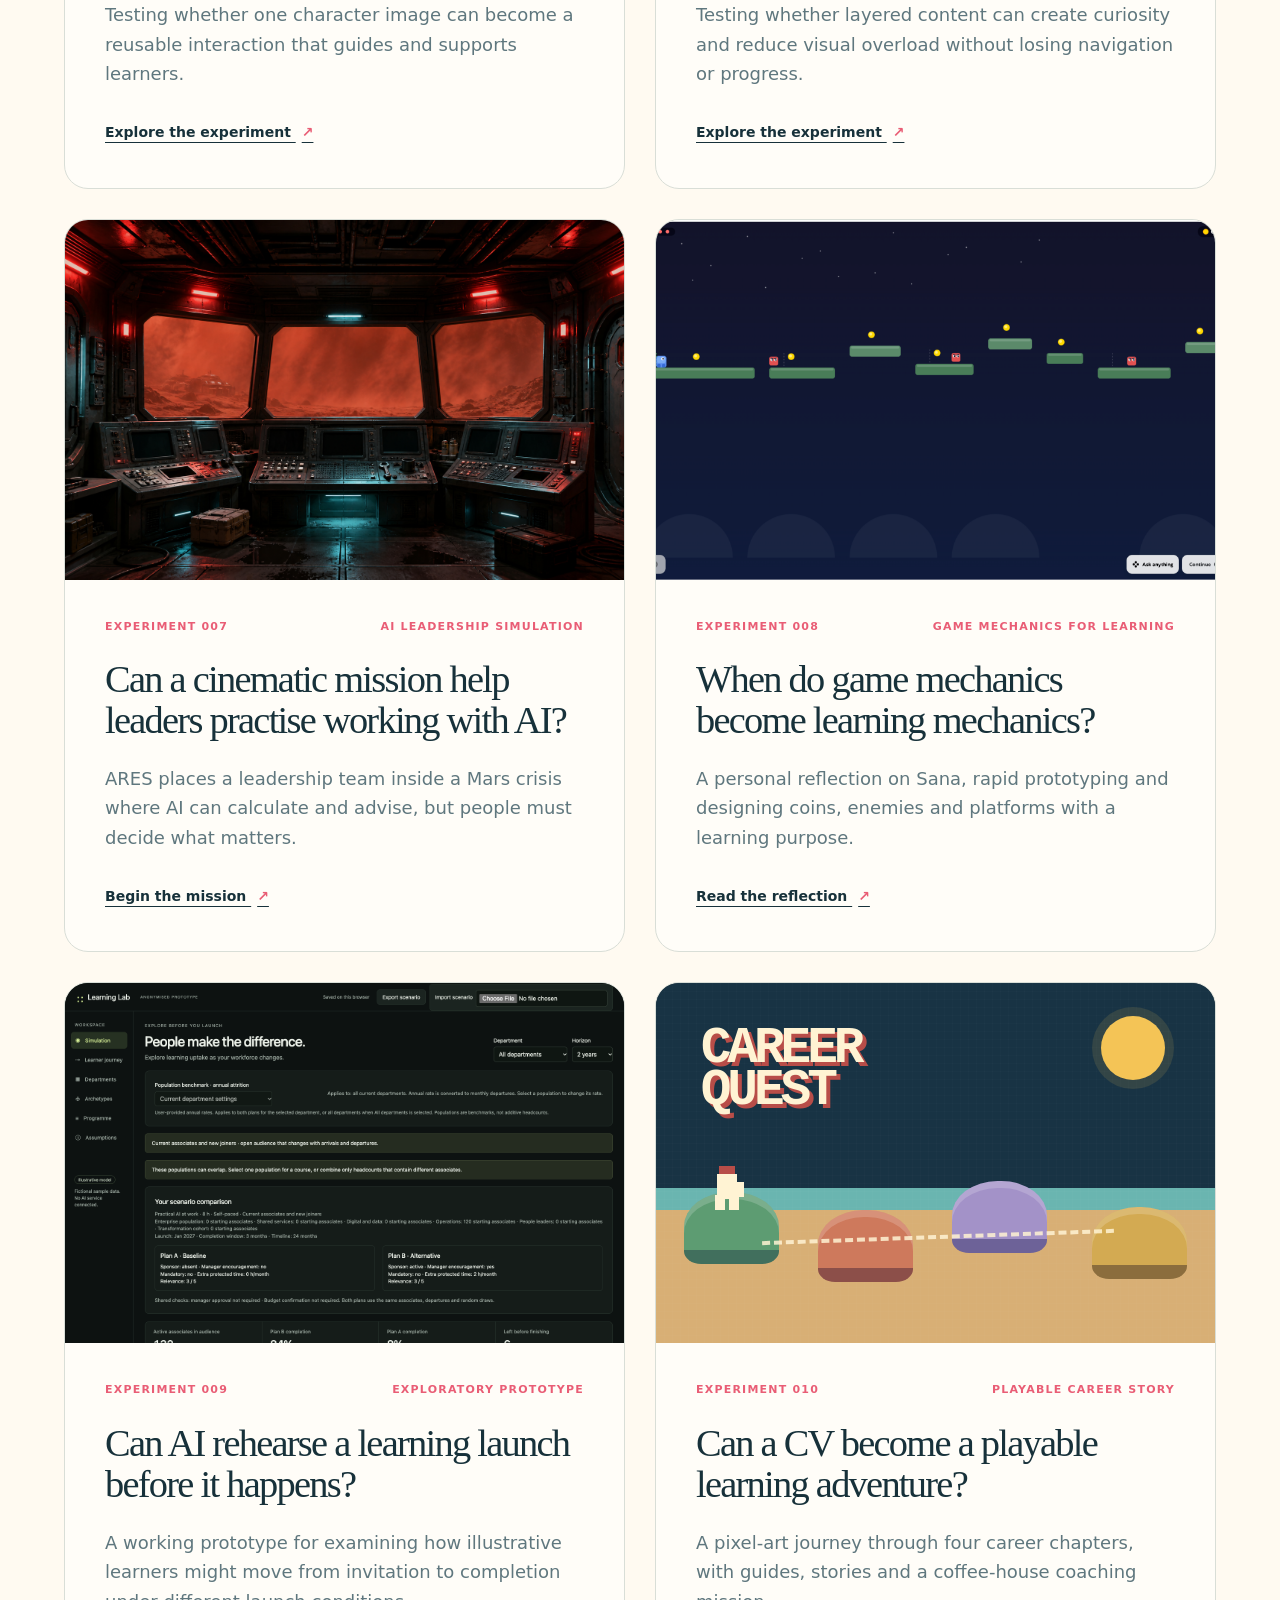
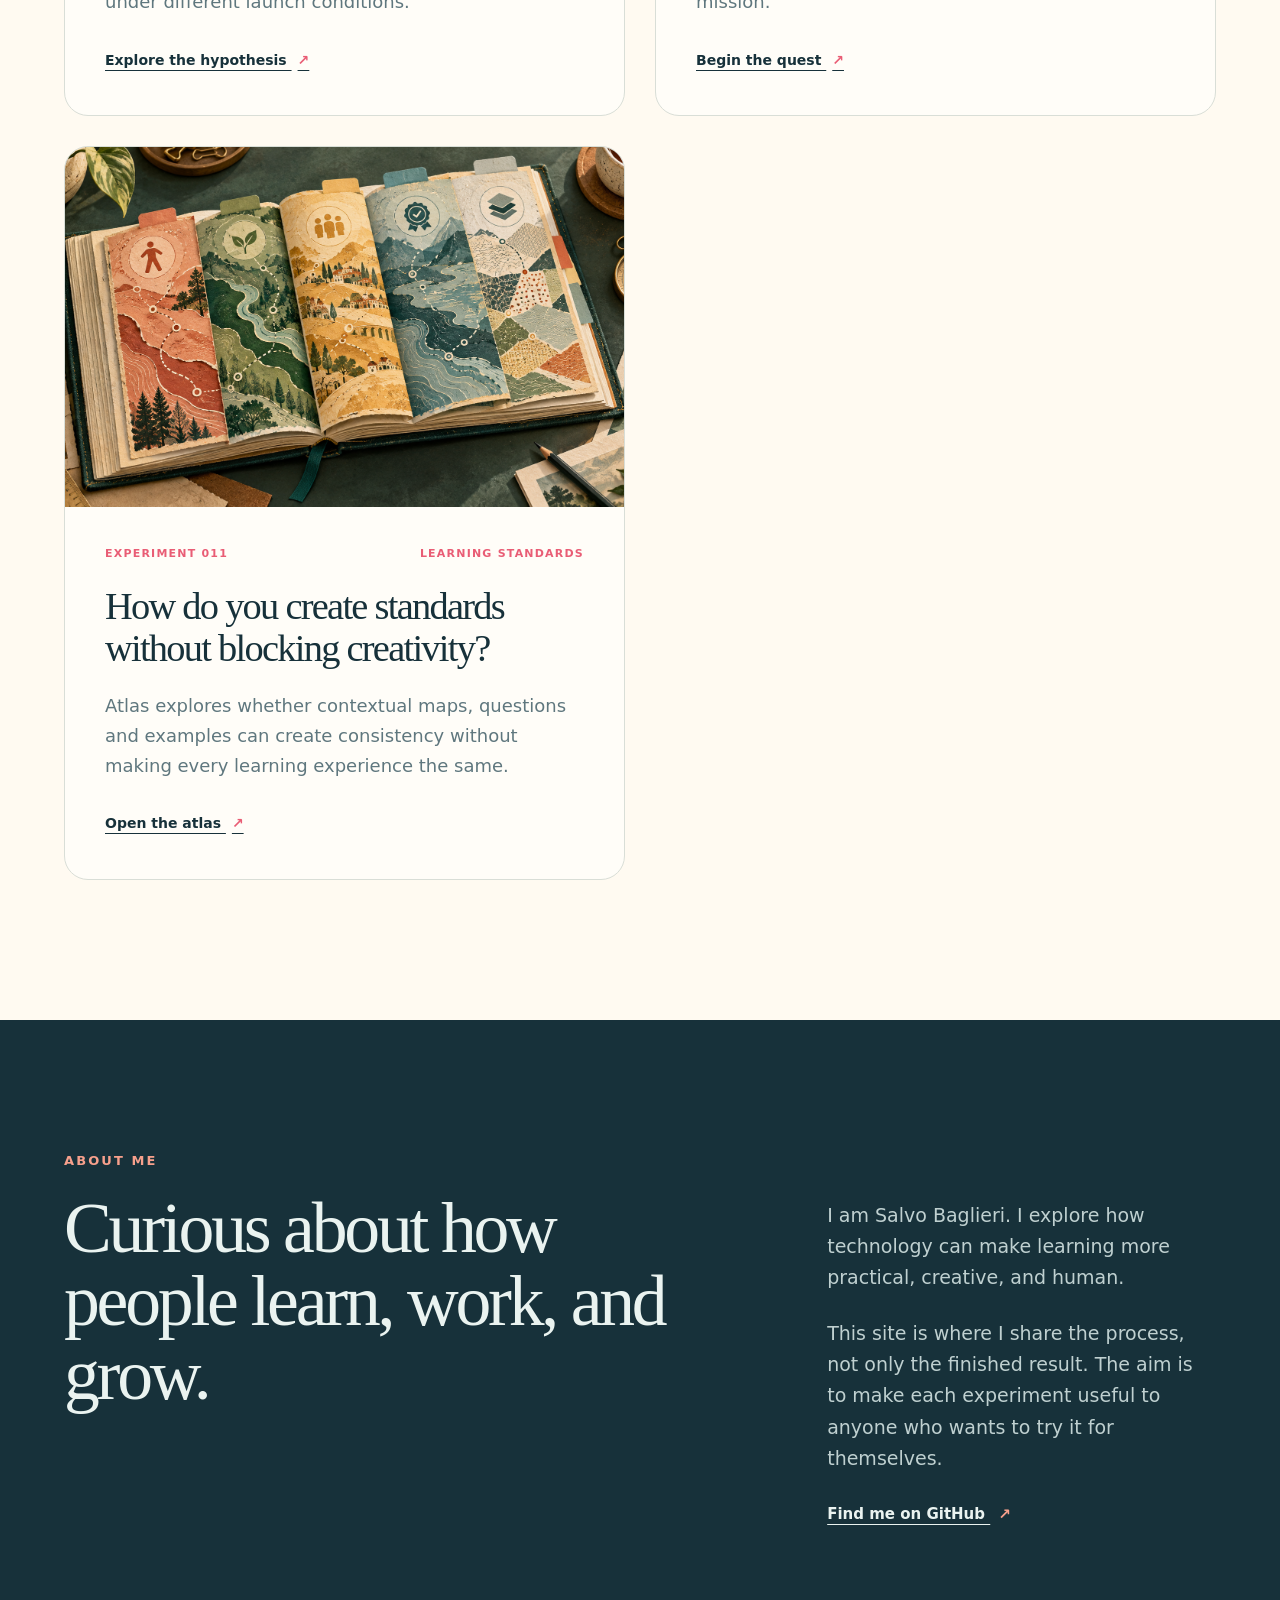
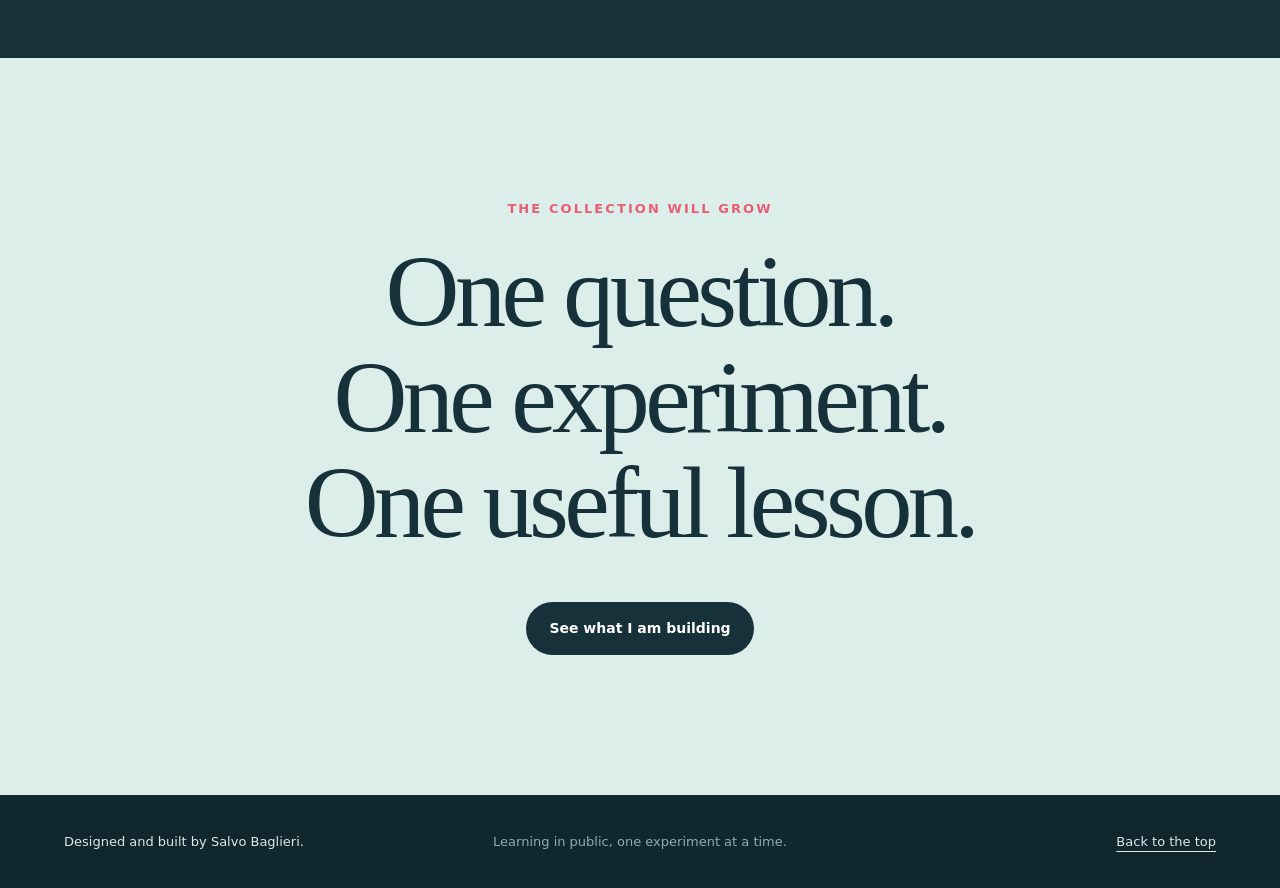
==== commit c8283974: "Publish Atlas standards article" ====
--- a/index.html
+++ b/index.html
@@ -18,9 +18,9 @@
 <body>
   <aside class="recent-published" aria-label="Recently published">
     <span>Recently published</span>
-    <a href="https://salvopod.github.io/career-quest/">
-      <strong>Experiment 010 · Can a CV become a playable story?</strong>
-      <em>Begin the quest →</em>
+    <a href="https://salvopod.github.io/atlas-standards/">
+      <strong>Experiment 011 · Standards without blocking creativity</strong>
+      <em>Open the atlas →</em>
     </a>
   </aside>
 
@@ -211,6 +211,18 @@
             <span class="open-link">Begin the quest <b aria-hidden="true">↗</b></span>
           </div>
         </a>
+
+        <a class="project-card atlas-project" href="https://salvopod.github.io/atlas-standards/">
+          <div class="project-visual">
+            <img src="assets/atlas-standards/02-atlas-collection.png" alt="An illustrated atlas containing several maps and routes" width="1672" height="941">
+          </div>
+          <div class="project-copy">
+            <div class="project-meta"><span>Experiment 011</span><span>Learning standards</span></div>
+            <h3>How do you create standards without blocking creativity?</h3>
+            <p>Atlas explores whether contextual maps, questions and examples can create consistency without making every learning experience the same.</p>
+            <span class="open-link">Open the atlas <b aria-hidden="true">↗</b></span>
+          </div>
+        </a>
       </div>
     </section>
 
--- a/styles.css
+++ b/styles.css
@@ -154,6 +154,8 @@
 .simulator-project .project-visual { background: #0c1513; }
 .simulator-project .project-visual img { width: 100%; height: 100%; object-fit: cover; object-position: left top; }
 .career-quest-project .project-visual { background: #11202c; }
+.atlas-project .project-visual { background: var(--ink); }
+.atlas-project .project-visual img { width: 100%; height: 100%; object-fit: cover; object-position: center; }
 .quest-preview { position: relative; width: 100%; height: 100%; overflow: hidden; background: linear-gradient(#183344 0 57%, #6ab5b0 57% 63%, #d8af75 63%); image-rendering: pixelated; }
 .quest-preview::before { content: ""; position: absolute; inset: 0; background: linear-gradient(90deg, rgba(255,255,255,.04) 1px, transparent 1px), linear-gradient(rgba(255,255,255,.04) 1px, transparent 1px); background-size: 8px 8px; opacity: .35; }
 .quest-preview strong { position: absolute; z-index: 3; left: 8%; top: 12%; color: #fff3d3; font: 900 clamp(28px,4vw,54px)/.83 ui-monospace, SFMono-Regular, Menlo, monospace; letter-spacing: -.08em; text-shadow: 4px 4px 0 #b84d48; }
